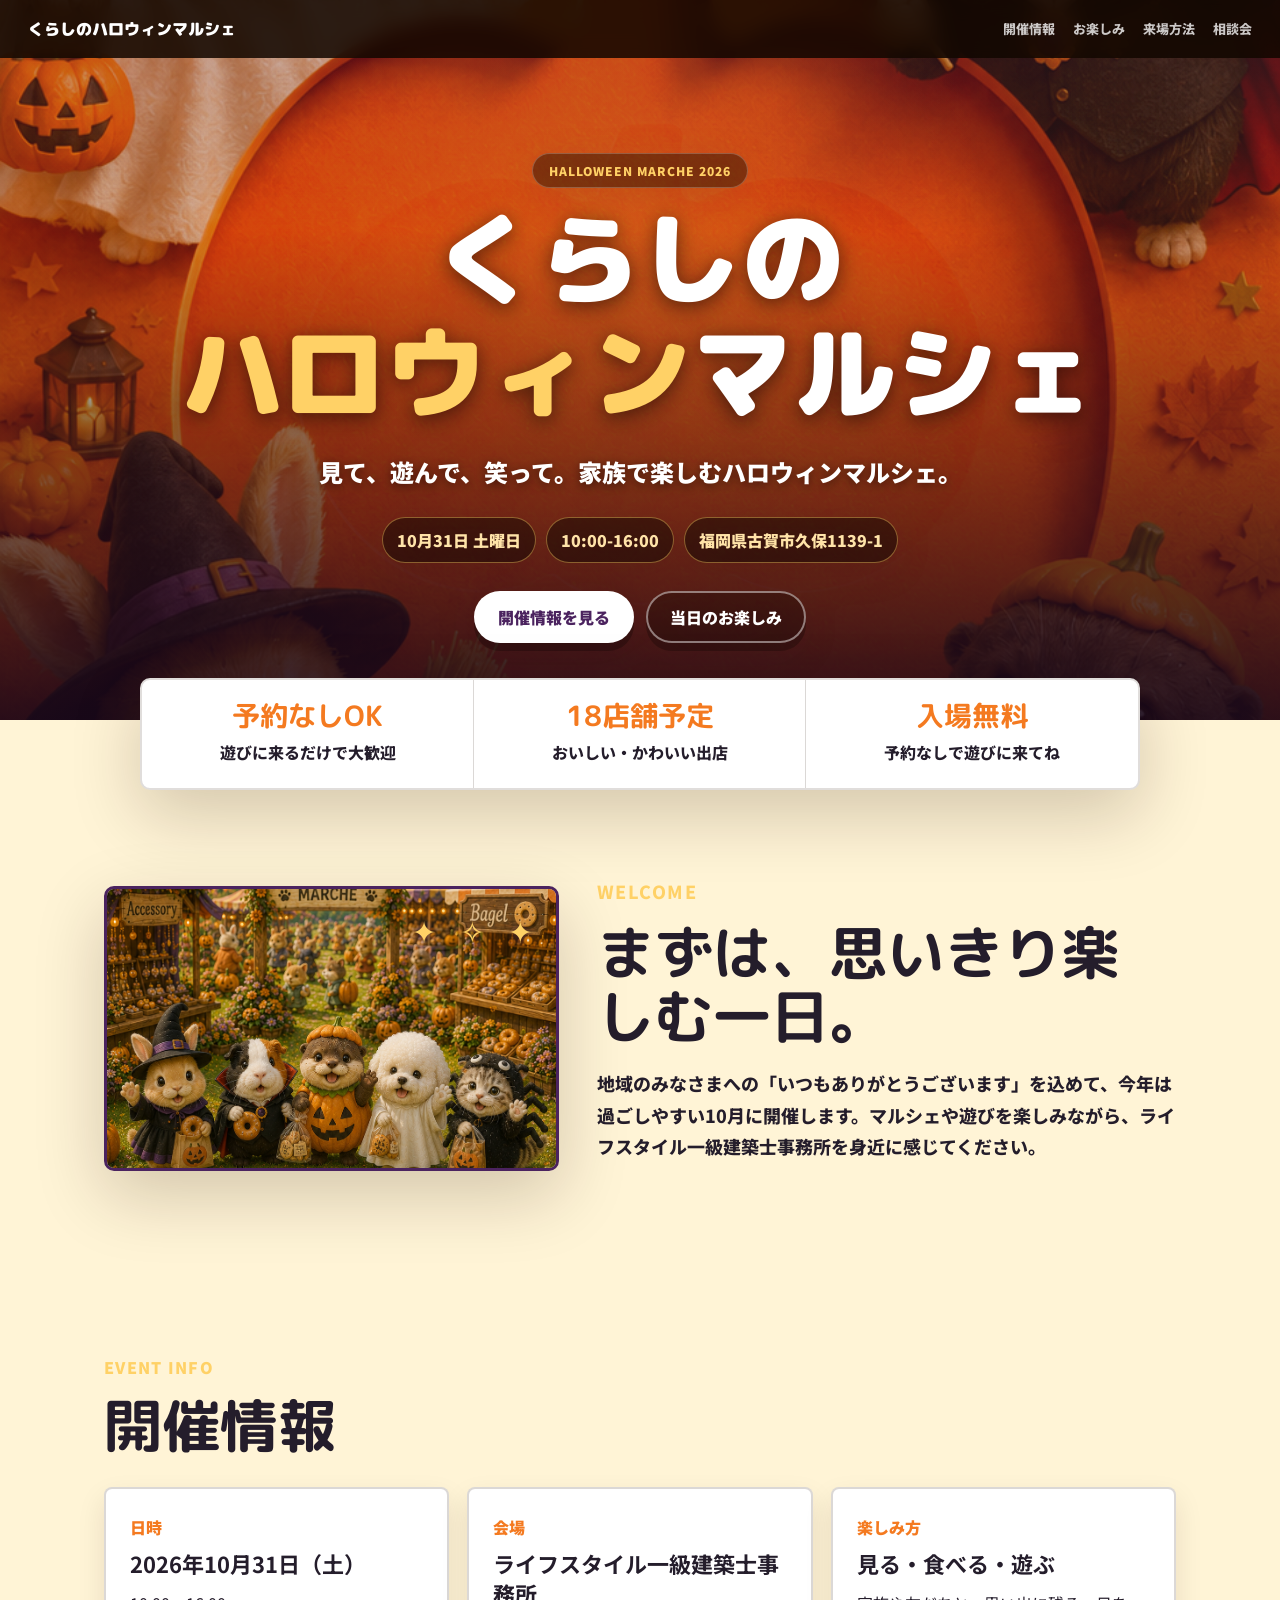
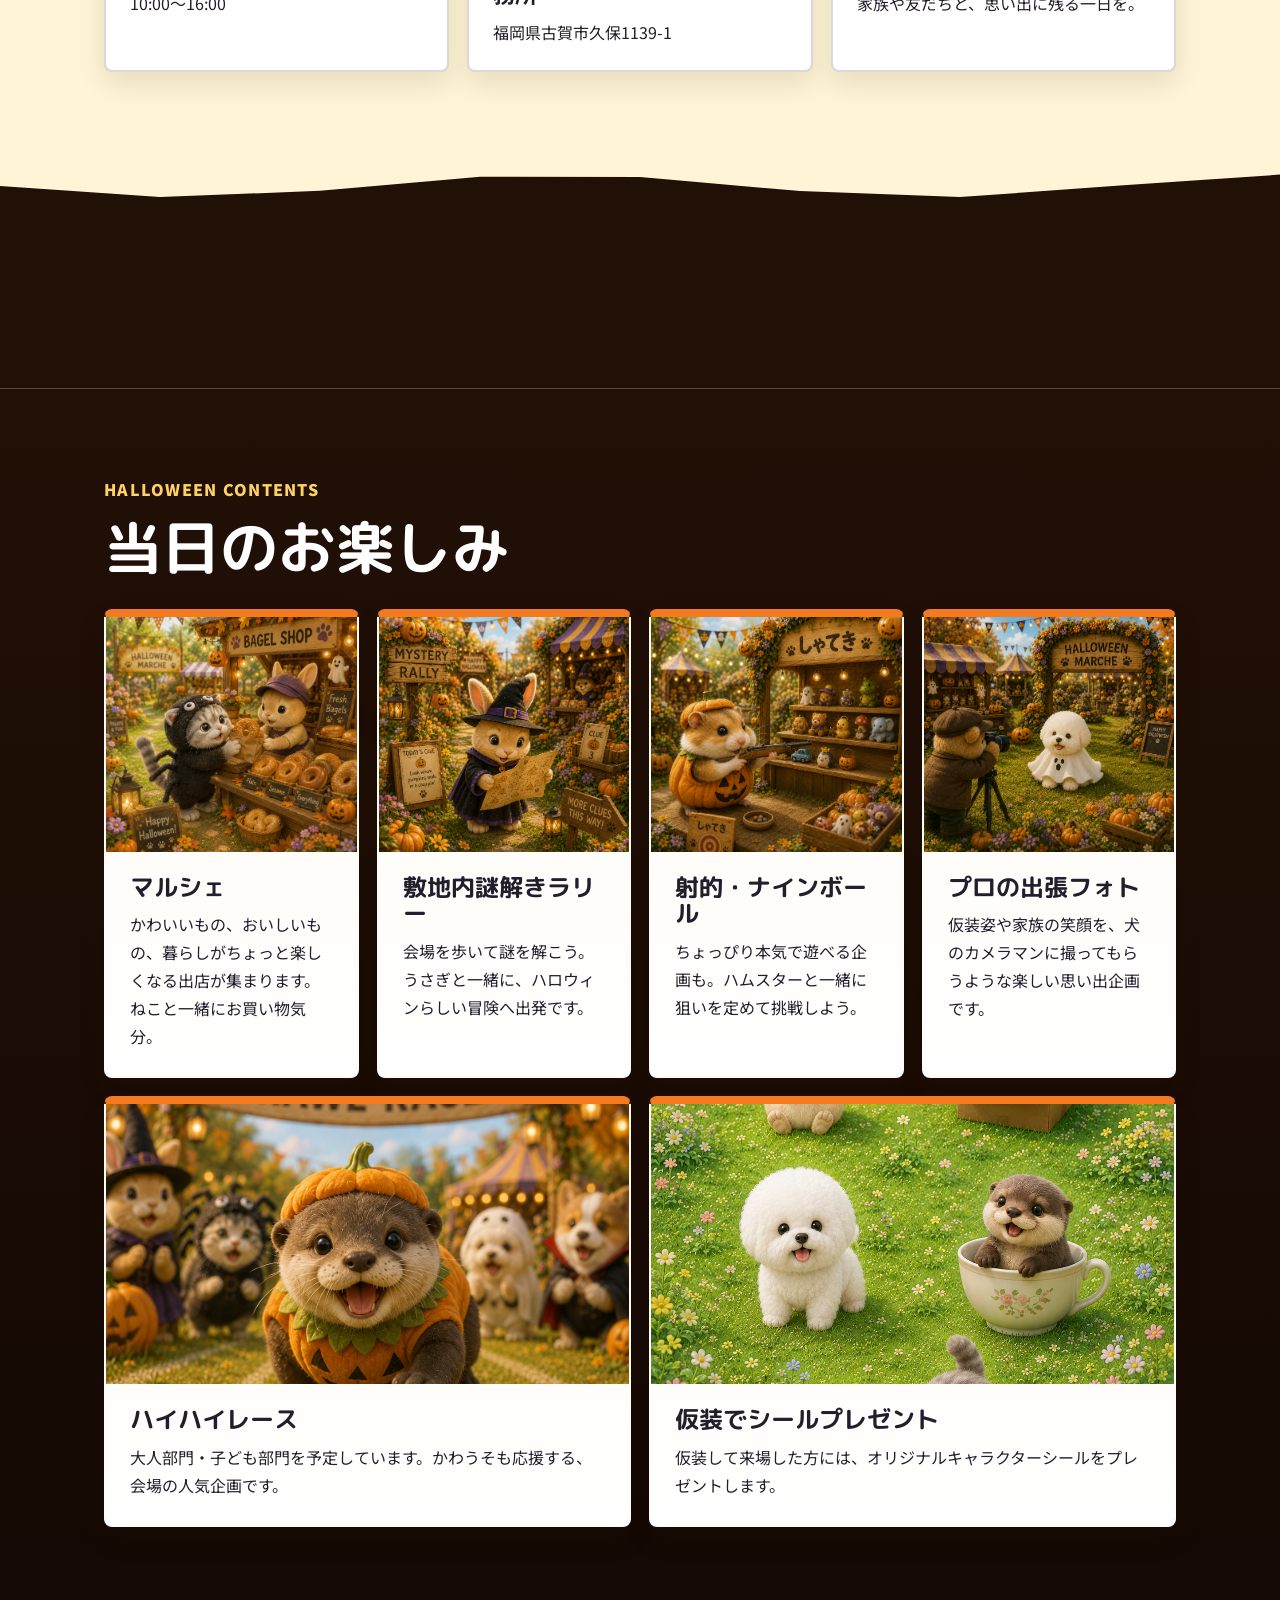
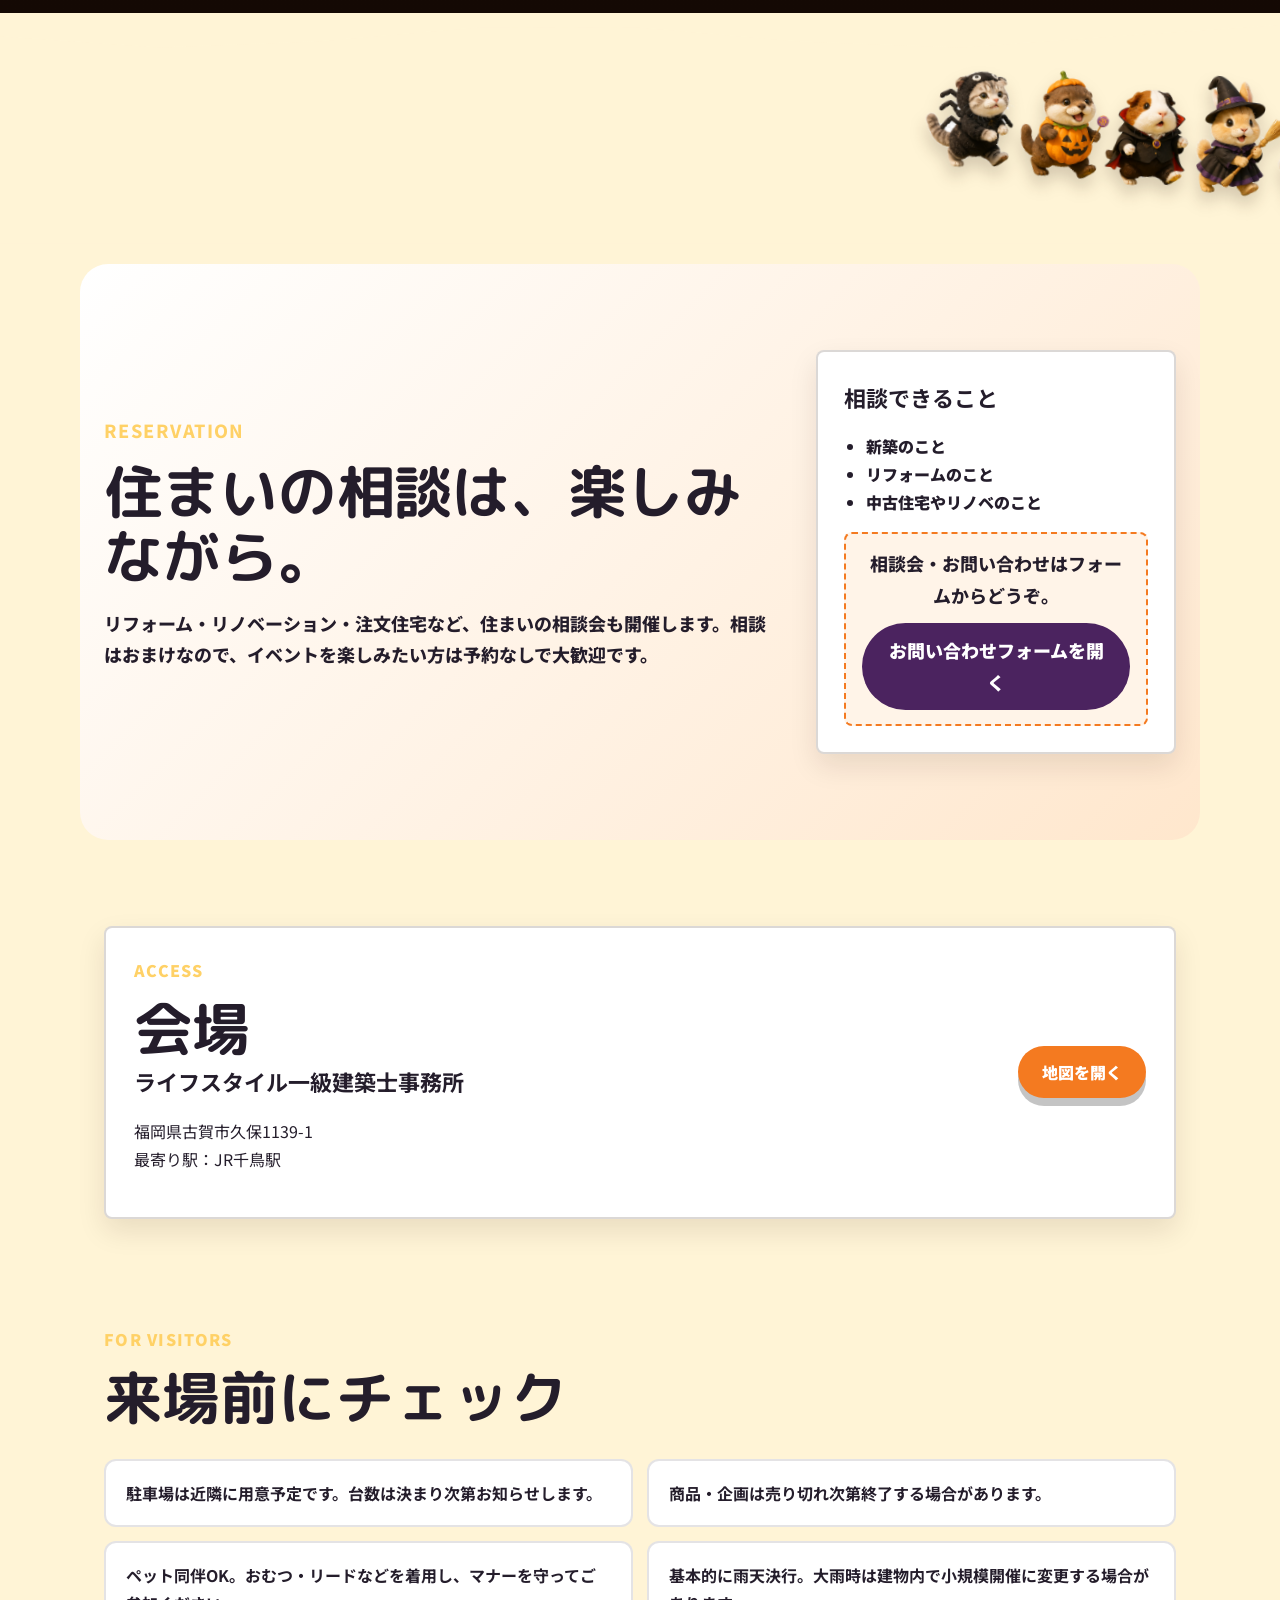
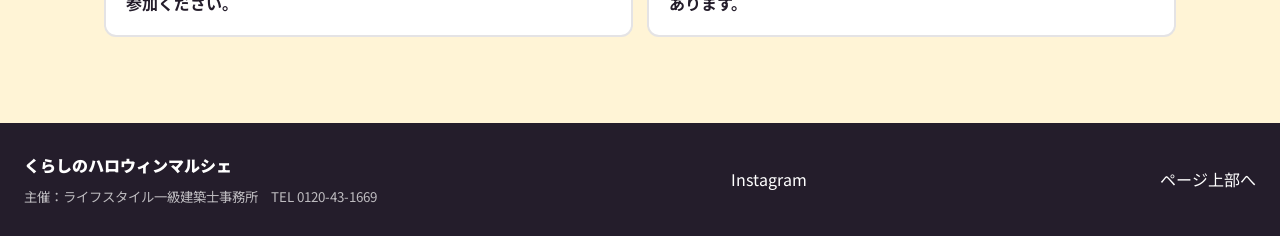
==== index.html @ 13f02d9d "Correct lower marching direction" ====
<!doctype html>
<html lang="ja">
<head>
  <meta charset="utf-8">
  <meta name="viewport" content="width=device-width, initial-scale=1">
  <title>くらしのハロウィンマルシェ</title>
  <meta name="description" content="2026年10月31日、福岡県古賀市で開催する入場無料のくらしのハロウィンマルシェ。マルシェ、謎解きラリー、出張フォト、仮装企画など家族で楽しめます。">
  <!-- TODO: 公開時に公式メインURLへ置換 -->
  <meta property="og:type" content="website">
  <meta property="og:locale" content="ja_JP">
  <meta property="og:title" content="くらしのハロウィンマルシェ｜2026年10月31日 古賀市">
  <meta property="og:description" content="マルシェ、謎解き、出張フォト。家族で楽しむ入場無料のハロウィンイベント。">
  <meta property="og:image" content="assets/hero.png">
  <meta property="og:url" content="https://example.com/">
  <link rel="preconnect" href="https://fonts.googleapis.com">
  <link rel="preconnect" href="https://fonts.gstatic.com" crossorigin>
  <link href="https://fonts.googleapis.com/css2?family=M+PLUS+Rounded+1c:wght@500;700;800;900&family=Noto+Sans+JP:wght@400;500;700;900&display=swap" rel="stylesheet">
  <link rel="stylesheet" href="style.css?v=20260720-scroll6">
  <style>
    :root{--theme:#F47A20;--theme-dark:#4B235F;--ink:#241D2B;--night:#241D2B;--cream:#FFF4D6;--gold:#FFD166;--green:#2F6B45}
    .site-hero{background:#24122f url('assets/pumpkin-bg.png') center/cover;isolation:isolate}.site-hero::after{content:"";position:absolute;inset:0;z-index:1;pointer-events:none;background:url('assets/pumpkin-bg.png') center/cover;opacity:.13;mix-blend-mode:screen}.hero-bg{z-index:0;object-position:center 42%;filter:saturate(1.15) contrast(1.04)}.hero-shade{z-index:2;background:linear-gradient(180deg,rgba(51,18,68,.28) 0%,rgba(43,15,53,.2) 32%,rgba(23,8,27,.9) 100%),radial-gradient(circle at 50% 34%,rgba(255,183,66,.2),transparent 45%)}.nav,.hero-content{z-index:3}.hero-content{filter:drop-shadow(0 8px 18px rgba(25,5,30,.18))}.intro-image{position:relative}.intro-image::after{content:"✦  ✧  ✦";position:absolute;right:18px;top:18px;color:#FFD166;font-size:30px;letter-spacing:8px;text-shadow:0 2px 10px rgba(75,35,95,.6);pointer-events:none}.intro-image img{aspect-ratio:16/10;object-fit:cover;object-position:center;border-color:#4B235F}.notes{padding-top:20px}.notes-grid{display:grid;grid-template-columns:repeat(2,1fr);gap:14px}.notes-grid p{margin:0;padding:18px 20px;background:#fff;border:2px solid rgba(36,29,43,.12);border-radius:12px;font-weight:700}.footer small{display:block;color:rgba(255,255,255,.7);margin-top:6px}@media(max-width:560px){.notes-grid{grid-template-columns:1fr}.hero-bg{object-position:center 35%}.intro-image img{aspect-ratio:4/3}}
  </style>
  <style>
    .hero-picture{position:absolute;inset:0;display:block;z-index:0}.content-grid article{overflow:hidden;padding:0}.content-grid article h3,.content-grid article p{margin-left:24px;margin-right:24px}.content-grid article h3{margin-top:22px}.content-grid article p{margin-bottom:26px}.content-photo{height:235px;margin:0;overflow:hidden;background:#f3dfbb}.content-photo img{display:block;width:100%;height:100%;object-fit:cover;object-position:center 52%;transition:transform .5s ease}.content-grid article:hover .content-photo img{transform:scale(1.05)}.photo-shooting img{object-position:center 48%}.photo-photo img{object-position:center 58%}.photo-race img{object-position:center 52%}.photo-costume img{object-position:center 61%}.content-grid article.wide .content-photo{height:280px}.form-link{background:#4B235F;color:#fff;box-shadow:none;margin-top:12px}@media(max-width:900px){.content-photo{height:220px}.content-grid article.wide .content-photo{height:240px}}@media(max-width:560px){.content-photo,.content-grid article.wide .content-photo{height:250px}}
  </style>
</head>
<body>
  <header class="site-hero" id="top">
    <nav class="nav" aria-label="メインメニュー">
      <a class="nlogo" href="#top">くらしのハロウィンマルシェ</a>
      <div class="nlinks">
        <a href="#event">開催情報</a>
        <a href="#contents">お楽しみ</a>
        <a href="#access">来場方法</a>
        <a href="#reserve">相談会</a>
      </div>
    </nav>

    <picture class="hero-picture">
      <source media="(max-width: 900px)" srcset="assets/hero-mobile.png">
      <img class="hero-bg" src="assets/hero.png" alt="かぼちゃを囲んでハロウィンを楽しむキャラクターたち">
    </picture>
    <div class="hero-shade"></div>

    <section class="hero-content" aria-labelledby="main-title">
      <p class="hero-eye">Halloween Marche 2026</p>
      <h1 id="main-title">くらしの<br><em>ハロウィン</em>マルシェ</h1>
      <p class="hero-tag">見て、遊んで、笑って。家族で楽しむハロウィンマルシェ。</p>
      <div class="hero-badges" aria-label="開催概要">
        <span>10月31日 土曜日</span>
        <span>10:00-16:00</span>
        <span>福岡県古賀市久保1139-1</span>
      </div>
      <div class="hero-actions">
        <a class="btn btn-white" href="#event">開催情報を見る</a>
        <a class="btn btn-ghost" href="#contents">当日のお楽しみ</a>
      </div>
    </section>
  </header>

  <main>
    <section class="count-strip" aria-label="イベントの特徴">
      <div><strong>予約なしOK</strong><span>遊びに来るだけで大歓迎</span></div>
      <div><strong>18店舗予定</strong><span>おいしい・かわいい出店</span></div>
      <div><strong>入場無料</strong><span>予約なしで遊びに来てね</span></div>
    </section>

    <section class="section intro">
      <div class="intro-image">
        <img src="assets/market-marche.png" alt="出店とキャラクターが集まるハロウィンマルシェの風景">
      </div>
      <div class="intro-copy">
        <p class="eyebrow">Welcome</p>
        <h2>まずは、思いきり楽しむ一日。</h2>
        <p>地域のみなさまへの「いつもありがとうございます」を込めて、今年は過ごしやすい10月に開催します。マルシェや遊びを楽しみながら、ライフスタイル一級建築士事務所を身近に感じてください。</p>
      </div>
    </section>

    <section class="section event" id="event">
      <div class="section-head">
        <p class="eyebrow">Event Info</p>
        <h2>開催情報</h2>
      </div>
      <div class="info-grid">
        <article><span>日時</span><strong>2026年10月31日（土）</strong><p>10:00〜16:00</p></article>
        <article><span>会場</span><strong>ライフスタイル一級建築士事務所</strong><p>福岡県古賀市久保1139-1</p></article>
        <article><span>楽しみ方</span><strong>見る・食べる・遊ぶ</strong><p>家族や友だちと、思い出に残る一日を。</p></article>
      </div>
    </section>

    <div class="marching-band marching-band-top" aria-hidden="true">
      <div class="marching-band-track"><img src="assets/march-right-alpha.png" alt=""></div>
    </div>
    <section class="section contents" id="contents">
      <div class="section-head light">
        <p class="eyebrow">Halloween Contents</p>
        <h2>当日のお楽しみ</h2>
      </div>
      <div class="content-grid">
        <article><figure class="content-photo"><img src="assets/market-cat.png" alt="ねこが楽しむハロウィンマルシェ"></figure><h3>マルシェ</h3><p>かわいいもの、おいしいもの、暮らしがちょっと楽しくなる出店が集まります。ねこと一緒にお買い物気分。</p></article>
        <article><figure class="content-photo"><img src="assets/mystery-rabbit.png" alt="うさぎが挑戦するハロウィン謎解きラリー"></figure><h3>敷地内謎解きラリー</h3><p>会場を歩いて謎を解こう。うさぎと一緒に、ハロウィンらしい冒険へ出発です。</p></article>
        <article><figure class="content-photo photo-shooting"><img src="assets/shooting-hamster.png" alt="ハムスターが射的に挑戦するハロウィンの遊び"></figure><h3>射的・ナインボール</h3><p>ちょっぴり本気で遊べる企画も。ハムスターと一緒に狙いを定めて挑戦しよう。</p></article>
        <article><figure class="content-photo photo-photo"><img src="assets/photo-dog.png" alt="犬がカメラマンと出張フォトを楽しむハロウィンの風景"></figure><h3>プロの出張フォト</h3><p>仮装姿や家族の笑顔を、犬のカメラマンに撮ってもらうような楽しい思い出企画です。</p></article>
        <article class="wide"><figure class="content-photo photo-race"><img src="assets/crawl-otter.png" alt="かわうそが挑戦するハイハイレース"></figure><h3>ハイハイレース</h3><p>大人部門・子ども部門を予定しています。かわうそも応援する、会場の人気企画です。</p></article>
        <article class="wide"><figure class="content-photo photo-costume"><img src="assets/sticker.png" alt="オリジナルキャラクターシールのプレゼントイメージ"></figure><h3>仮装でシールプレゼント</h3><p>仮装して来場した方には、オリジナルキャラクターシールをプレゼントします。</p></article>
      </div>
    </section>

    <div class="marching-band marching-band-bottom" aria-hidden="true">
      <div class="marching-band-track"><img src="assets/march-right-alpha.png" alt=""></div>
    </div>
    <section class="section reserve" id="reserve">
      <div>
        <p class="eyebrow">Reservation</p>
        <h2>住まいの相談は、楽しみながら。</h2>
        <p>リフォーム・リノベーション・注文住宅など、住まいの相談会も開催します。相談はおまけなので、イベントを楽しみたい方は予約なしで大歓迎です。</p>
      </div>
      <aside>
        <strong>相談できること</strong>
        <ul>
          <li>新築のこと</li>
          <li>リフォームのこと</li>
          <li>中古住宅やリノベのこと</li>
        </ul>
        <p class="reserve-note">相談会・お問い合わせはフォームからどうぞ。<br><a class="form-link btn" href="https://docs.google.com/forms/d/e/1FAIpQLSfXJX2_QZM__ovj98CNVRpOp_KHWAnsBGS0g7tBRuc2JekeVQ/viewform?usp=publish-editor" target="_blank" rel="noreferrer">お問い合わせフォームを開く</a></p>
      </aside>
    </section>

    <section class="section access">
      <div class="access-box">
        <div>
          <p class="eyebrow">Access</p>
          <h2>会場</h2>
          <strong>ライフスタイル一級建築士事務所</strong>
          <p>福岡県古賀市久保1139-1<br>最寄り駅：JR千鳥駅</p>
        </div>
        <a class="btn btn-map" href="https://www.google.com/maps/search/%E7%A6%8F%E5%B2%A1%E7%9C%8C%E5%8F%A4%E8%B3%80%E5%B8%82%E4%B9%85%E4%BF%9D1139-1" target="_blank" rel="noopener" aria-label="福岡県古賀市久保1139-1の地図を開く">地図を開く</a>
      </div>
    </section>

    <section class="section notes" id="notes">
      <div class="section-head"><p class="eyebrow">For Visitors</p><h2>来場前にチェック</h2></div>
      <div class="notes-grid">
        <p>駐車場は近隣に用意予定です。台数は決まり次第お知らせします。</p>
        <p>商品・企画は売り切れ次第終了する場合があります。</p>
        <p>ペット同伴OK。おむつ・リードなどを着用し、マナーを守ってご参加ください。</p>
        <p>基本的に雨天決行。大雨時は建物内で小規模開催に変更する場合があります。</p>
      </div>
    </section>
  </main>

  <footer class="footer">
    <div><p>くらしのハロウィンマルシェ</p><small>主催：ライフスタイル一級建築士事務所　TEL 0120-43-1669</small></div>
    <a href="https://www.instagram.com/fukuoka_event_lifestyle/" target="_blank" rel="noreferrer">Instagram</a>
    <a href="#top">ページ上部へ</a>
  </footer>
  <script type="application/ld+json">
  {"@context":"https://schema.org","@type":"Event","name":"くらしのハロウィンマルシェ","startDate":"2026-10-31T10:00:00+09:00","endDate":"2026-10-31T16:00:00+09:00","eventStatus":"https://schema.org/EventScheduled","eventAttendanceMode":"https://schema.org/OfflineEventAttendanceMode","location":{"@type":"Place","name":"ライフスタイル一級建築士事務所","address":{"@type":"PostalAddress","addressRegion":"福岡県","addressLocality":"古賀市","streetAddress":"久保1139-1","addressCountry":"JP"}},"isAccessibleForFree":true,"organizer":{"@type":"Organization","name":"ライフスタイル一級建築士事務所","telephone":"0120-43-1669","email":"info@your-lifestyle.jp"}}
  </script>
  <script src="script.js?v=20260720-scroll6"></script>
</body>
</html>
---- style.css ----
:root{--theme:#de6517;--theme-dark:#9f3c00;--ink:#231105;--night:#160b05;--cream:#fff5e8;--gold:#ffce62;--line:rgba(35,17,5,.16);--shadow:0 24px 70px rgba(35,17,5,.2)}*{box-sizing:border-box}html{scroll-behavior:smooth}body{margin:0;background:var(--cream);color:var(--ink);font-family:"Noto Sans JP",system-ui,sans-serif;line-height:1.75}a{color:inherit;text-decoration:none}h1,h2,h3{font-family:"M PLUS Rounded 1c",sans-serif;line-height:1.12;margin:0}.site-hero{min-height:720px;position:relative;overflow:hidden;background:#1a0d00;color:#fff;display:flex;flex-direction:column}.nav{height:58px;padding:0 28px;background:rgba(18,8,0,.86);backdrop-filter:blur(10px);display:flex;align-items:center;justify-content:space-between;gap:24px;position:relative;z-index:5}.nlogo{font-weight:900;font-family:"M PLUS Rounded 1c",sans-serif}.nlinks{display:flex;gap:18px;font-size:13px;font-weight:800;color:rgba(255,255,255,.78)}.hero-bg{position:absolute;inset:0;width:100%;height:100%;object-fit:cover;object-position:center 38%;filter:saturate(1.08)}.hero-shade{position:absolute;inset:0;background:linear-gradient(180deg,rgba(222,101,23,.18) 0%,rgba(45,17,0,.25) 35%,rgba(17,7,0,.86) 100%),radial-gradient(circle at 50% 38%,rgba(255,206,98,.08),transparent 42%)}.hero-content{position:relative;z-index:2;margin:auto;max-width:980px;padding:92px 24px 74px;text-align:center}.hero-eye,.eyebrow{margin:0 0 13px;color:var(--gold);font-weight:900;letter-spacing:.08em;text-transform:uppercase}.hero-eye{display:inline-flex;background:rgba(0,0,0,.38);border:1px solid rgba(255,255,255,.22);border-radius:999px;padding:6px 16px;font-size:12px;backdrop-filter:blur(6px)}h1{font-size:clamp(48px,8vw,104px);font-weight:900;text-shadow:0 4px 18px rgba(0,0,0,.46)}h1 em{color:var(--gold);font-style:normal}.hero-tag{max-width:760px;margin:20px auto 0;font-size:clamp(17px,2.4vw,24px);font-weight:900;text-shadow:0 2px 10px rgba(0,0,0,.48)}.hero-badges{display:flex;justify-content:center;gap:10px;flex-wrap:wrap;margin-top:24px}.hero-badges span{background:rgba(0,0,0,.42);border:1px solid rgba(255,206,98,.42);border-radius:999px;color:#ffe3a8;font-weight:900;padding:8px 14px}.hero-actions{display:flex;justify-content:center;gap:12px;flex-wrap:wrap;margin-top:28px}.btn{min-height:48px;border-radius:999px;padding:10px 22px;border:2px solid transparent;display:inline-flex;align-items:center;justify-content:center;font-weight:900;box-shadow:0 8px 0 rgba(0,0,0,.23)}.btn-white{background:#fff;color:var(--theme-dark)}.btn-ghost{border-color:rgba(255,255,255,.45);color:#fff;background:rgba(0,0,0,.24)}.btn-map{background:var(--theme);color:#fff}.count-strip{max-width:1000px;margin:-42px auto 0;position:relative;z-index:4;display:grid;grid-template-columns:repeat(3,1fr);gap:0;border:2px solid rgba(35,17,5,.14);border-radius:10px;overflow:hidden;background:#fff;box-shadow:var(--shadow)}.count-strip div{padding:22px;text-align:center;border-right:1px solid var(--line)}.count-strip div:last-child{border-right:0}.count-strip strong{display:block;color:var(--theme);font-family:"M PLUS Rounded 1c";font-size:28px;line-height:1}.count-strip span{display:block;margin-top:8px;font-weight:800}.section{max-width:1120px;margin:0 auto;padding:86px 24px}.section-head{margin-bottom:28px}.section-head.light h2{color:#fff}.section-head h2,.intro-copy h2,.character-panel h2,.reserve h2,.access h2{font-size:clamp(32px,5vw,58px)}.intro{display:grid;grid-template-columns:.88fr 1.12fr;gap:38px;align-items:center}.intro-image img{width:100%;display:block;border-radius:10px;border:3px solid var(--ink);box-shadow:var(--shadow)}.intro-copy p,.character-panel p,.reserve p{font-size:18px;font-weight:800}.info-grid{display:grid;grid-template-columns:repeat(3,1fr);gap:18px}.info-grid article,.content-grid article,.reserve aside,.access-box{background:#fff;border:2px solid var(--line);border-radius:8px;box-shadow:0 12px 28px rgba(35,17,5,.1)}.info-grid article{padding:24px}.info-grid span{color:var(--theme);display:block;font-weight:900;margin-bottom:8px}.info-grid strong{display:block;font-size:22px;line-height:1.35}.info-grid p{margin:10px 0 0}.contents{max-width:none;background:linear-gradient(180deg,#211006,#140904);padding-inline:0}.contents>.section-head,.content-grid{max-width:1120px;margin-inline:auto;padding-inline:24px}.content-grid{display:grid;grid-template-columns:repeat(4,1fr);gap:18px}.content-grid article{border-color:rgba(255,255,255,.12);background:linear-gradient(180deg,#fffaf2,#fff);padding:24px;border-top:8px solid var(--theme)}.content-grid article.wide{grid-column:span 2}.content-grid b{width:48px;height:48px;border-radius:50%;background:var(--theme);color:#fff;display:flex;align-items:center;justify-content:center;margin-bottom:16px}.content-grid h3{font-size:24px;margin-bottom:10px}.content-grid p{margin:0}.character-panel{max-width:1120px;margin:0 auto;padding:86px 24px;display:grid;grid-template-columns:1fr 1fr;gap:34px;align-items:center}.character-panel img{width:100%;display:block;border:3px solid var(--ink);border-radius:10px;box-shadow:var(--shadow)}.reserve{display:grid;grid-template-columns:1fr 360px;gap:34px;align-items:center;background:linear-gradient(135deg,#fff 0%,#ffe7cd 100%);border-radius:28px;margin-top:20px}.reserve aside{padding:26px}.reserve strong{font-size:22px}.reserve ul{padding-left:22px;font-weight:900}.reserve-note{background:#fff4e8;border:2px dashed var(--theme);border-radius:8px;font-weight:900;margin:0;padding:14px 16px;text-align:center}.access-box{display:flex;align-items:center;justify-content:space-between;gap:24px;padding:28px}.access strong{font-size:22px}.footer{display:flex;align-items:center;justify-content:space-between;gap:16px;background:var(--night);color:#fff;padding:28px 24px}.footer p{margin:0;font-weight:900}@media(max-width:900px){.site-hero{min-height:680px}.nav{height:auto;align-items:flex-start;flex-direction:column;padding:18px 22px}.nlinks{flex-wrap:wrap}.count-strip,.info-grid{grid-template-columns:1fr}.count-strip div{border-right:0;border-bottom:1px solid var(--line)}.count-strip div:last-child{border-bottom:0}.intro,.character-panel,.reserve{grid-template-columns:1fr}.content-grid{grid-template-columns:repeat(2,1fr)}.access-box{align-items:flex-start;flex-direction:column}}@media(max-width:560px){.hero-content{padding-top:64px}.hero-bg{object-position:center top}.hero-badges span,.hero-actions,.btn{width:100%}.content-grid{grid-template-columns:1fr}.content-grid article.wide{grid-column:auto}.section,.character-panel{padding-block:64px}}
/* Mobile scroll and responsive hero fixes */
html{overflow-x:hidden;touch-action:pan-y}
body{overflow-x:hidden;-webkit-overflow-scrolling:touch}
main{overflow:visible}
.hero-picture{width:100%;height:100%;overflow:hidden}
.hero-picture img{display:block;width:100%;height:100%;max-width:none;object-fit:cover}
@media (max-width:900px){.hero-picture img{object-position:center 35%}}
@media (max-width:560px){.hero-picture img{object-position:center top}}
.is-android .site-hero{height:100svh;min-height:560px;max-height:860px}
.is-android .hero-picture img{object-position:center top}
@media (max-width:900px){.site-hero{min-height:0;height:100svh;max-height:860px}.hero-content{padding:48px 18px 36px}.hero-content h1{font-size:clamp(38px,10vw,72px)}.hero-tag{font-size:clamp(15px,4vw,20px)}.hero-badges{margin-top:16px}.hero-actions{margin-top:18px}}
.marching-band{position:relative;height:clamp(150px,18vw,260px);overflow:hidden;isolation:isolate;background:transparent;z-index:2;opacity:0;transform:translateY(28px);transition:opacity .7s ease,transform .7s ease}
.marching-band::before{content:"";position:absolute;inset:8% -4%;background:linear-gradient(135deg,#f47a20 0 48%,#4b235f 48% 100%);clip-path:polygon(0 18%,100% 0,100% 82%,0 100%);z-index:-1}
.marching-band::after{content:"";position:absolute;inset:0;background:repeating-linear-gradient(135deg,rgba(255,209,102,.22) 0 22px,transparent 22px 54px);pointer-events:none}
.marching-band.is-visible{opacity:1;transform:translateY(0)}
.marching-band-track{position:absolute;left:0;top:50%;display:flex;width:max-content;transform:translate(-50%,-50%) rotate(-6deg);will-change:transform}
.marching-band-bottom .marching-band-track{transform:translate(-50%,-50%) rotate(6deg)}
.marching-band.is-visible .marching-band-track{animation:march-right 14s linear infinite}
.marching-band-bottom.is-visible .marching-band-track{animation-name:march-left}
.marching-band img{display:block;width:clamp(260px,36vw,560px);height:auto;filter:saturate(1.08) drop-shadow(0 10px 8px rgba(35,17,5,.18));animation:tiny-steps .6s ease-in-out infinite alternate}
@keyframes march-right{from{transform:translate(-50%,-50%) rotate(-6deg)}to{transform:translate(0,-50%) rotate(-6deg)}}
@keyframes march-left{from{transform:translate(-50%,-50%) rotate(6deg)}to{transform:translate(0,-50%) rotate(6deg)}}
@keyframes tiny-steps{from{margin-top:-3px}to{margin-top:3px}}
@media (prefers-reduced-motion:reduce){.marching-band-track{animation:none}}
@media (max-width:560px){.marching-band{height:116px}.marching-band img{width:clamp(230px,50vw,300px)}.marching-band.is-visible .marching-band-track{animation-duration:10s}}

/* Scroll-linked marching bands: the background is diagonal, the animals stay intact. */
.marching-band{opacity:1;transform:none;transition:none}
.marching-band::before{inset:0;background:#211006;clip-path:polygon(0 18%,100% 0,100% 82%,0 100%)}
.marching-band-bottom::before{background:linear-gradient(135deg,#fff4d6 0 48%,#ffe7cd 48% 100%)}
.marching-band::after{display:none}
.marching-band-track,.marching-band-bottom .marching-band-track{animation:none!important;transform:translate3d(var(--march-x,0px),calc(-50% + var(--march-y,0px)),0) rotate(var(--march-angle,-6deg));transition:none;will-change:transform}
.marching-band-bottom .marching-band-track{--march-angle:6deg}
.marching-band-top .marching-band-track img{transform:scaleX(-1)}
.marching-band img{animation:none}

/* Unified backgrounds and scroll-driven wavy edges. */
.marching-band{background:#211006;clip-path:polygon(0 14%,12.5% 8%,25% 16%,37.5% 6%,50% 14%,62.5% 5%,75% 13%,87.5% 7%,100% 12%,100% 100%,0 100%)}
.marching-band::before,.marching-band::after{display:none}
.marching-band-bottom{background:#fff4d6;clip-path:polygon(0 10%,12.5% 5%,25% 13%,37.5% 4%,50% 11%,62.5% 3%,75% 12%,87.5% 5%,100% 10%,100% 100%,0 100%)}
.marching-band-track{z-index:1}
.marching-band-bottom .marching-band-track img{transform:scaleX(-1)}
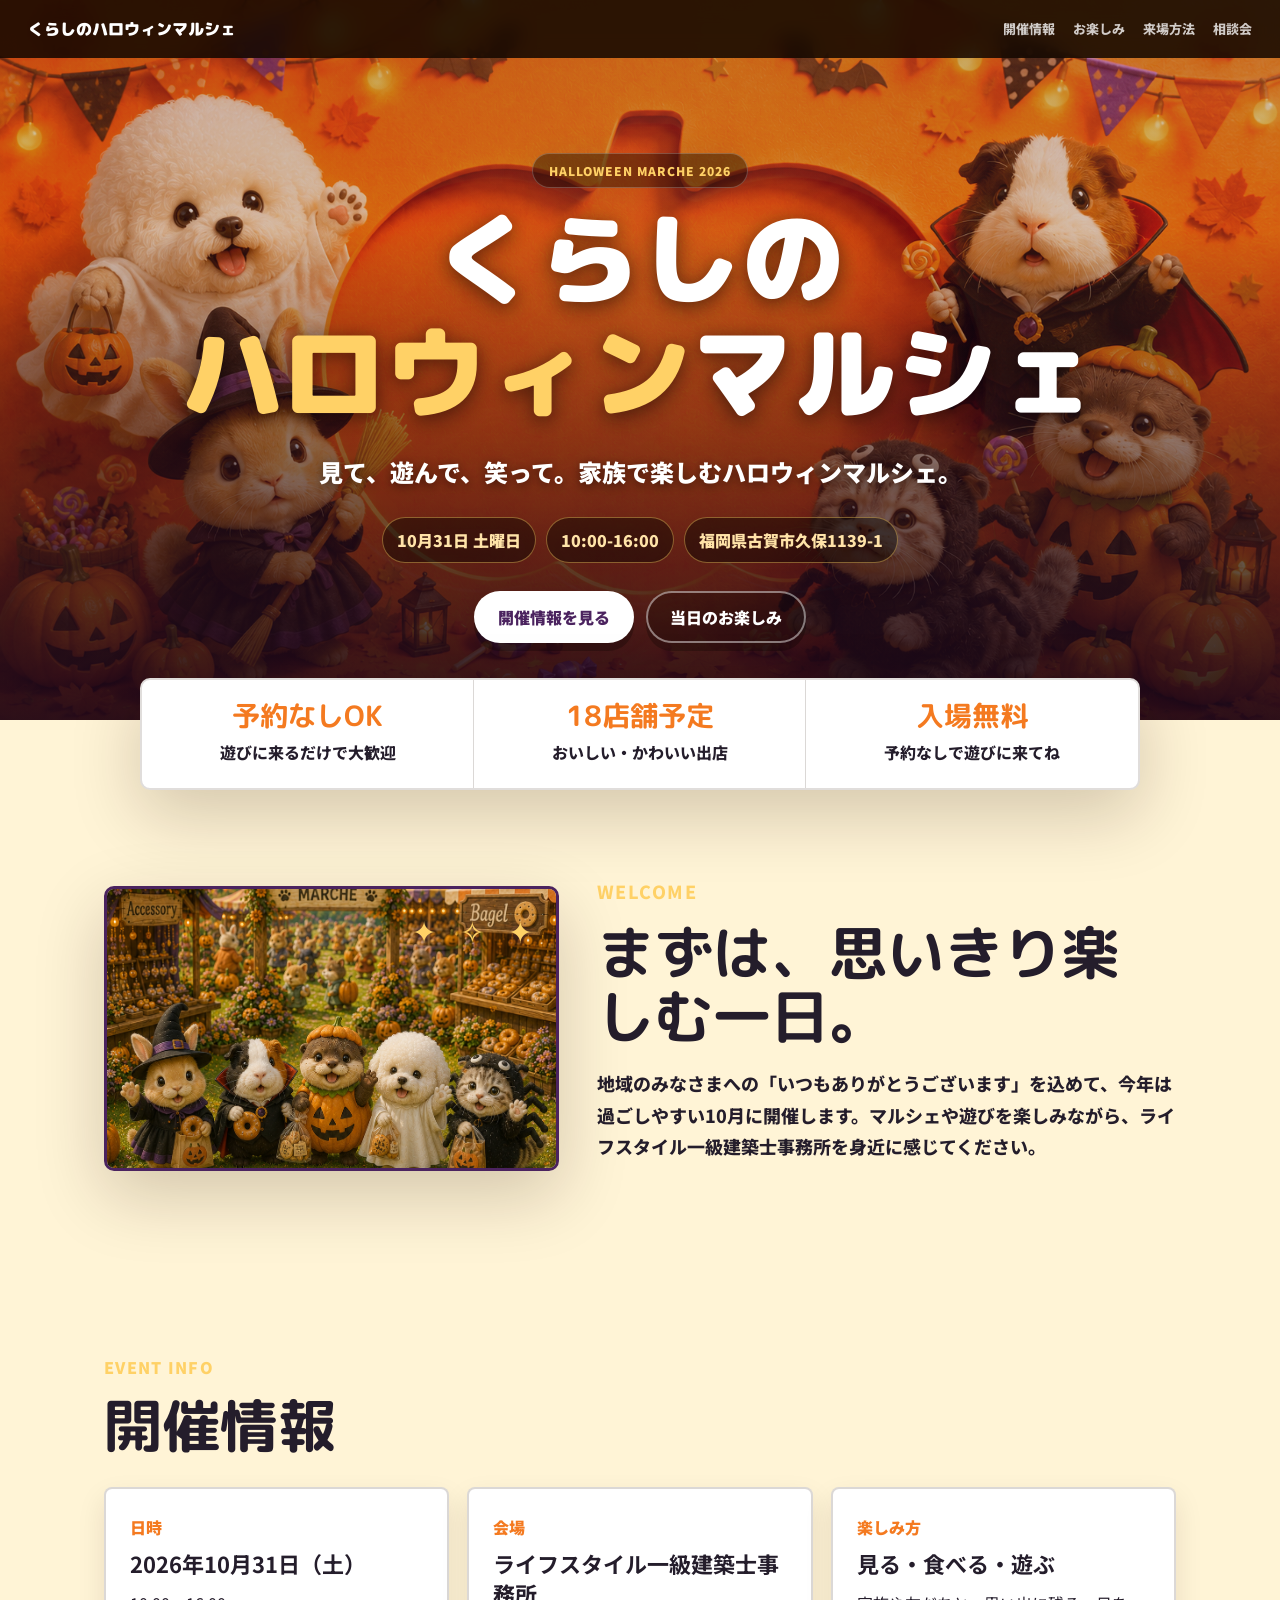
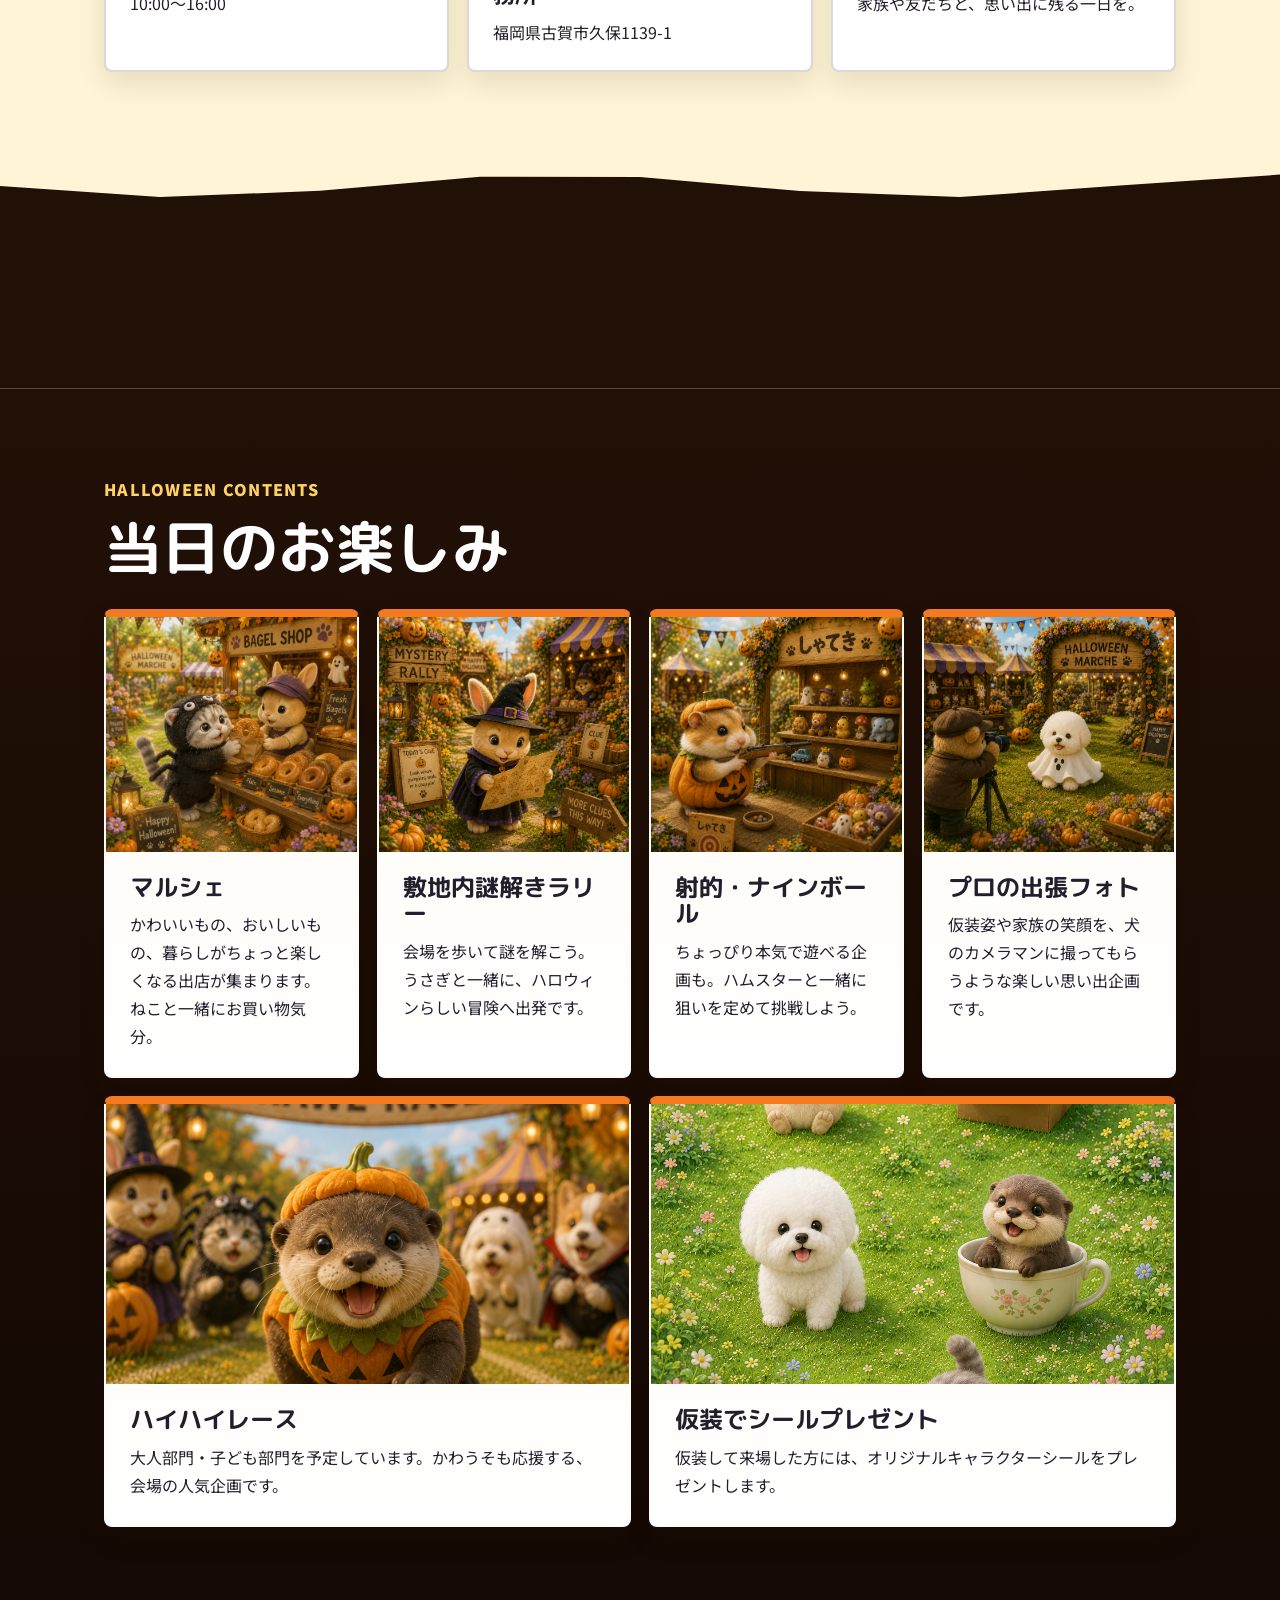
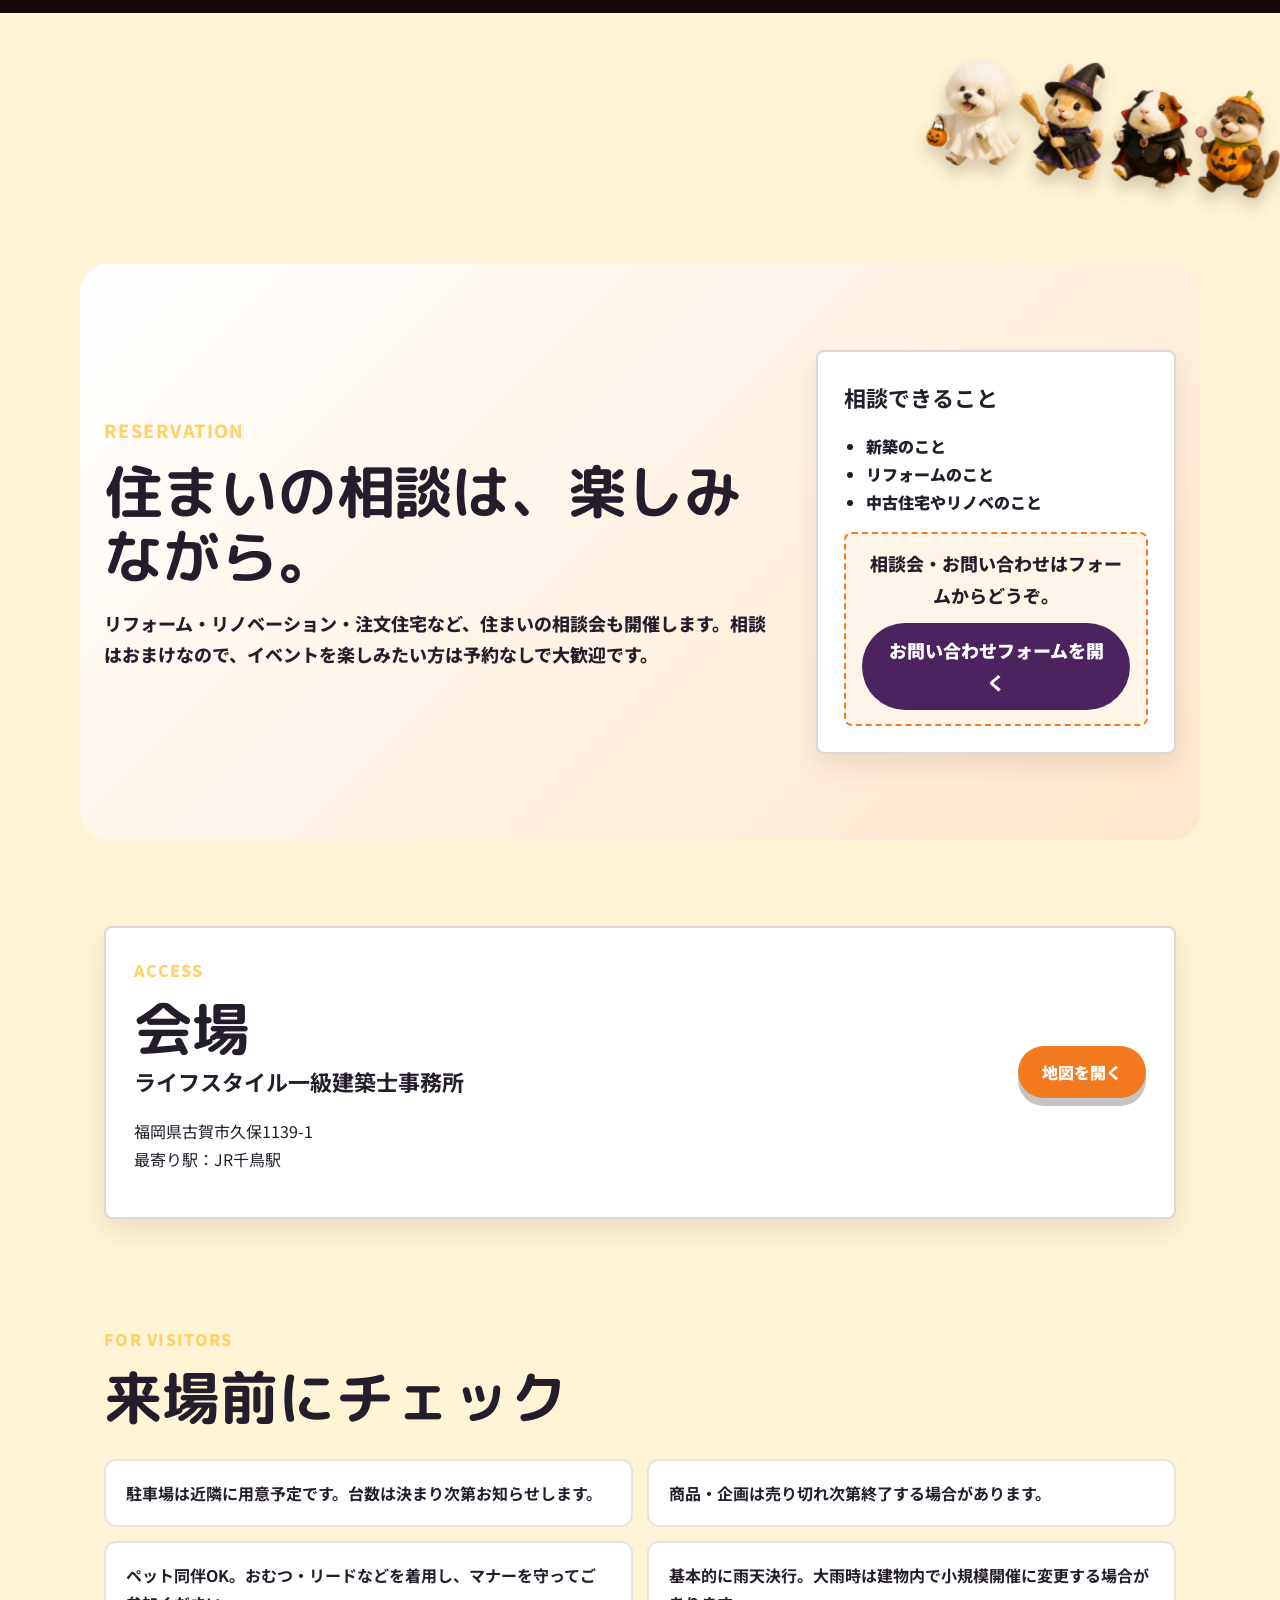
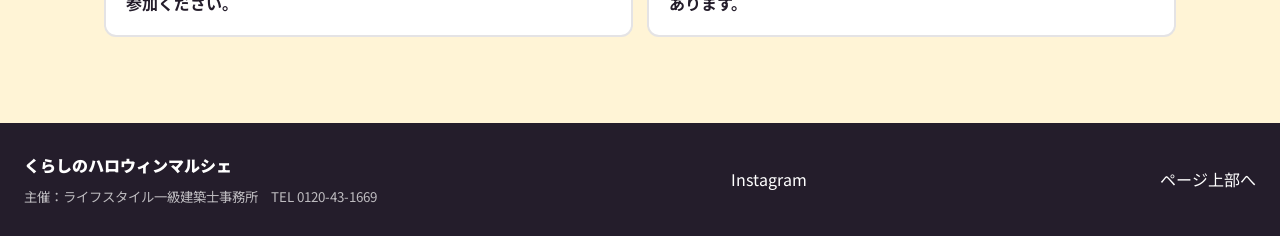
==== commit c6d76da9: "Use explicitly mirrored lower animal strip" ====
--- a/index.html
+++ b/index.html
@@ -15,7 +15,7 @@
   <link rel="preconnect" href="https://fonts.googleapis.com">
   <link rel="preconnect" href="https://fonts.gstatic.com" crossorigin>
   <link href="https://fonts.googleapis.com/css2?family=M+PLUS+Rounded+1c:wght@500;700;800;900&family=Noto+Sans+JP:wght@400;500;700;900&display=swap" rel="stylesheet">
-  <link rel="stylesheet" href="style.css?v=20260720-scroll6">
+  <link rel="stylesheet" href="style.css?v=20260720-scroll7">
   <style>
     :root{--theme:#F47A20;--theme-dark:#4B235F;--ink:#241D2B;--night:#241D2B;--cream:#FFF4D6;--gold:#FFD166;--green:#2F6B45}
     .site-hero{background:#24122f url('assets/pumpkin-bg.png') center/cover;isolation:isolate}.site-hero::after{content:"";position:absolute;inset:0;z-index:1;pointer-events:none;background:url('assets/pumpkin-bg.png') center/cover;opacity:.13;mix-blend-mode:screen}.hero-bg{z-index:0;object-position:center 42%;filter:saturate(1.15) contrast(1.04)}.hero-shade{z-index:2;background:linear-gradient(180deg,rgba(51,18,68,.28) 0%,rgba(43,15,53,.2) 32%,rgba(23,8,27,.9) 100%),radial-gradient(circle at 50% 34%,rgba(255,183,66,.2),transparent 45%)}.nav,.hero-content{z-index:3}.hero-content{filter:drop-shadow(0 8px 18px rgba(25,5,30,.18))}.intro-image{position:relative}.intro-image::after{content:"✦  ✧  ✦";position:absolute;right:18px;top:18px;color:#FFD166;font-size:30px;letter-spacing:8px;text-shadow:0 2px 10px rgba(75,35,95,.6);pointer-events:none}.intro-image img{aspect-ratio:16/10;object-fit:cover;object-position:center;border-color:#4B235F}.notes{padding-top:20px}.notes-grid{display:grid;grid-template-columns:repeat(2,1fr);gap:14px}.notes-grid p{margin:0;padding:18px 20px;background:#fff;border:2px solid rgba(36,29,43,.12);border-radius:12px;font-weight:700}.footer small{display:block;color:rgba(255,255,255,.7);margin-top:6px}@media(max-width:560px){.notes-grid{grid-template-columns:1fr}.hero-bg{object-position:center 35%}.intro-image img{aspect-ratio:4/3}}
@@ -107,7 +107,7 @@
     </section>
 
     <div class="marching-band marching-band-bottom" aria-hidden="true">
-      <div class="marching-band-track"><img src="assets/march-right-alpha.png" alt=""></div>
+      <div class="marching-band-track"><img src="assets/march-left-final.png" alt=""></div>
     </div>
     <section class="section reserve" id="reserve">
       <div>
@@ -157,6 +157,6 @@
   <script type="application/ld+json">
   {"@context":"https://schema.org","@type":"Event","name":"くらしのハロウィンマルシェ","startDate":"2026-10-31T10:00:00+09:00","endDate":"2026-10-31T16:00:00+09:00","eventStatus":"https://schema.org/EventScheduled","eventAttendanceMode":"https://schema.org/OfflineEventAttendanceMode","location":{"@type":"Place","name":"ライフスタイル一級建築士事務所","address":{"@type":"PostalAddress","addressRegion":"福岡県","addressLocality":"古賀市","streetAddress":"久保1139-1","addressCountry":"JP"}},"isAccessibleForFree":true,"organizer":{"@type":"Organization","name":"ライフスタイル一級建築士事務所","telephone":"0120-43-1669","email":"info@your-lifestyle.jp"}}
   </script>
-  <script src="script.js?v=20260720-scroll6"></script>
+  <script src="script.js?v=20260720-scroll7"></script>
 </body>
 </html>
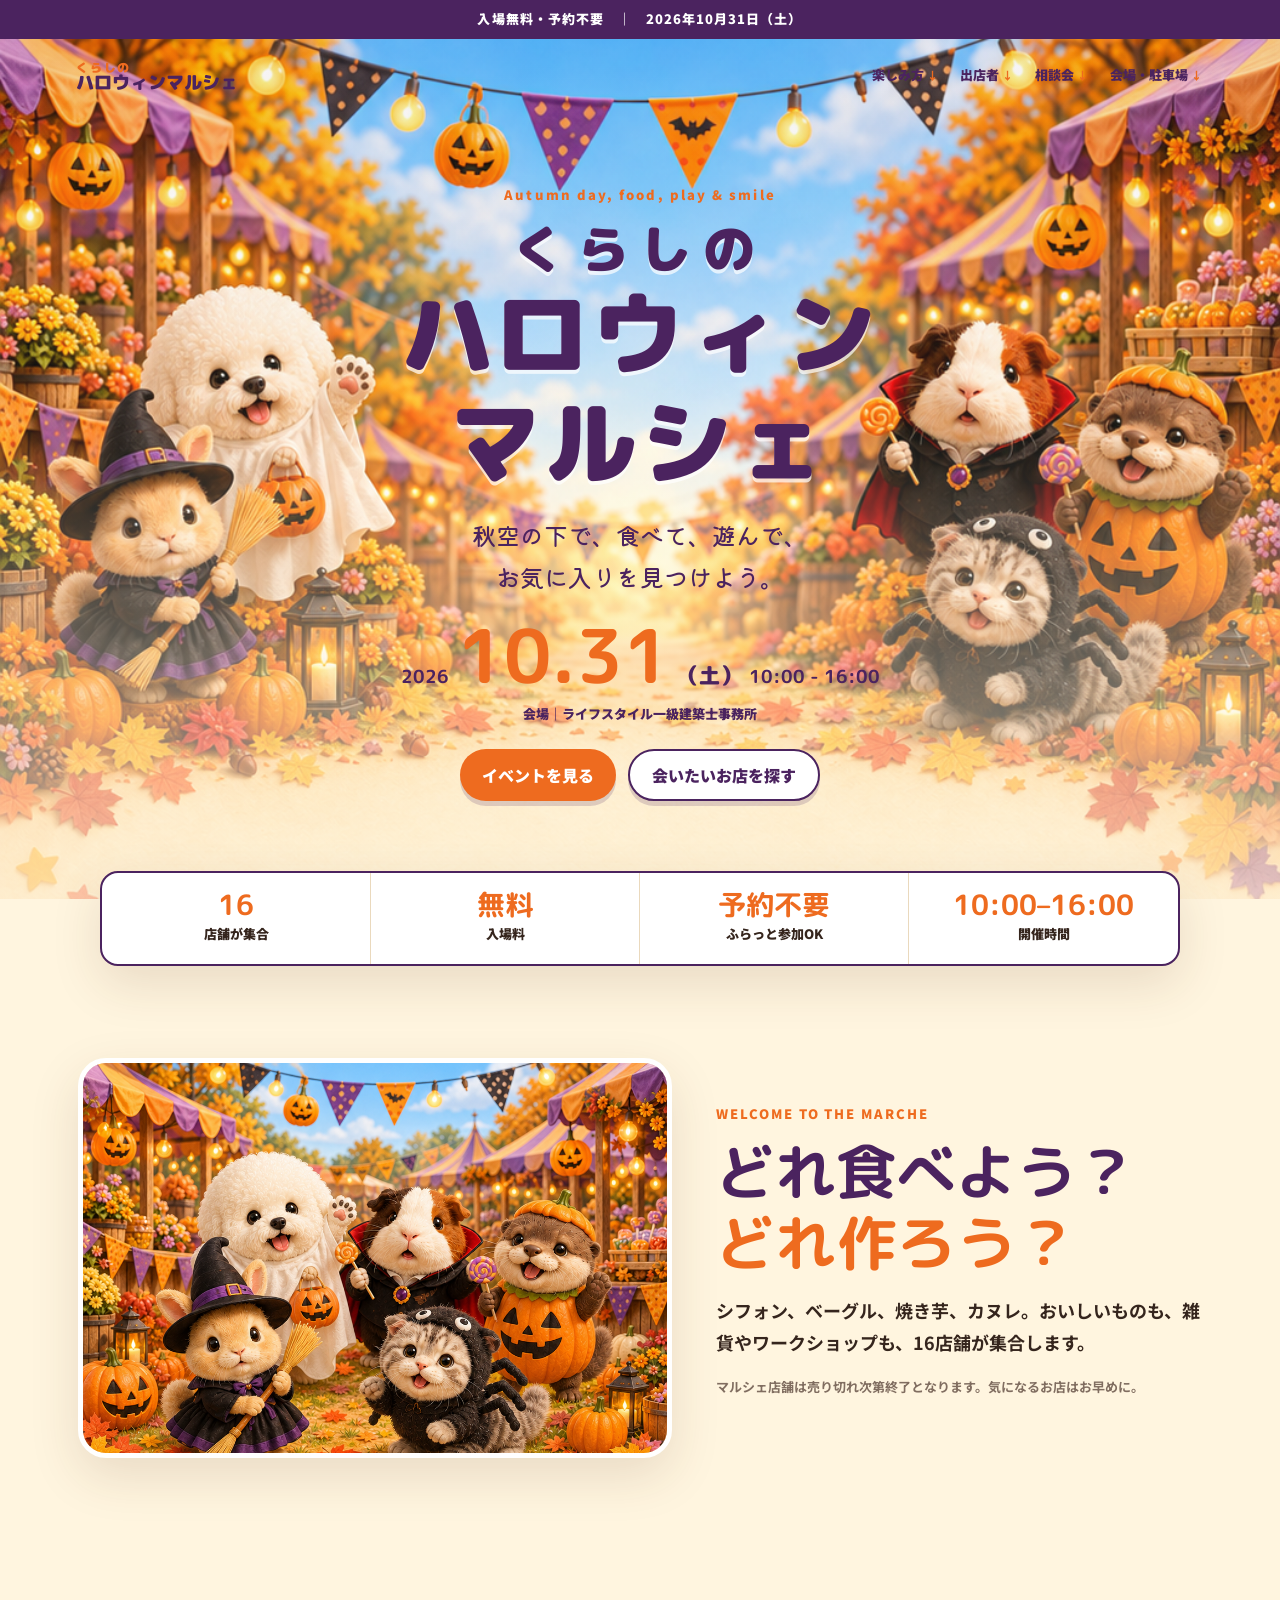
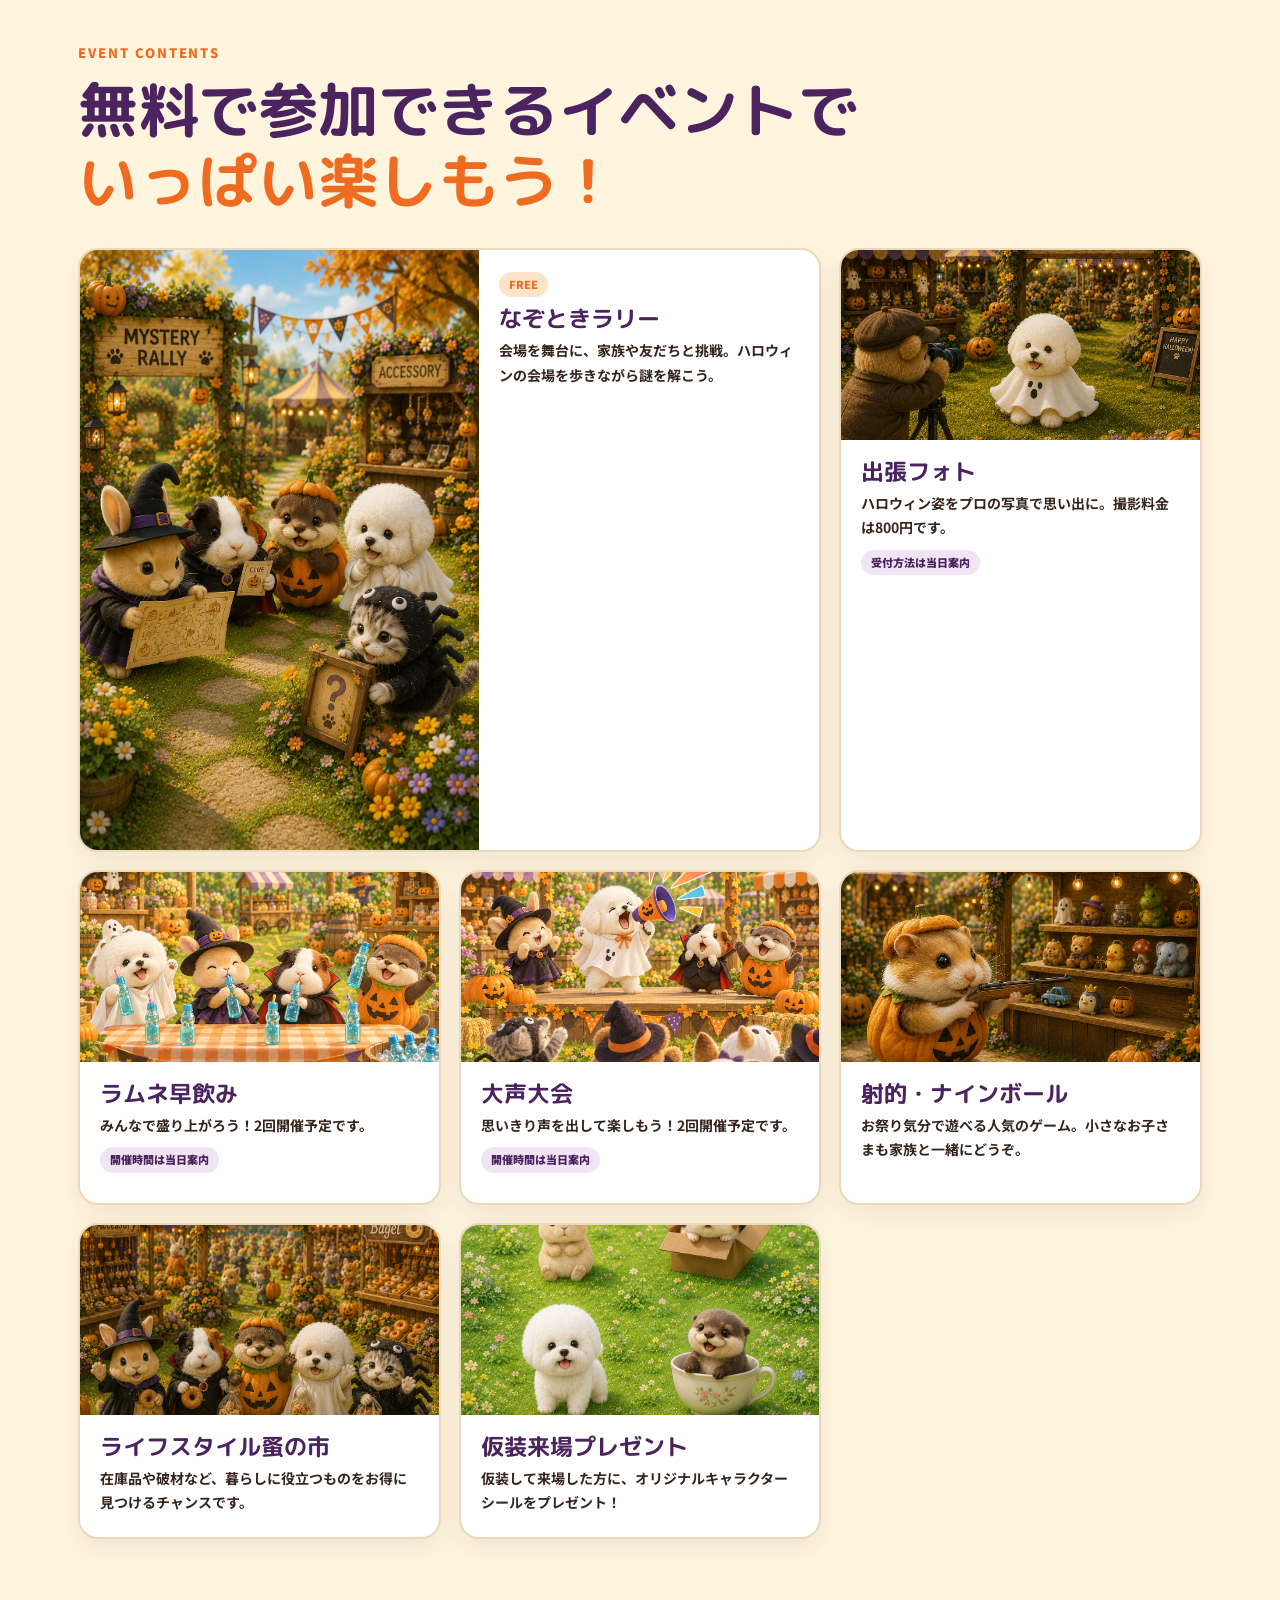
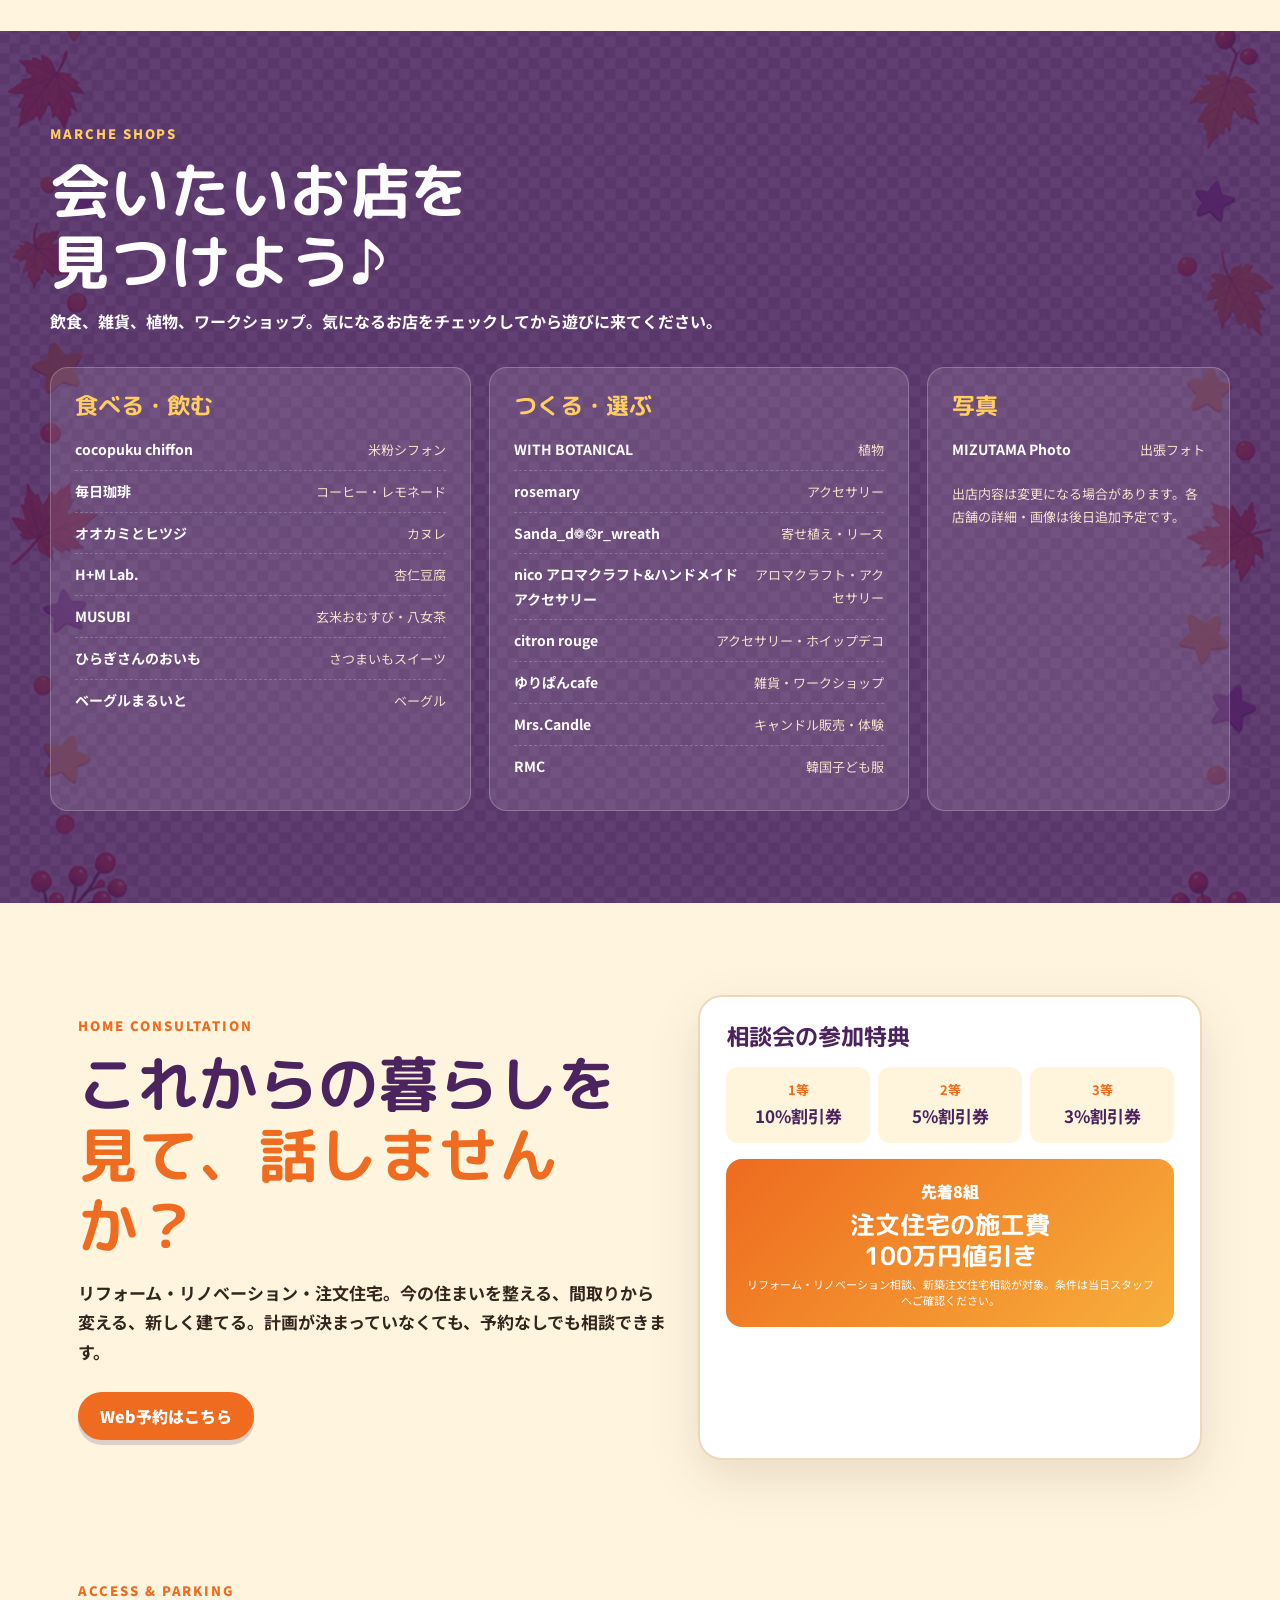
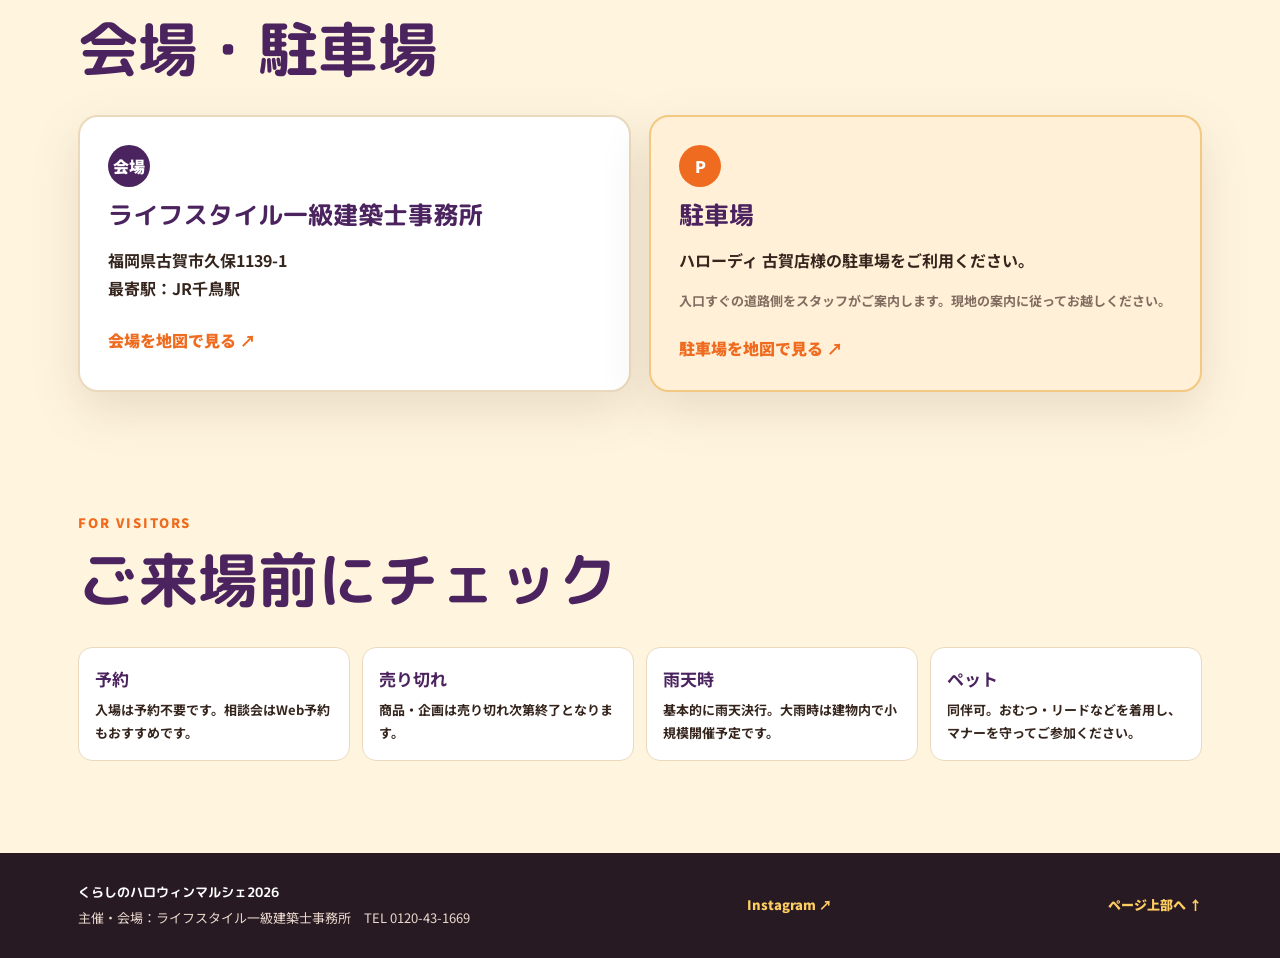
==== commit 3165a35f: "Fix responsive hero layout and mobile navigation" ====
--- a/index.html
+++ b/index.html
@@ -3,160 +3,67 @@
 <head>
   <meta charset="utf-8">
   <meta name="viewport" content="width=device-width, initial-scale=1">
-  <title>くらしのハロウィンマルシェ</title>
-  <meta name="description" content="2026年10月31日、福岡県古賀市で開催する入場無料のくらしのハロウィンマルシェ。マルシェ、謎解きラリー、出張フォト、仮装企画など家族で楽しめます。">
-  <!-- TODO: 公開時に公式メインURLへ置換 -->
+  <title>くらしのハロウィンマルシェ2026｜古賀市</title>
+  <meta name="description" content="2026年10月31日（土）に福岡県古賀市で開催する、入場無料・予約不要のくらしのハロウィンマルシェ。16店舗の出店、謎解き、出張フォト、ラムネ早飲み、大声大会など家族で楽しめます。">
   <meta property="og:type" content="website">
   <meta property="og:locale" content="ja_JP">
-  <meta property="og:title" content="くらしのハロウィンマルシェ｜2026年10月31日 古賀市">
-  <meta property="og:description" content="マルシェ、謎解き、出張フォト。家族で楽しむ入場無料のハロウィンイベント。">
-  <meta property="og:image" content="assets/hero.png">
+  <meta property="og:title" content="くらしのハロウィンマルシェ2026｜古賀市">
+  <meta property="og:description" content="10月31日（土）10:00〜16:00。16店舗のマルシェと、謎解き・出張フォト・ラムネ早飲み・大声大会。">
+  <meta property="og:image" content="assets/a4_halloween_marche_title_space_v3.png">
   <meta property="og:url" content="https://example.com/">
   <link rel="preconnect" href="https://fonts.googleapis.com">
   <link rel="preconnect" href="https://fonts.gstatic.com" crossorigin>
-  <link href="https://fonts.googleapis.com/css2?family=M+PLUS+Rounded+1c:wght@500;700;800;900&family=Noto+Sans+JP:wght@400;500;700;900&display=swap" rel="stylesheet">
-  <link rel="stylesheet" href="style.css?v=20260720-scroll7">
-  <style>
-    :root{--theme:#F47A20;--theme-dark:#4B235F;--ink:#241D2B;--night:#241D2B;--cream:#FFF4D6;--gold:#FFD166;--green:#2F6B45}
-    .site-hero{background:#24122f url('assets/pumpkin-bg.png') center/cover;isolation:isolate}.site-hero::after{content:"";position:absolute;inset:0;z-index:1;pointer-events:none;background:url('assets/pumpkin-bg.png') center/cover;opacity:.13;mix-blend-mode:screen}.hero-bg{z-index:0;object-position:center 42%;filter:saturate(1.15) contrast(1.04)}.hero-shade{z-index:2;background:linear-gradient(180deg,rgba(51,18,68,.28) 0%,rgba(43,15,53,.2) 32%,rgba(23,8,27,.9) 100%),radial-gradient(circle at 50% 34%,rgba(255,183,66,.2),transparent 45%)}.nav,.hero-content{z-index:3}.hero-content{filter:drop-shadow(0 8px 18px rgba(25,5,30,.18))}.intro-image{position:relative}.intro-image::after{content:"✦  ✧  ✦";position:absolute;right:18px;top:18px;color:#FFD166;font-size:30px;letter-spacing:8px;text-shadow:0 2px 10px rgba(75,35,95,.6);pointer-events:none}.intro-image img{aspect-ratio:16/10;object-fit:cover;object-position:center;border-color:#4B235F}.notes{padding-top:20px}.notes-grid{display:grid;grid-template-columns:repeat(2,1fr);gap:14px}.notes-grid p{margin:0;padding:18px 20px;background:#fff;border:2px solid rgba(36,29,43,.12);border-radius:12px;font-weight:700}.footer small{display:block;color:rgba(255,255,255,.7);margin-top:6px}@media(max-width:560px){.notes-grid{grid-template-columns:1fr}.hero-bg{object-position:center 35%}.intro-image img{aspect-ratio:4/3}}
-  </style>
-  <style>
-    .hero-picture{position:absolute;inset:0;display:block;z-index:0}.content-grid article{overflow:hidden;padding:0}.content-grid article h3,.content-grid article p{margin-left:24px;margin-right:24px}.content-grid article h3{margin-top:22px}.content-grid article p{margin-bottom:26px}.content-photo{height:235px;margin:0;overflow:hidden;background:#f3dfbb}.content-photo img{display:block;width:100%;height:100%;object-fit:cover;object-position:center 52%;transition:transform .5s ease}.content-grid article:hover .content-photo img{transform:scale(1.05)}.photo-shooting img{object-position:center 48%}.photo-photo img{object-position:center 58%}.photo-race img{object-position:center 52%}.photo-costume img{object-position:center 61%}.content-grid article.wide .content-photo{height:280px}.form-link{background:#4B235F;color:#fff;box-shadow:none;margin-top:12px}@media(max-width:900px){.content-photo{height:220px}.content-grid article.wide .content-photo{height:240px}}@media(max-width:560px){.content-photo,.content-grid article.wide .content-photo{height:250px}}
-  </style>
+  <link href="https://fonts.googleapis.com/css2?family=Kiwi+Maru:wght@400;500&family=M+PLUS+Rounded+1c:wght@500;700;800;900&family=Noto+Sans+JP:wght@400;500;700;900&display=swap" rel="stylesheet">
+  <link rel="stylesheet" href="style.css?v=20260920-flyer-fix1">
 </head>
 <body>
-  <header class="site-hero" id="top">
+  <div class="top-ribbon">入場無料・予約不要　｜　2026年10月31日（土）</div>
+  <header class="hero" id="top">
     <nav class="nav" aria-label="メインメニュー">
-      <a class="nlogo" href="#top">くらしのハロウィンマルシェ</a>
-      <div class="nlinks">
-        <a href="#event">開催情報</a>
-        <a href="#contents">お楽しみ</a>
-        <a href="#access">来場方法</a>
-        <a href="#reserve">相談会</a>
-      </div>
+      <a class="brand" href="#top"><span>くらしの</span>ハロウィンマルシェ</a>
+      <div class="nav-links"><a href="#contents">楽しみ方</a><a href="#shops">出店者</a><a href="#consultation">相談会</a><a href="#access">会場・駐車場</a></div>
     </nav>
-
-    <picture class="hero-picture">
-      <source media="(max-width: 900px)" srcset="assets/hero-mobile.png">
-      <img class="hero-bg" src="assets/hero.png" alt="かぼちゃを囲んでハロウィンを楽しむキャラクターたち">
-    </picture>
-    <div class="hero-shade"></div>
-
-    <section class="hero-content" aria-labelledby="main-title">
-      <p class="hero-eye">Halloween Marche 2026</p>
-      <h1 id="main-title">くらしの<br><em>ハロウィン</em>マルシェ</h1>
-      <p class="hero-tag">見て、遊んで、笑って。家族で楽しむハロウィンマルシェ。</p>
-      <div class="hero-badges" aria-label="開催概要">
-        <span>10月31日 土曜日</span>
-        <span>10:00-16:00</span>
-        <span>福岡県古賀市久保1139-1</span>
-      </div>
-      <div class="hero-actions">
-        <a class="btn btn-white" href="#event">開催情報を見る</a>
-        <a class="btn btn-ghost" href="#contents">当日のお楽しみ</a>
-      </div>
-    </section>
+    <div class="hero-art" aria-hidden="true"></div>
+    <div class="hero-copy">
+      <p class="hero-kicker">Autumn day, food, play &amp; smile</p>
+      <h1><span>くらしの</span>ハロウィン<br><em>マルシェ</em></h1>
+      <p class="hero-lead">秋空の下で、食べて、遊んで、<br>お気に入りを見つけよう。</p>
+      <div class="hero-date"><strong>2026</strong><b>10.31</b><span>（土）</span><strong>10:00 - 16:00</strong></div>
+      <p class="hero-place">会場｜ライフスタイル一級建築士事務所</p>
+      <div class="hero-actions"><a class="btn btn-primary" href="#contents">イベントを見る</a><a class="btn btn-light" href="#shops">会いたいお店を探す</a></div>
+    </div>
   </header>
 
   <main>
-    <section class="count-strip" aria-label="イベントの特徴">
-      <div><strong>予約なしOK</strong><span>遊びに来るだけで大歓迎</span></div>
-      <div><strong>18店舗予定</strong><span>おいしい・かわいい出店</span></div>
-      <div><strong>入場無料</strong><span>予約なしで遊びに来てね</span></div>
-    </section>
+    <section class="quick-facts" aria-label="イベント概要"><div><b>16</b><span>店舗が集合</span></div><div><b>無料</b><span>入場料</span></div><div><b>予約不要</b><span>ふらっと参加OK</span></div><div><b>10:00–16:00</b><span>開催時間</span></div></section>
 
-    <section class="section intro">
-      <div class="intro-image">
-        <img src="assets/market-marche.png" alt="出店とキャラクターが集まるハロウィンマルシェの風景">
-      </div>
-      <div class="intro-copy">
-        <p class="eyebrow">Welcome</p>
-        <h2>まずは、思いきり楽しむ一日。</h2>
-        <p>地域のみなさまへの「いつもありがとうございます」を込めて、今年は過ごしやすい10月に開催します。マルシェや遊びを楽しみながら、ライフスタイル一級建築士事務所を身近に感じてください。</p>
-      </div>
-    </section>
+    <section class="paper-section intro-section"><div class="intro-art"><img src="assets/a4_halloween_marche_background_characters_v2.png" alt="ハロウィンマルシェを楽しむ動物たち"></div><div class="intro-copy"><p class="eyebrow">Welcome to the marche</p><h2>どれ食べよう？<br><em>どれ作ろう？</em></h2><p>シフォン、ベーグル、焼き芋、カヌレ。おいしいものも、雑貨やワークショップも、16店舗が集合します。</p><p class="small-note">マルシェ店舗は売り切れ次第終了となります。気になるお店はお早めに。</p></div></section>
 
-    <section class="section event" id="event">
-      <div class="section-head">
-        <p class="eyebrow">Event Info</p>
-        <h2>開催情報</h2>
-      </div>
-      <div class="info-grid">
-        <article><span>日時</span><strong>2026年10月31日（土）</strong><p>10:00〜16:00</p></article>
-        <article><span>会場</span><strong>ライフスタイル一級建築士事務所</strong><p>福岡県古賀市久保1139-1</p></article>
-        <article><span>楽しみ方</span><strong>見る・食べる・遊ぶ</strong><p>家族や友だちと、思い出に残る一日を。</p></article>
-      </div>
-    </section>
+    <section class="paper-section" id="contents"><div class="section-heading"><p class="eyebrow">Event contents</p><h2>無料で参加できるイベントで<br><em>いっぱい楽しもう！</em></h2></div><div class="feature-grid">
+      <article class="feature-card feature-large"><img src="assets/mystery-rally.png" alt="会場を歩いて楽しむ謎解きラリー"><div><span class="feature-label">FREE</span><h3>なぞときラリー</h3><p>会場を舞台に、家族や友だちと挑戦。ハロウィンの会場を歩きながら謎を解こう。</p></div></article>
+      <article class="feature-card"><img src="assets/photo-dog.png" alt="プロカメラマンによる出張フォト"><div><h3>出張フォト</h3><p>ハロウィン姿をプロの写真で思い出に。撮影料金は800円です。</p><span class="detail-pill">受付方法は当日案内</span></div></article>
+      <article class="feature-card"><img src="assets/ramune-competition.png" alt="動物たちがラムネ早飲み大会を楽しむ様子"><div><h3>ラムネ早飲み</h3><p>みんなで盛り上がろう！2回開催予定です。</p><span class="detail-pill">開催時間は当日案内</span></div></article>
+      <article class="feature-card"><img src="assets/loud-voice-contest.png" alt="動物たちが大声大会を楽しむ様子"><div><h3>大声大会</h3><p>思いきり声を出して楽しもう！2回開催予定です。</p><span class="detail-pill">開催時間は当日案内</span></div></article>
+      <article class="feature-card"><img src="assets/shooting-hamster.png" alt="ハロウィンの射的遊び"><div><h3>射的・ナインボール</h3><p>お祭り気分で遊べる人気のゲーム。小さなお子さまも家族と一緒にどうぞ。</p></div></article>
+      <article class="feature-card"><img src="assets/market-marche.png" alt="ライフスタイル蚤の市のイメージ"><div><h3>ライフスタイル蚤の市</h3><p>在庫品や破材など、暮らしに役立つものをお得に見つけるチャンスです。</p></div></article>
+      <article class="feature-card"><img src="assets/sticker.png" alt="仮装来場でもらえるオリジナルシール"><div><h3>仮装来場プレゼント</h3><p>仮装して来場した方に、オリジナルキャラクターシールをプレゼント！</p></div></article>
+    </div></section>
 
-    <div class="marching-band marching-band-top" aria-hidden="true">
-      <div class="marching-band-track"><img src="assets/march-right-alpha.png" alt=""></div>
-    </div>
-    <section class="section contents" id="contents">
-      <div class="section-head light">
-        <p class="eyebrow">Halloween Contents</p>
-        <h2>当日のお楽しみ</h2>
-      </div>
-      <div class="content-grid">
-        <article><figure class="content-photo"><img src="assets/market-cat.png" alt="ねこが楽しむハロウィンマルシェ"></figure><h3>マルシェ</h3><p>かわいいもの、おいしいもの、暮らしがちょっと楽しくなる出店が集まります。ねこと一緒にお買い物気分。</p></article>
-        <article><figure class="content-photo"><img src="assets/mystery-rabbit.png" alt="うさぎが挑戦するハロウィン謎解きラリー"></figure><h3>敷地内謎解きラリー</h3><p>会場を歩いて謎を解こう。うさぎと一緒に、ハロウィンらしい冒険へ出発です。</p></article>
-        <article><figure class="content-photo photo-shooting"><img src="assets/shooting-hamster.png" alt="ハムスターが射的に挑戦するハロウィンの遊び"></figure><h3>射的・ナインボール</h3><p>ちょっぴり本気で遊べる企画も。ハムスターと一緒に狙いを定めて挑戦しよう。</p></article>
-        <article><figure class="content-photo photo-photo"><img src="assets/photo-dog.png" alt="犬がカメラマンと出張フォトを楽しむハロウィンの風景"></figure><h3>プロの出張フォト</h3><p>仮装姿や家族の笑顔を、犬のカメラマンに撮ってもらうような楽しい思い出企画です。</p></article>
-        <article class="wide"><figure class="content-photo photo-race"><img src="assets/crawl-otter.png" alt="かわうそが挑戦するハイハイレース"></figure><h3>ハイハイレース</h3><p>大人部門・子ども部門を予定しています。かわうそも応援する、会場の人気企画です。</p></article>
-        <article class="wide"><figure class="content-photo photo-costume"><img src="assets/sticker.png" alt="オリジナルキャラクターシールのプレゼントイメージ"></figure><h3>仮装でシールプレゼント</h3><p>仮装して来場した方には、オリジナルキャラクターシールをプレゼントします。</p></article>
-      </div>
-    </section>
+    <section class="accent-section" id="shops"><div class="section-heading light"><p class="eyebrow">Marche shops</p><h2>会いたいお店を<br><em>見つけよう♪</em></h2><p>飲食、雑貨、植物、ワークショップ。気になるお店をチェックしてから遊びに来てください。</p></div><div class="shop-groups">
+      <div class="shop-group"><h3>食べる・飲む</h3><ul><li><b>cocopuku chiffon</b><span>米粉シフォン</span></li><li><b>毎日珈琲</b><span>コーヒー・レモネード</span></li><li><b>オオカミとヒツジ</b><span>カヌレ</span></li><li><b>H+M Lab.</b><span>杏仁豆腐</span></li><li><b>MUSUBI</b><span>玄米おむすび・八女茶</span></li><li><b>ひらぎさんのおいも</b><span>さつまいもスイーツ</span></li><li><b>ベーグルまるいと</b><span>ベーグル</span></li></ul></div>
+      <div class="shop-group"><h3>つくる・選ぶ</h3><ul><li><b>WITH BOTANICAL</b><span>植物</span></li><li><b>rosemary</b><span>アクセサリー</span></li><li><b>Sanda_d❁❂r_wreath</b><span>寄せ植え・リース</span></li><li><b>nico アロマクラフト&amp;ハンドメイドアクセサリー</b><span>アロマクラフト・アクセサリー</span></li><li><b>citron rouge</b><span>アクセサリー・ホイップデコ</span></li><li><b>ゆりぱんcafe</b><span>雑貨・ワークショップ</span></li><li><b>Mrs.Candle</b><span>キャンドル販売・体験</span></li><li><b>RMC</b><span>韓国子ども服</span></li></ul></div>
+      <div class="shop-group shop-photo"><h3>写真</h3><ul><li><b>MIZUTAMA Photo</b><span>出張フォト</span></li></ul><p>出店内容は変更になる場合があります。各店舗の詳細・画像は後日追加予定です。</p></div>
+    </div></section>
 
-    <div class="marching-band marching-band-bottom" aria-hidden="true">
-      <div class="marching-band-track"><img src="assets/march-left-final.png" alt=""></div>
-    </div>
-    <section class="section reserve" id="reserve">
-      <div>
-        <p class="eyebrow">Reservation</p>
-        <h2>住まいの相談は、楽しみながら。</h2>
-        <p>リフォーム・リノベーション・注文住宅など、住まいの相談会も開催します。相談はおまけなので、イベントを楽しみたい方は予約なしで大歓迎です。</p>
-      </div>
-      <aside>
-        <strong>相談できること</strong>
-        <ul>
-          <li>新築のこと</li>
-          <li>リフォームのこと</li>
-          <li>中古住宅やリノベのこと</li>
-        </ul>
-        <p class="reserve-note">相談会・お問い合わせはフォームからどうぞ。<br><a class="form-link btn" href="https://docs.google.com/forms/d/e/1FAIpQLSfXJX2_QZM__ovj98CNVRpOp_KHWAnsBGS0g7tBRuc2JekeVQ/viewform?usp=publish-editor" target="_blank" rel="noreferrer">お問い合わせフォームを開く</a></p>
-      </aside>
-    </section>
+    <section class="paper-section consultation" id="consultation"><div class="consultation-copy"><p class="eyebrow">Home consultation</p><h2>これからの暮らしを<br><em>見て、話しませんか？</em></h2><p>リフォーム・リノベーション・注文住宅。今の住まいを整える、間取りから変える、新しく建てる。計画が決まっていなくても、予約なしでも相談できます。</p><a class="btn btn-primary" href="https://docs.google.com/forms/d/e/1FAIpQLSfXJX2_QZM__ovj98CNVRpOp_KHWAnsBGS0g7tBRuc2JekeVQ/viewform?usp=publish-editor" target="_blank" rel="noreferrer">Web予約はこちら</a></div><div class="benefits"><h3>相談会の参加特典</h3><div class="benefit-list"><div><b>1等</b><strong>10%割引券</strong></div><div><b>2等</b><strong>5%割引券</strong></div><div><b>3等</b><strong>3%割引券</strong></div></div><div class="campaign"><span>先着8組</span><b>注文住宅の施工費<br>100万円値引き</b><small>リフォーム・リノベーション相談、新築注文住宅相談が対象。条件は当日スタッフへご確認ください。</small></div></div></section>
 
-    <section class="section access">
-      <div class="access-box">
-        <div>
-          <p class="eyebrow">Access</p>
-          <h2>会場</h2>
-          <strong>ライフスタイル一級建築士事務所</strong>
-          <p>福岡県古賀市久保1139-1<br>最寄り駅：JR千鳥駅</p>
-        </div>
-        <a class="btn btn-map" href="https://www.google.com/maps/search/%E7%A6%8F%E5%B2%A1%E7%9C%8C%E5%8F%A4%E8%B3%80%E5%B8%82%E4%B9%85%E4%BF%9D1139-1" target="_blank" rel="noopener" aria-label="福岡県古賀市久保1139-1の地図を開く">地図を開く</a>
-      </div>
-    </section>
+    <section class="paper-section access-section" id="access"><div class="section-heading"><p class="eyebrow">Access &amp; parking</p><h2>会場・駐車場</h2></div><div class="access-grid"><div class="access-card"><span class="access-icon">会場</span><h3>ライフスタイル一級建築士事務所</h3><p>福岡県古賀市久保1139-1<br>最寄駅：JR千鳥駅</p><a class="text-link" href="https://www.google.com/maps/search/%E7%A6%8F%E5%B2%A1%E7%9C%8C%E5%8F%A4%E8%B3%80%E5%B8%82%E4%B9%85%E4%BF%9D1139-1" target="_blank" rel="noopener">会場を地図で見る ↗</a></div><div class="access-card parking-card"><span class="access-icon">P</span><h3>駐車場</h3><p><b>ハローディ 古賀店様</b>の駐車場をご利用ください。</p><p class="small-note">入口すぐの道路側をスタッフがご案内します。現地の案内に従ってお越しください。</p><a class="text-link" href="https://www.google.com/maps/search/%E3%83%8F%E3%83%AD%E3%83%BC%E3%83%87%E3%82%A3%E5%8F%A4%E8%B3%80%E5%BA%97" target="_blank" rel="noopener">駐車場を地図で見る ↗</a></div></div></section>
 
-    <section class="section notes" id="notes">
-      <div class="section-head"><p class="eyebrow">For Visitors</p><h2>来場前にチェック</h2></div>
-      <div class="notes-grid">
-        <p>駐車場は近隣に用意予定です。台数は決まり次第お知らせします。</p>
-        <p>商品・企画は売り切れ次第終了する場合があります。</p>
-        <p>ペット同伴OK。おむつ・リードなどを着用し、マナーを守ってご参加ください。</p>
-        <p>基本的に雨天決行。大雨時は建物内で小規模開催に変更する場合があります。</p>
-      </div>
-    </section>
+    <section class="paper-section visitor-section"><div class="section-heading"><p class="eyebrow">For visitors</p><h2>ご来場前にチェック</h2></div><div class="visitor-grid"><p><b>予約</b>入場は予約不要です。相談会はWeb予約もおすすめです。</p><p><b>売り切れ</b>商品・企画は売り切れ次第終了となります。</p><p><b>雨天時</b>基本的に雨天決行。大雨時は建物内で小規模開催予定です。</p><p><b>ペット</b>同伴可。おむつ・リードなどを着用し、マナーを守ってご参加ください。</p></div></section>
   </main>
 
-  <footer class="footer">
-    <div><p>くらしのハロウィンマルシェ</p><small>主催：ライフスタイル一級建築士事務所　TEL 0120-43-1669</small></div>
-    <a href="https://www.instagram.com/fukuoka_event_lifestyle/" target="_blank" rel="noreferrer">Instagram</a>
-    <a href="#top">ページ上部へ</a>
-  </footer>
-  <script type="application/ld+json">
-  {"@context":"https://schema.org","@type":"Event","name":"くらしのハロウィンマルシェ","startDate":"2026-10-31T10:00:00+09:00","endDate":"2026-10-31T16:00:00+09:00","eventStatus":"https://schema.org/EventScheduled","eventAttendanceMode":"https://schema.org/OfflineEventAttendanceMode","location":{"@type":"Place","name":"ライフスタイル一級建築士事務所","address":{"@type":"PostalAddress","addressRegion":"福岡県","addressLocality":"古賀市","streetAddress":"久保1139-1","addressCountry":"JP"}},"isAccessibleForFree":true,"organizer":{"@type":"Organization","name":"ライフスタイル一級建築士事務所","telephone":"0120-43-1669","email":"info@your-lifestyle.jp"}}
-  </script>
-  <script src="script.js?v=20260720-scroll7"></script>
+  <footer class="footer"><div><b>くらしのハロウィンマルシェ2026</b><span>主催・会場：ライフスタイル一級建築士事務所　TEL 0120-43-1669</span></div><a href="https://www.instagram.com/fukuoka_event_lifestyle/" target="_blank" rel="noreferrer">Instagram ↗</a><a href="#top">ページ上部へ ↑</a></footer>
+  <script type="application/ld+json">{"@context":"https://schema.org","@type":"Event","name":"くらしのハロウィンマルシェ","startDate":"2026-10-31T10:00:00+09:00","endDate":"2026-10-31T16:00:00+09:00","eventStatus":"https://schema.org/EventScheduled","eventAttendanceMode":"https://schema.org/OfflineEventAttendanceMode","location":{"@type":"Place","name":"ライフスタイル一級建築士事務所","address":{"@type":"PostalAddress","addressRegion":"福岡県","addressLocality":"古賀市","streetAddress":"久保1139-1","addressCountry":"JP"}},"isAccessibleForFree":true,"organizer":{"@type":"Organization","name":"ライフスタイル一級建築士事務所","telephone":"0120-43-1669","email":"info@your-lifestyle.jp"}}</script>
+  <script src="script.js?v=20260920-flyer"></script>
 </body>
 </html>
--- a/style.css
+++ b/style.css
@@ -1,43 +1,25 @@
-:root{--theme:#de6517;--theme-dark:#9f3c00;--ink:#231105;--night:#160b05;--cream:#fff5e8;--gold:#ffce62;--line:rgba(35,17,5,.16);--shadow:0 24px 70px rgba(35,17,5,.2)}*{box-sizing:border-box}html{scroll-behavior:smooth}body{margin:0;background:var(--cream);color:var(--ink);font-family:"Noto Sans JP",system-ui,sans-serif;line-height:1.75}a{color:inherit;text-decoration:none}h1,h2,h3{font-family:"M PLUS Rounded 1c",sans-serif;line-height:1.12;margin:0}.site-hero{min-height:720px;position:relative;overflow:hidden;background:#1a0d00;color:#fff;display:flex;flex-direction:column}.nav{height:58px;padding:0 28px;background:rgba(18,8,0,.86);backdrop-filter:blur(10px);display:flex;align-items:center;justify-content:space-between;gap:24px;position:relative;z-index:5}.nlogo{font-weight:900;font-family:"M PLUS Rounded 1c",sans-serif}.nlinks{display:flex;gap:18px;font-size:13px;font-weight:800;color:rgba(255,255,255,.78)}.hero-bg{position:absolute;inset:0;width:100%;height:100%;object-fit:cover;object-position:center 38%;filter:saturate(1.08)}.hero-shade{position:absolute;inset:0;background:linear-gradient(180deg,rgba(222,101,23,.18) 0%,rgba(45,17,0,.25) 35%,rgba(17,7,0,.86) 100%),radial-gradient(circle at 50% 38%,rgba(255,206,98,.08),transparent 42%)}.hero-content{position:relative;z-index:2;margin:auto;max-width:980px;padding:92px 24px 74px;text-align:center}.hero-eye,.eyebrow{margin:0 0 13px;color:var(--gold);font-weight:900;letter-spacing:.08em;text-transform:uppercase}.hero-eye{display:inline-flex;background:rgba(0,0,0,.38);border:1px solid rgba(255,255,255,.22);border-radius:999px;padding:6px 16px;font-size:12px;backdrop-filter:blur(6px)}h1{font-size:clamp(48px,8vw,104px);font-weight:900;text-shadow:0 4px 18px rgba(0,0,0,.46)}h1 em{color:var(--gold);font-style:normal}.hero-tag{max-width:760px;margin:20px auto 0;font-size:clamp(17px,2.4vw,24px);font-weight:900;text-shadow:0 2px 10px rgba(0,0,0,.48)}.hero-badges{display:flex;justify-content:center;gap:10px;flex-wrap:wrap;margin-top:24px}.hero-badges span{background:rgba(0,0,0,.42);border:1px solid rgba(255,206,98,.42);border-radius:999px;color:#ffe3a8;font-weight:900;padding:8px 14px}.hero-actions{display:flex;justify-content:center;gap:12px;flex-wrap:wrap;margin-top:28px}.btn{min-height:48px;border-radius:999px;padding:10px 22px;border:2px solid transparent;display:inline-flex;align-items:center;justify-content:center;font-weight:900;box-shadow:0 8px 0 rgba(0,0,0,.23)}.btn-white{background:#fff;color:var(--theme-dark)}.btn-ghost{border-color:rgba(255,255,255,.45);color:#fff;background:rgba(0,0,0,.24)}.btn-map{background:var(--theme);color:#fff}.count-strip{max-width:1000px;margin:-42px auto 0;position:relative;z-index:4;display:grid;grid-template-columns:repeat(3,1fr);gap:0;border:2px solid rgba(35,17,5,.14);border-radius:10px;overflow:hidden;background:#fff;box-shadow:var(--shadow)}.count-strip div{padding:22px;text-align:center;border-right:1px solid var(--line)}.count-strip div:last-child{border-right:0}.count-strip strong{display:block;color:var(--theme);font-family:"M PLUS Rounded 1c";font-size:28px;line-height:1}.count-strip span{display:block;margin-top:8px;font-weight:800}.section{max-width:1120px;margin:0 auto;padding:86px 24px}.section-head{margin-bottom:28px}.section-head.light h2{color:#fff}.section-head h2,.intro-copy h2,.character-panel h2,.reserve h2,.access h2{font-size:clamp(32px,5vw,58px)}.intro{display:grid;grid-template-columns:.88fr 1.12fr;gap:38px;align-items:center}.intro-image img{width:100%;display:block;border-radius:10px;border:3px solid var(--ink);box-shadow:var(--shadow)}.intro-copy p,.character-panel p,.reserve p{font-size:18px;font-weight:800}.info-grid{display:grid;grid-template-columns:repeat(3,1fr);gap:18px}.info-grid article,.content-grid article,.reserve aside,.access-box{background:#fff;border:2px solid var(--line);border-radius:8px;box-shadow:0 12px 28px rgba(35,17,5,.1)}.info-grid article{padding:24px}.info-grid span{color:var(--theme);display:block;font-weight:900;margin-bottom:8px}.info-grid strong{display:block;font-size:22px;line-height:1.35}.info-grid p{margin:10px 0 0}.contents{max-width:none;background:linear-gradient(180deg,#211006,#140904);padding-inline:0}.contents>.section-head,.content-grid{max-width:1120px;margin-inline:auto;padding-inline:24px}.content-grid{display:grid;grid-template-columns:repeat(4,1fr);gap:18px}.content-grid article{border-color:rgba(255,255,255,.12);background:linear-gradient(180deg,#fffaf2,#fff);padding:24px;border-top:8px solid var(--theme)}.content-grid article.wide{grid-column:span 2}.content-grid b{width:48px;height:48px;border-radius:50%;background:var(--theme);color:#fff;display:flex;align-items:center;justify-content:center;margin-bottom:16px}.content-grid h3{font-size:24px;margin-bottom:10px}.content-grid p{margin:0}.character-panel{max-width:1120px;margin:0 auto;padding:86px 24px;display:grid;grid-template-columns:1fr 1fr;gap:34px;align-items:center}.character-panel img{width:100%;display:block;border:3px solid var(--ink);border-radius:10px;box-shadow:var(--shadow)}.reserve{display:grid;grid-template-columns:1fr 360px;gap:34px;align-items:center;background:linear-gradient(135deg,#fff 0%,#ffe7cd 100%);border-radius:28px;margin-top:20px}.reserve aside{padding:26px}.reserve strong{font-size:22px}.reserve ul{padding-left:22px;font-weight:900}.reserve-note{background:#fff4e8;border:2px dashed var(--theme);border-radius:8px;font-weight:900;margin:0;padding:14px 16px;text-align:center}.access-box{display:flex;align-items:center;justify-content:space-between;gap:24px;padding:28px}.access strong{font-size:22px}.footer{display:flex;align-items:center;justify-content:space-between;gap:16px;background:var(--night);color:#fff;padding:28px 24px}.footer p{margin:0;font-weight:900}@media(max-width:900px){.site-hero{min-height:680px}.nav{height:auto;align-items:flex-start;flex-direction:column;padding:18px 22px}.nlinks{flex-wrap:wrap}.count-strip,.info-grid{grid-template-columns:1fr}.count-strip div{border-right:0;border-bottom:1px solid var(--line)}.count-strip div:last-child{border-bottom:0}.intro,.character-panel,.reserve{grid-template-columns:1fr}.content-grid{grid-template-columns:repeat(2,1fr)}.access-box{align-items:flex-start;flex-direction:column}}@media(max-width:560px){.hero-content{padding-top:64px}.hero-bg{object-position:center top}.hero-badges span,.hero-actions,.btn{width:100%}.content-grid{grid-template-columns:1fr}.content-grid article.wide{grid-column:auto}.section,.character-panel{padding-block:64px}}
-/* Mobile scroll and responsive hero fixes */
-html{overflow-x:hidden;touch-action:pan-y}
-body{overflow-x:hidden;-webkit-overflow-scrolling:touch}
-main{overflow:visible}
-.hero-picture{width:100%;height:100%;overflow:hidden}
-.hero-picture img{display:block;width:100%;height:100%;max-width:none;object-fit:cover}
-@media (max-width:900px){.hero-picture img{object-position:center 35%}}
-@media (max-width:560px){.hero-picture img{object-position:center top}}
-.is-android .site-hero{height:100svh;min-height:560px;max-height:860px}
-.is-android .hero-picture img{object-position:center top}
-@media (max-width:900px){.site-hero{min-height:0;height:100svh;max-height:860px}.hero-content{padding:48px 18px 36px}.hero-content h1{font-size:clamp(38px,10vw,72px)}.hero-tag{font-size:clamp(15px,4vw,20px)}.hero-badges{margin-top:16px}.hero-actions{margin-top:18px}}
-.marching-band{position:relative;height:clamp(150px,18vw,260px);overflow:hidden;isolation:isolate;background:transparent;z-index:2;opacity:0;transform:translateY(28px);transition:opacity .7s ease,transform .7s ease}
-.marching-band::before{content:"";position:absolute;inset:8% -4%;background:linear-gradient(135deg,#f47a20 0 48%,#4b235f 48% 100%);clip-path:polygon(0 18%,100% 0,100% 82%,0 100%);z-index:-1}
-.marching-band::after{content:"";position:absolute;inset:0;background:repeating-linear-gradient(135deg,rgba(255,209,102,.22) 0 22px,transparent 22px 54px);pointer-events:none}
-.marching-band.is-visible{opacity:1;transform:translateY(0)}
-.marching-band-track{position:absolute;left:0;top:50%;display:flex;width:max-content;transform:translate(-50%,-50%) rotate(-6deg);will-change:transform}
-.marching-band-bottom .marching-band-track{transform:translate(-50%,-50%) rotate(6deg)}
-.marching-band.is-visible .marching-band-track{animation:march-right 14s linear infinite}
-.marching-band-bottom.is-visible .marching-band-track{animation-name:march-left}
-.marching-band img{display:block;width:clamp(260px,36vw,560px);height:auto;filter:saturate(1.08) drop-shadow(0 10px 8px rgba(35,17,5,.18));animation:tiny-steps .6s ease-in-out infinite alternate}
-@keyframes march-right{from{transform:translate(-50%,-50%) rotate(-6deg)}to{transform:translate(0,-50%) rotate(-6deg)}}
-@keyframes march-left{from{transform:translate(-50%,-50%) rotate(6deg)}to{transform:translate(0,-50%) rotate(6deg)}}
-@keyframes tiny-steps{from{margin-top:-3px}to{margin-top:3px}}
-@media (prefers-reduced-motion:reduce){.marching-band-track{animation:none}}
-@media (max-width:560px){.marching-band{height:116px}.marching-band img{width:clamp(230px,50vw,300px)}.marching-band.is-visible .marching-band-track{animation-duration:10s}}
+:root{--orange:#ee6b1f;--purple:#4b235f;--ink:#35251d;--cream:#fff5df;--paper:#fffaf0;--gold:#f5b534;--line:#ead9bd;--shadow:0 18px 50px rgba(84,43,22,.13)}*{box-sizing:border-box}html{scroll-behavior:smooth;overflow-x:hidden}body{margin:0;background:var(--cream);color:var(--ink);font-family:"Noto Sans JP",system-ui,sans-serif;line-height:1.75}a{color:inherit;text-decoration:none}img{max-width:100%}h1,h2,h3{font-family:"M PLUS Rounded 1c",sans-serif;line-height:1.18;margin:0}em{font-style:normal;color:var(--orange)}.top-ribbon{background:var(--purple);color:#fff;letter-spacing:.08em;text-align:center;font-size:13px;font-weight:900;padding:8px 16px}.hero{min-height:760px;position:relative;isolation:isolate;overflow:hidden;background:var(--cream)}.hero-art{position:absolute;inset:0;background:url('assets/a4_halloween_marche_title_space_v3.png') center top/cover no-repeat;z-index:-2}.hero::after{content:"";position:absolute;inset:0;background:linear-gradient(180deg,rgba(75,35,95,.05) 0%,rgba(255,245,223,.08) 45%,rgba(255,245,223,.7) 100%);z-index:-1}.nav{max-width:1180px;height:76px;margin:0 auto;padding:0 26px;display:flex;align-items:center;justify-content:space-between;gap:28px;position:relative;z-index:2}.brand{display:flex;flex-direction:column;color:var(--purple);font-family:"M PLUS Rounded 1c";font-size:18px;font-weight:900;line-height:1}.brand span{font-size:12px;color:var(--orange);letter-spacing:.15em}.nav-links{display:flex;gap:18px;color:var(--purple);font-size:13px;font-weight:900}.nav-links a{padding:8px 2px;border-bottom:2px solid transparent}.nav-links a:hover{border-color:var(--orange)}.hero-copy{max-width:710px;margin:64px auto 0;text-align:center;padding:0 24px;color:var(--purple)}.hero-kicker{display:inline-block;margin:0 0 12px;color:var(--orange);font-size:13px;font-weight:900;letter-spacing:.16em}.hero-copy h1{font-size:clamp(48px,8vw,92px);font-weight:900;letter-spacing:.04em;text-shadow:0 4px 0 rgba(255,255,255,.7)}.hero-copy h1 span{display:block;font-size:.56em;letter-spacing:.22em}.hero-copy h1 em{color:var(--purple)}.hero-lead{font-family:"Kiwi Maru","Noto Sans JP",sans-serif;font-size:clamp(17px,2.3vw,24px);font-weight:500;margin:18px 0 20px}.hero-date{display:flex;align-items:baseline;justify-content:center;gap:8px;color:var(--purple);font-family:"M PLUS Rounded 1c"}.hero-date b{font-size:clamp(42px,7vw,74px);line-height:1;color:var(--orange)}.hero-date strong{font-size:18px}.hero-date span{font-size:21px;font-weight:900}.hero-place{margin:9px 0 0;font-size:13px;font-weight:900}.hero-actions{display:flex;justify-content:center;gap:12px;flex-wrap:wrap;margin-top:23px}.btn{display:inline-flex;align-items:center;justify-content:center;min-height:48px;padding:10px 22px;border-radius:999px;font-weight:900;box-shadow:0 5px 0 rgba(75,35,95,.18);transition:transform .2s ease,box-shadow .2s ease}.btn:hover{transform:translateY(-2px);box-shadow:0 7px 0 rgba(75,35,95,.18)}.btn-primary{background:var(--orange);color:#fff}.btn-light{background:#fff;color:var(--purple);border:2px solid var(--purple)}.quick-facts{max-width:1080px;margin:-28px auto 0;position:relative;z-index:3;display:grid;grid-template-columns:repeat(4,1fr);background:#fff;border:2px solid var(--purple);border-radius:18px;overflow:hidden;box-shadow:var(--shadow)}.quick-facts div{padding:18px 12px;text-align:center;border-right:1px solid var(--line)}.quick-facts div:last-child{border:0}.quick-facts b{display:block;color:var(--orange);font-family:"M PLUS Rounded 1c";font-size:28px;line-height:1}.quick-facts span{display:block;font-size:13px;font-weight:900;margin-top:4px}.paper-section{max-width:1180px;margin:0 auto;padding:92px 28px}.intro-section{display:grid;grid-template-columns:1.1fr .9fr;gap:44px;align-items:center}.intro-art{border-radius:28px;overflow:hidden;border:5px solid #fff;box-shadow:var(--shadow);background:#f4ddbf}.intro-art img{display:block;width:100%;height:390px;object-fit:cover;object-position:center top}.intro-copy{padding:10px 0}.eyebrow{margin:0 0 10px;color:var(--orange);font-size:13px;font-weight:900;letter-spacing:.15em;text-transform:uppercase}.intro-copy h2,.section-heading h2,.consultation-copy h2{font-size:clamp(34px,5vw,60px);color:var(--purple)}.intro-copy p:not(.eyebrow){font-size:18px;font-weight:700}.small-note{font-size:13px!important;color:#806d60;font-weight:700!important}.section-heading{margin-bottom:32px}.section-heading h2{margin-bottom:10px}.section-heading>p:last-child{margin:0;max-width:700px;font-weight:700}.feature-grid{display:grid;grid-template-columns:repeat(3,1fr);gap:18px}.feature-card{background:#fff;border:2px solid var(--line);border-radius:20px;overflow:hidden;box-shadow:0 10px 30px rgba(84,43,22,.08)}.feature-card img{display:block;width:100%;height:190px;object-fit:cover}.feature-card div{padding:18px 20px 22px}.feature-card h3{font-size:23px;color:var(--purple);margin-bottom:6px}.feature-card p{margin:0;font-size:14px;font-weight:700}.feature-large{grid-column:span 2;display:grid;grid-template-columns:1.08fr .92fr}.feature-large img{height:100%;min-height:245px}.feature-label,.detail-pill{display:inline-block;border-radius:999px;background:#fce4c9;color:var(--orange);font-size:11px;font-weight:900;padding:3px 10px;margin-bottom:8px}.detail-pill{margin-top:10px;background:#f1e5f5;color:var(--purple)}.accent-section{background:var(--purple);color:#fff;padding:92px 28px;position:relative;overflow:hidden}.accent-section::before{content:"";position:absolute;inset:0;background:url('assets/a4_halloween_marche_decorations_transparent_v2.png') center/cover;opacity:.13;pointer-events:none}.accent-section>*{position:relative;max-width:1180px;margin-left:auto;margin-right:auto}.section-heading.light h2,.section-heading.light em{color:#fff}.section-heading.light .eyebrow{color:#ffce62}.shop-groups{display:grid;grid-template-columns:1fr 1fr .72fr;gap:18px}.shop-group{background:rgba(255,250,240,.1);border:1px solid rgba(255,255,255,.23);border-radius:18px;padding:24px}.shop-group h3{color:#ffce62;font-size:23px;margin-bottom:10px}.shop-group ul{padding:0;margin:0;list-style:none}.shop-group li{display:flex;gap:10px;justify-content:space-between;align-items:baseline;padding:8px 0;border-bottom:1px dashed rgba(255,255,255,.2);font-size:13px}.shop-group li:last-child{border:0}.shop-group li b{font-size:14px}.shop-group li span{color:#f7dfcc;text-align:right}.shop-photo p{color:#f7dfcc;font-size:13px}.consultation{display:grid;grid-template-columns:1fr .85fr;gap:28px;align-items:stretch}.consultation-copy{padding:20px 0}.consultation-copy>p:not(.eyebrow){font-size:17px;font-weight:700}.consultation-copy .btn{margin-top:8px}.benefits{background:#fff;border:2px solid var(--line);border-radius:24px;padding:26px;box-shadow:var(--shadow)}.benefits h3{font-size:23px;color:var(--purple);margin-bottom:16px}.benefit-list{display:grid;grid-template-columns:repeat(3,1fr);gap:8px}.benefit-list div{background:#fff5dc;border-radius:12px;padding:12px 8px;text-align:center}.benefit-list b{display:block;color:var(--orange);font-size:13px}.benefit-list strong{font-size:17px;color:var(--purple)}.campaign{margin-top:16px;padding:18px;border-radius:16px;background:linear-gradient(135deg,var(--orange),#f7af3b);color:#fff;text-align:center}.campaign span{display:block;font-weight:900}.campaign b{display:block;font-family:"M PLUS Rounded 1c";font-size:25px;line-height:1.25;margin:4px 0}.campaign small{display:block;font-size:11px;line-height:1.5}.access-section{padding-top:28px}.access-grid{display:grid;grid-template-columns:1fr 1fr;gap:18px}.access-card{position:relative;background:#fff;border:2px solid var(--line);border-radius:20px;padding:28px;box-shadow:var(--shadow)}.parking-card{background:#fff0d7;border-color:#f3c881}.access-icon{display:inline-grid;place-items:center;width:42px;height:42px;border-radius:50%;background:var(--purple);color:#fff;font-weight:900;margin-bottom:13px}.parking-card .access-icon{background:var(--orange)}.access-card h3{color:var(--purple);font-size:25px;margin-bottom:8px}.access-card p{font-weight:700}.text-link{display:inline-block;color:var(--orange);font-weight:900;margin-top:8px}.visitor-section{padding-top:28px}.visitor-grid{display:grid;grid-template-columns:repeat(4,1fr);gap:12px}.visitor-grid p{margin:0;background:#fff;border:1px solid var(--line);border-radius:14px;padding:16px;font-size:13px;font-weight:700}.visitor-grid b{display:block;color:var(--purple);font-size:17px;margin-bottom:5px}.footer{display:flex;align-items:center;justify-content:space-between;gap:18px;background:#281a22;color:#fff;padding:28px max(28px,calc((100vw - 1124px)/2));font-size:13px}.footer div{display:flex;flex-direction:column;gap:3px}.footer b{font-family:"M PLUS Rounded 1c"}.footer span{color:#e9d8ce}.footer a{color:#ffce62;font-weight:900}@media(max-width:900px){.hero{min-height:700px}.nav{height:auto;align-items:flex-start;flex-direction:column;padding:16px 22px}.nav-links{flex-wrap:wrap;gap:10px 16px}.hero-copy{margin-top:34px}.quick-facts{margin:0 18px;grid-template-columns:repeat(2,1fr)}.quick-facts div:nth-child(2){border-right:0}.quick-facts div:nth-child(-n+2){border-bottom:1px solid var(--line)}.intro-section,.consultation{grid-template-columns:1fr}.shop-groups{grid-template-columns:1fr 1fr}.shop-photo{grid-column:span 2}.feature-grid{grid-template-columns:repeat(2,1fr)}.feature-large{grid-column:span 2}.visitor-grid{grid-template-columns:repeat(2,1fr)}}@media(max-width:560px){.top-ribbon{font-size:11px}.hero{min-height:690px}.hero-art{background-position:center top;background-size:auto 690px}.hero-copy{margin-top:22px;padding:0 18px}.hero-copy h1{font-size:clamp(42px,13vw,68px)}.hero-date{gap:4px}.hero-date b{font-size:54px}.hero-date strong{font-size:14px}.hero-actions .btn{width:100%}.paper-section,.accent-section{padding:64px 18px}.intro-art img{height:260px}.feature-grid{grid-template-columns:1fr}.feature-large,.shop-photo{grid-column:auto}.feature-large{display:block}.feature-large img{height:220px;min-height:0}.shop-groups{grid-template-columns:1fr}.visitor-grid,.access-grid{grid-template-columns:1fr}.footer{flex-direction:column;align-items:flex-start}.footer a{margin-top:4px}}@media(prefers-reduced-motion:reduce){html{scroll-behavior:auto}.btn{transition:none}}
 
-/* Scroll-linked marching bands: the background is diagonal, the animals stay intact. */
-.marching-band{opacity:1;transform:none;transition:none}
-.marching-band::before{inset:0;background:#211006;clip-path:polygon(0 18%,100% 0,100% 82%,0 100%)}
-.marching-band-bottom::before{background:linear-gradient(135deg,#fff4d6 0 48%,#ffe7cd 48% 100%)}
-.marching-band::after{display:none}
-.marching-band-track,.marching-band-bottom .marching-band-track{animation:none!important;transform:translate3d(var(--march-x,0px),calc(-50% + var(--march-y,0px)),0) rotate(var(--march-angle,-6deg));transition:none;will-change:transform}
-.marching-band-bottom .marching-band-track{--march-angle:6deg}
-.marching-band-top .marching-band-track img{transform:scaleX(-1)}
-.marching-band img{animation:none}
-
-/* Unified backgrounds and scroll-driven wavy edges. */
-.marching-band{background:#211006;clip-path:polygon(0 14%,12.5% 8%,25% 16%,37.5% 6%,50% 14%,62.5% 5%,75% 13%,87.5% 7%,100% 12%,100% 100%,0 100%)}
-.marching-band::before,.marching-band::after{display:none}
-.marching-band-bottom{background:#fff4d6;clip-path:polygon(0 10%,12.5% 5%,25% 13%,37.5% 4%,50% 11%,62.5% 3%,75% 12%,87.5% 5%,100% 10%,100% 100%,0 100%)}
-.marching-band-track{z-index:1}
-.marching-band-bottom .marching-band-track img{transform:scaleX(-1)}
+/* ファーストビューの表示安定化 */
+.hero{min-height:860px}
+.hero-copy{position:relative;z-index:1}
+.nav-links a::after{content:" ↓";font-size:11px;color:var(--orange)}
+@media(max-width:900px){
+  .hero{min-height:820px}
+  .nav-links{padding:9px 12px;background:rgba(255,255,255,.88);border:1px solid rgba(75,35,95,.18);border-radius:14px;box-shadow:0 5px 18px rgba(75,35,95,.12);gap:5px 10px;width:100%}
+  .nav-links a{padding:5px 7px;border:1px solid rgba(75,35,95,.18);border-radius:999px;background:#fff;white-space:nowrap}
+  .hero-copy{margin-top:28px}
+}
+@media(max-width:560px){
+  .hero{min-height:880px}
+  .hero-art{background-position:center top;background-size:cover}
+  .nav{padding:13px 16px}
+  .brand{font-size:16px}
+  .nav-links{font-size:12px;gap:5px 6px}
+  .nav-links a{padding:5px 6px}
+  .hero-copy{margin-top:22px;padding:0 16px}
+  .hero-date{flex-wrap:wrap;row-gap:3px}
+  .hero-date strong:last-child{flex-basis:100%;font-size:16px;line-height:1.35}
+  .hero-place{font-size:12px;line-height:1.5}
+  .hero-actions{margin-top:18px}
+}
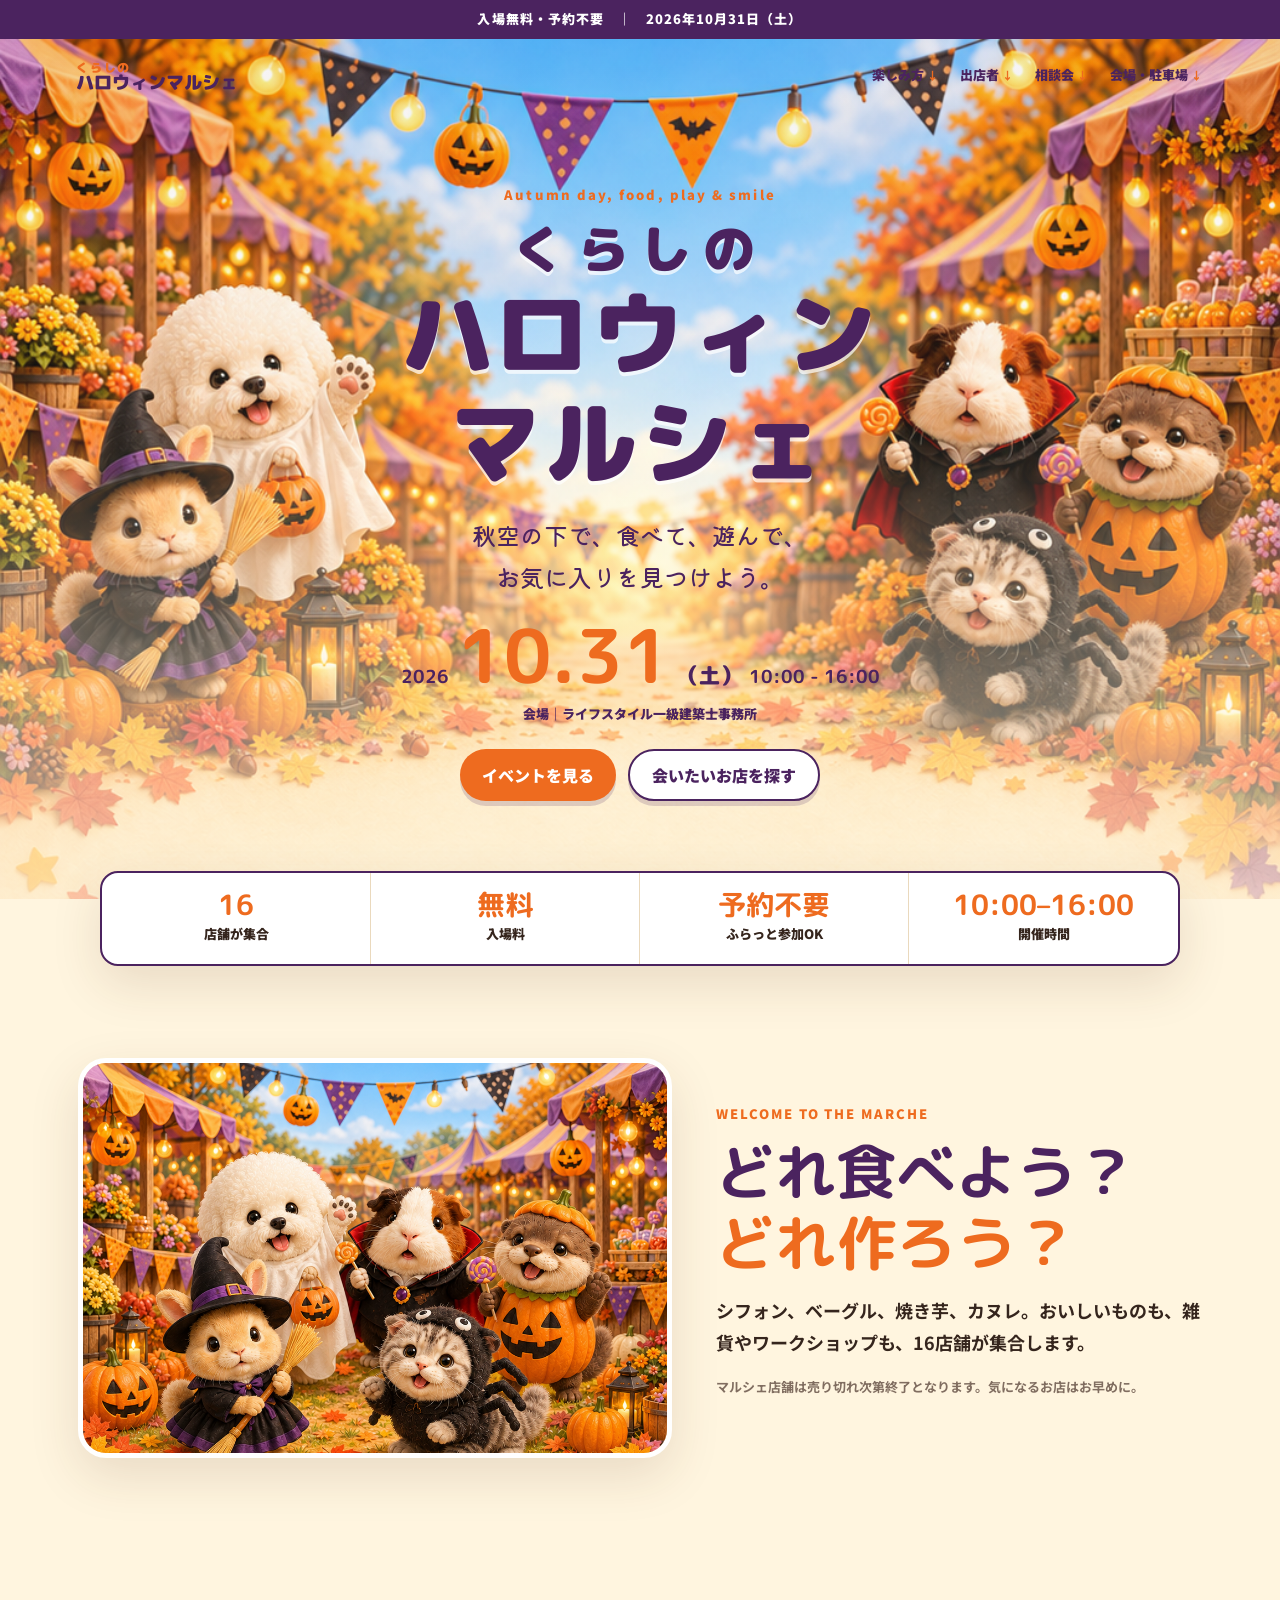
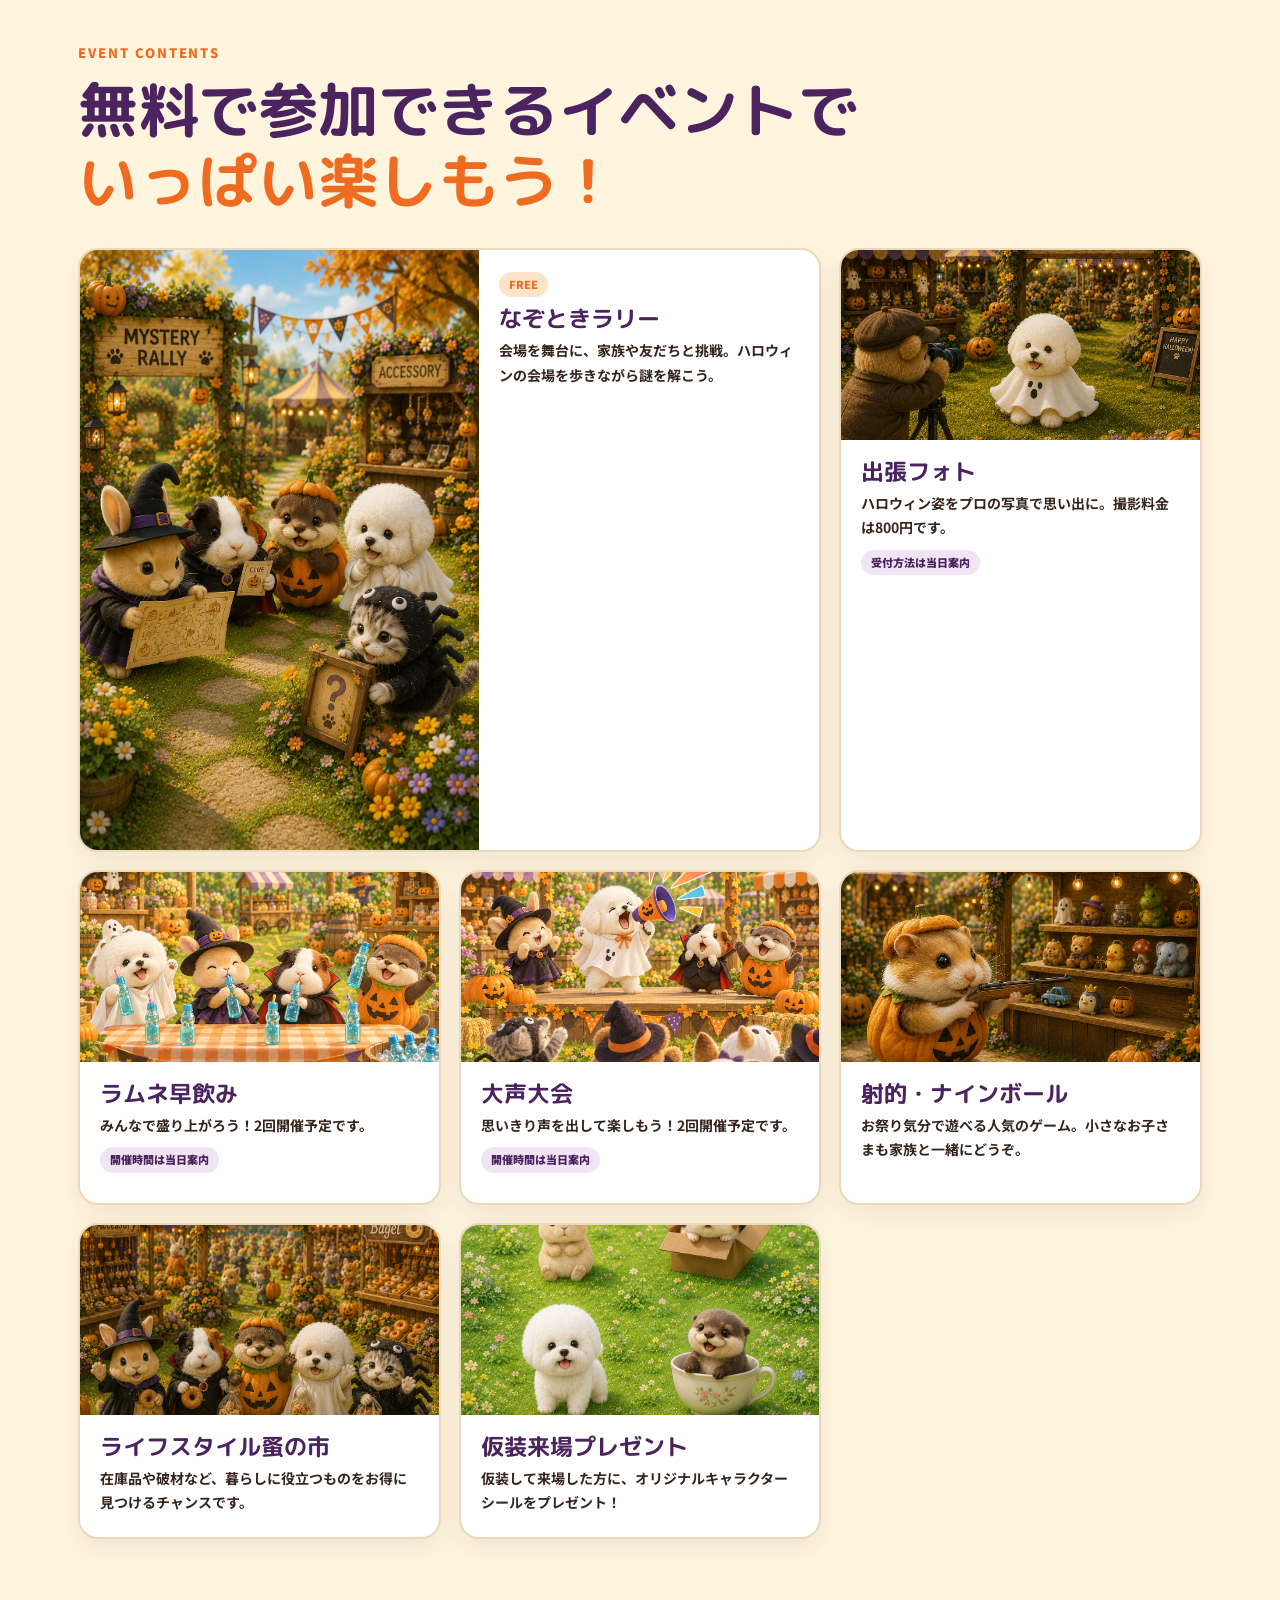
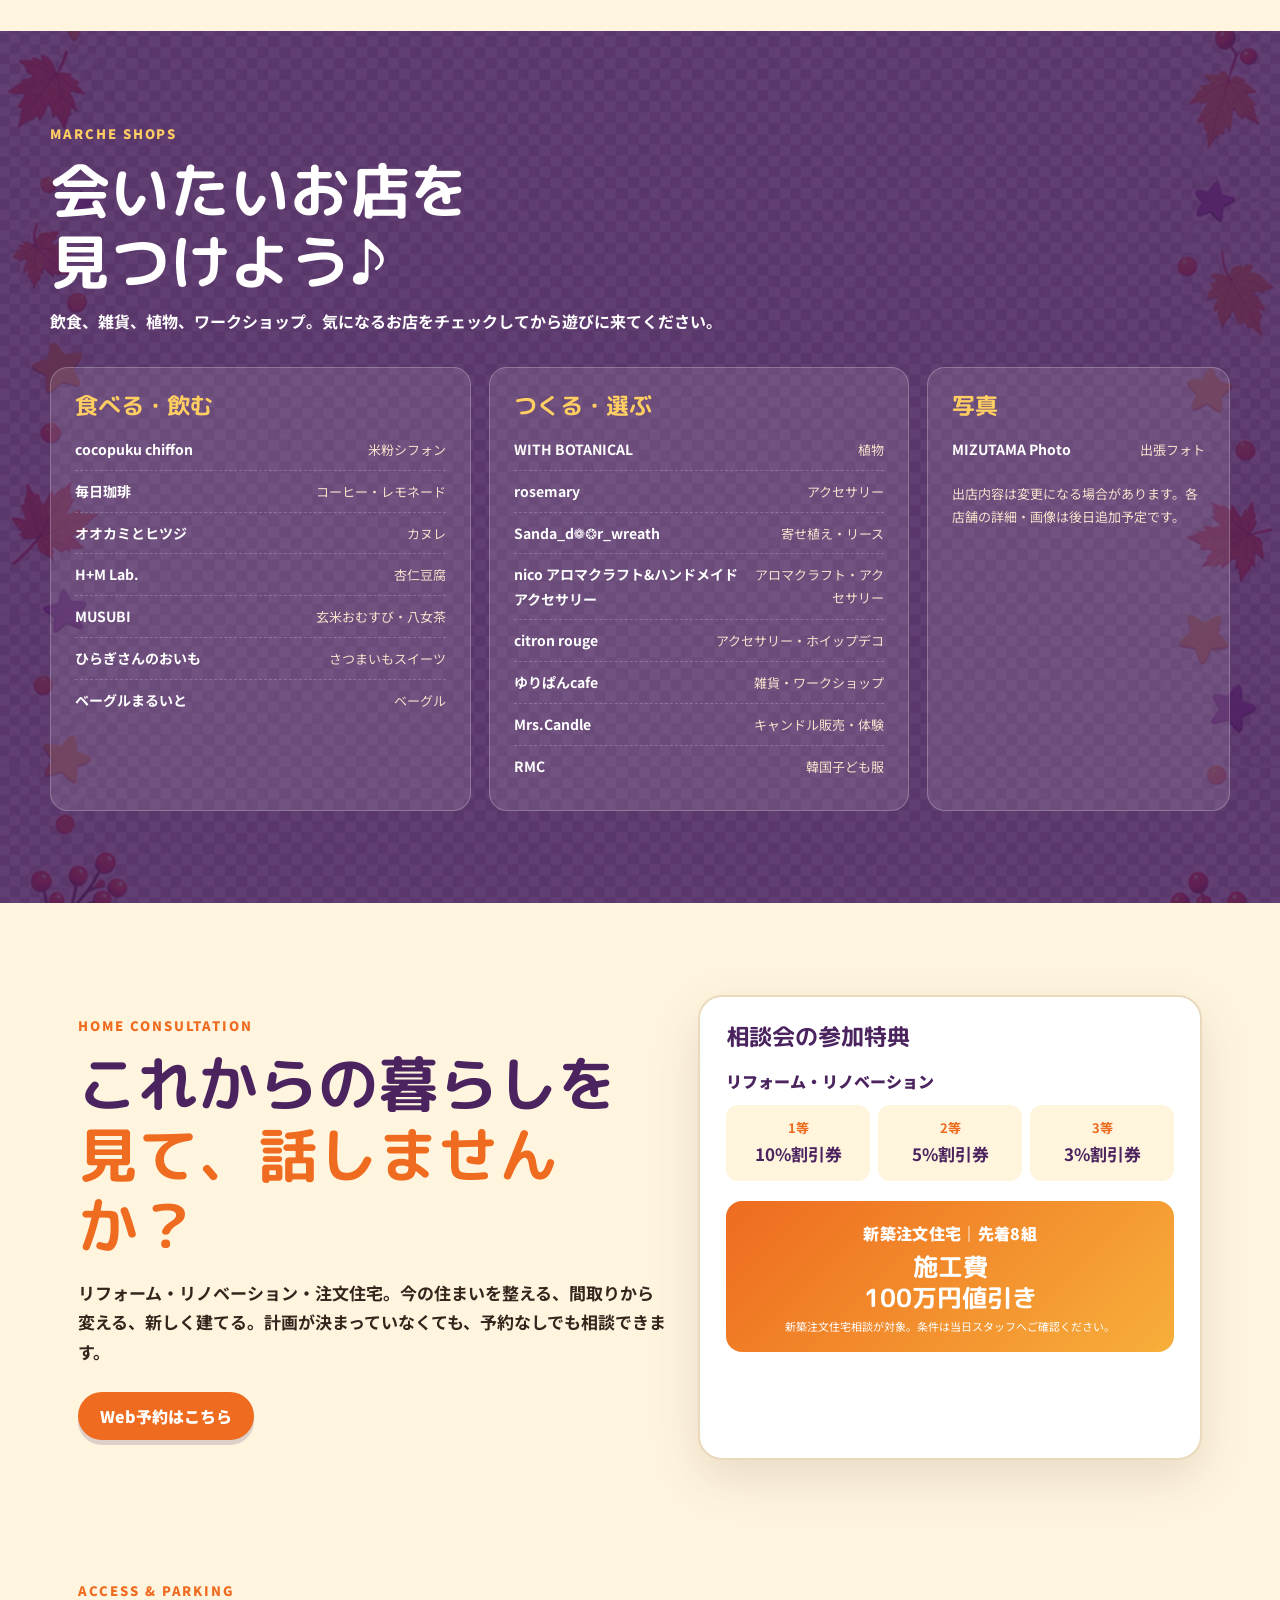
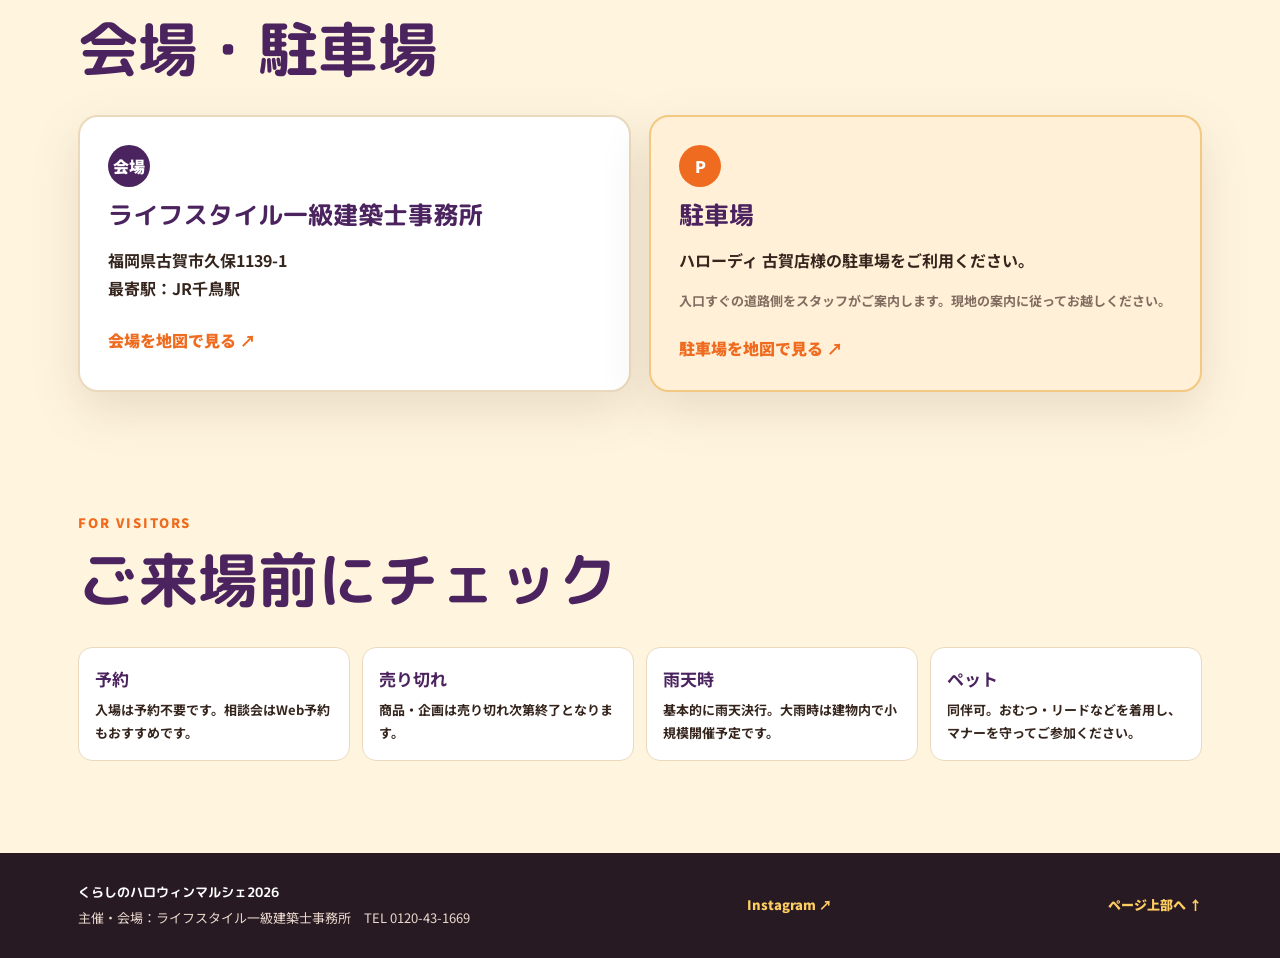
==== commit 45ef1607: "Separate consultation benefits by project type" ====
--- a/index.html
+++ b/index.html
@@ -55,7 +55,7 @@
       <div class="shop-group shop-photo"><h3>写真</h3><ul><li><b>MIZUTAMA Photo</b><span>出張フォト</span></li></ul><p>出店内容は変更になる場合があります。各店舗の詳細・画像は後日追加予定です。</p></div>
     </div></section>
 
-    <section class="paper-section consultation" id="consultation"><div class="consultation-copy"><p class="eyebrow">Home consultation</p><h2>これからの暮らしを<br><em>見て、話しませんか？</em></h2><p>リフォーム・リノベーション・注文住宅。今の住まいを整える、間取りから変える、新しく建てる。計画が決まっていなくても、予約なしでも相談できます。</p><a class="btn btn-primary" href="https://docs.google.com/forms/d/e/1FAIpQLSfXJX2_QZM__ovj98CNVRpOp_KHWAnsBGS0g7tBRuc2JekeVQ/viewform?usp=publish-editor" target="_blank" rel="noreferrer">Web予約はこちら</a></div><div class="benefits"><h3>相談会の参加特典</h3><div class="benefit-list"><div><b>1等</b><strong>10%割引券</strong></div><div><b>2等</b><strong>5%割引券</strong></div><div><b>3等</b><strong>3%割引券</strong></div></div><div class="campaign"><span>先着8組</span><b>注文住宅の施工費<br>100万円値引き</b><small>リフォーム・リノベーション相談、新築注文住宅相談が対象。条件は当日スタッフへご確認ください。</small></div></div></section>
+    <section class="paper-section consultation" id="consultation"><div class="consultation-copy"><p class="eyebrow">Home consultation</p><h2>これからの暮らしを<br><em>見て、話しませんか？</em></h2><p>リフォーム・リノベーション・注文住宅。今の住まいを整える、間取りから変える、新しく建てる。計画が決まっていなくても、予約なしでも相談できます。</p><a class="btn btn-primary" href="https://docs.google.com/forms/d/e/1FAIpQLSfXJX2_QZM__ovj98CNVRpOp_KHWAnsBGS0g7tBRuc2JekeVQ/viewform?usp=publish-editor" target="_blank" rel="noreferrer">Web予約はこちら</a></div><div class="benefits"><h3>相談会の参加特典</h3><div class="benefit-block"><h4>リフォーム・リノベーション</h4><div class="benefit-list"><div><b>1等</b><strong>10%割引券</strong></div><div><b>2等</b><strong>5%割引券</strong></div><div><b>3等</b><strong>3%割引券</strong></div></div></div><div class="campaign"><span>新築注文住宅｜先着8組</span><b>施工費<br>100万円値引き</b><small>新築注文住宅相談が対象。条件は当日スタッフへご確認ください。</small></div></div></section>
 
     <section class="paper-section access-section" id="access"><div class="section-heading"><p class="eyebrow">Access &amp; parking</p><h2>会場・駐車場</h2></div><div class="access-grid"><div class="access-card"><span class="access-icon">会場</span><h3>ライフスタイル一級建築士事務所</h3><p>福岡県古賀市久保1139-1<br>最寄駅：JR千鳥駅</p><a class="text-link" href="https://www.google.com/maps/search/%E7%A6%8F%E5%B2%A1%E7%9C%8C%E5%8F%A4%E8%B3%80%E5%B8%82%E4%B9%85%E4%BF%9D1139-1" target="_blank" rel="noopener">会場を地図で見る ↗</a></div><div class="access-card parking-card"><span class="access-icon">P</span><h3>駐車場</h3><p><b>ハローディ 古賀店様</b>の駐車場をご利用ください。</p><p class="small-note">入口すぐの道路側をスタッフがご案内します。現地の案内に従ってお越しください。</p><a class="text-link" href="https://www.google.com/maps/search/%E3%83%8F%E3%83%AD%E3%83%BC%E3%83%87%E3%82%A3%E5%8F%A4%E8%B3%80%E5%BA%97" target="_blank" rel="noopener">駐車場を地図で見る ↗</a></div></div></section>
 
--- a/style.css
+++ b/style.css
@@ -23,3 +23,7 @@
   .hero-place{font-size:12px;line-height:1.5}
   .hero-actions{margin-top:18px}
 }
+
+.benefit-block{padding-bottom:4px}
+.benefit-block h4{margin:0 0 10px;color:var(--purple);font-size:16px;font-weight:900}
+.campaign span{letter-spacing:.02em}
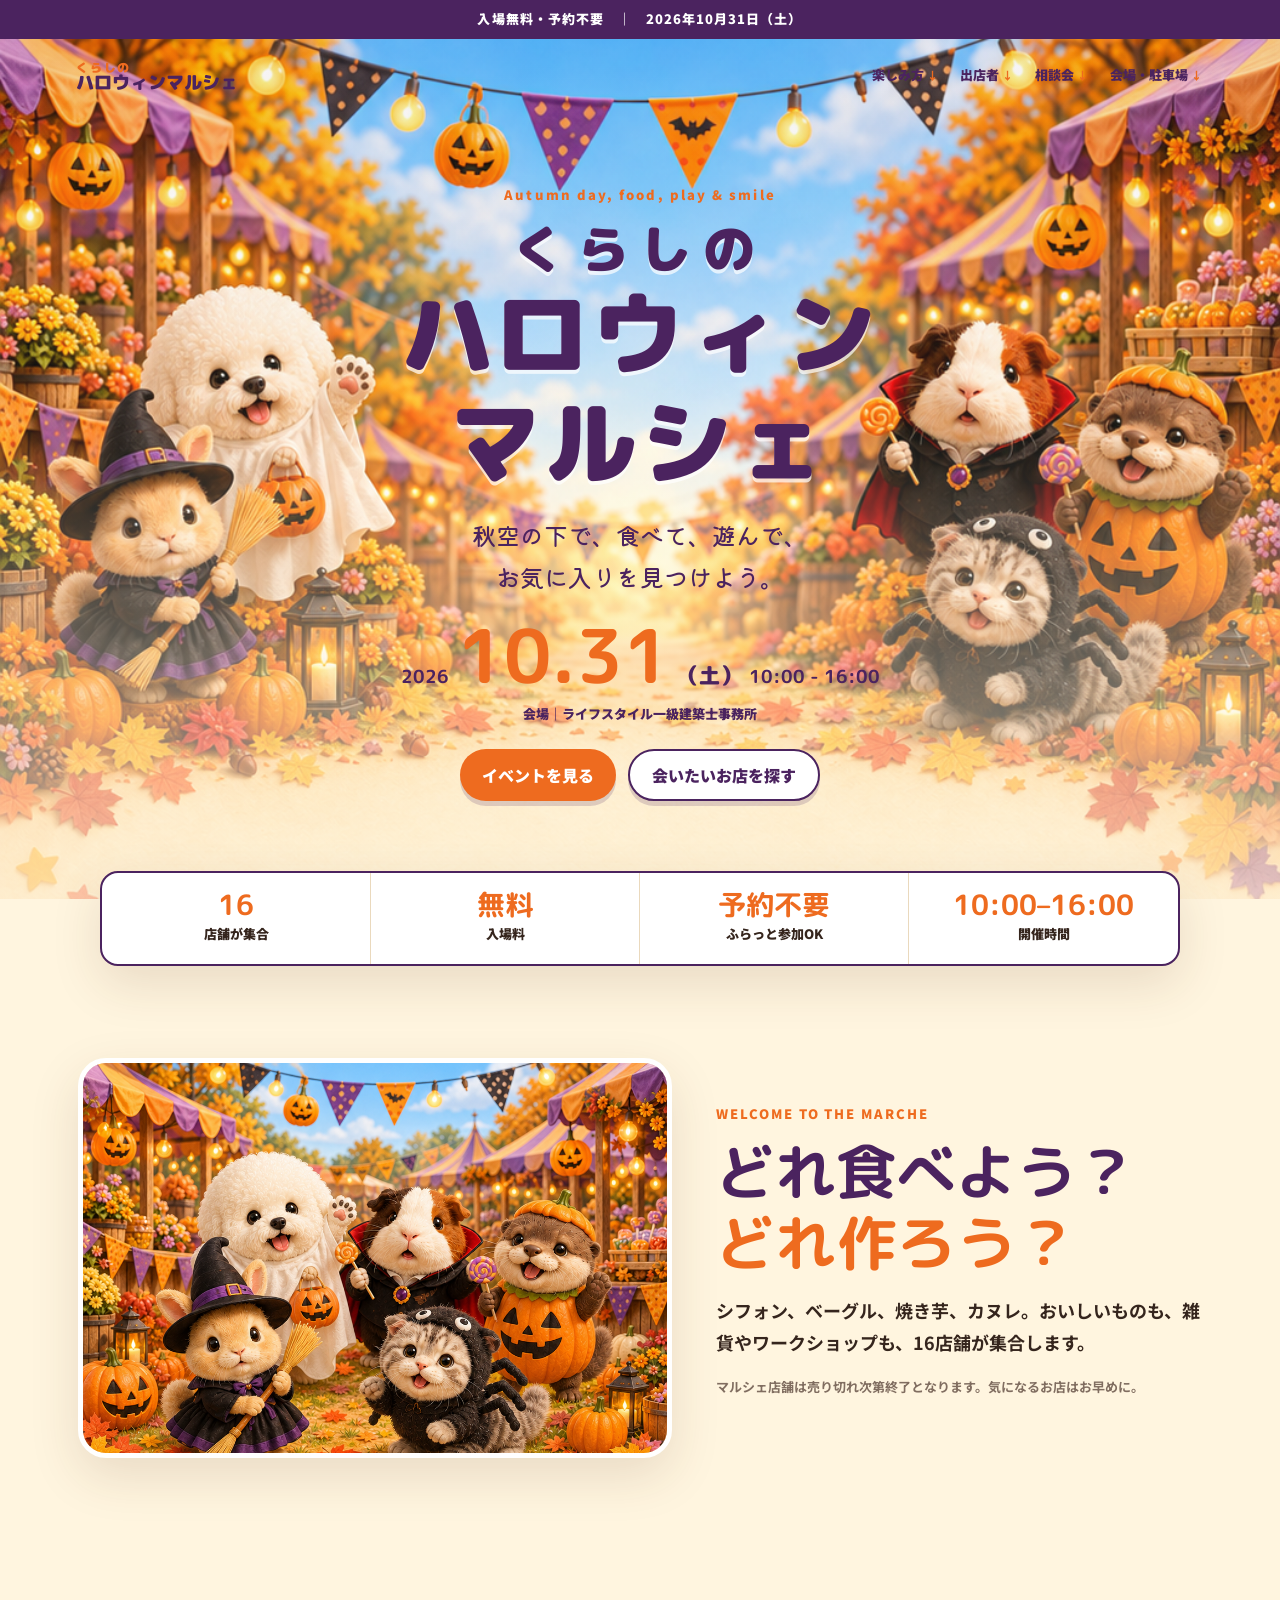
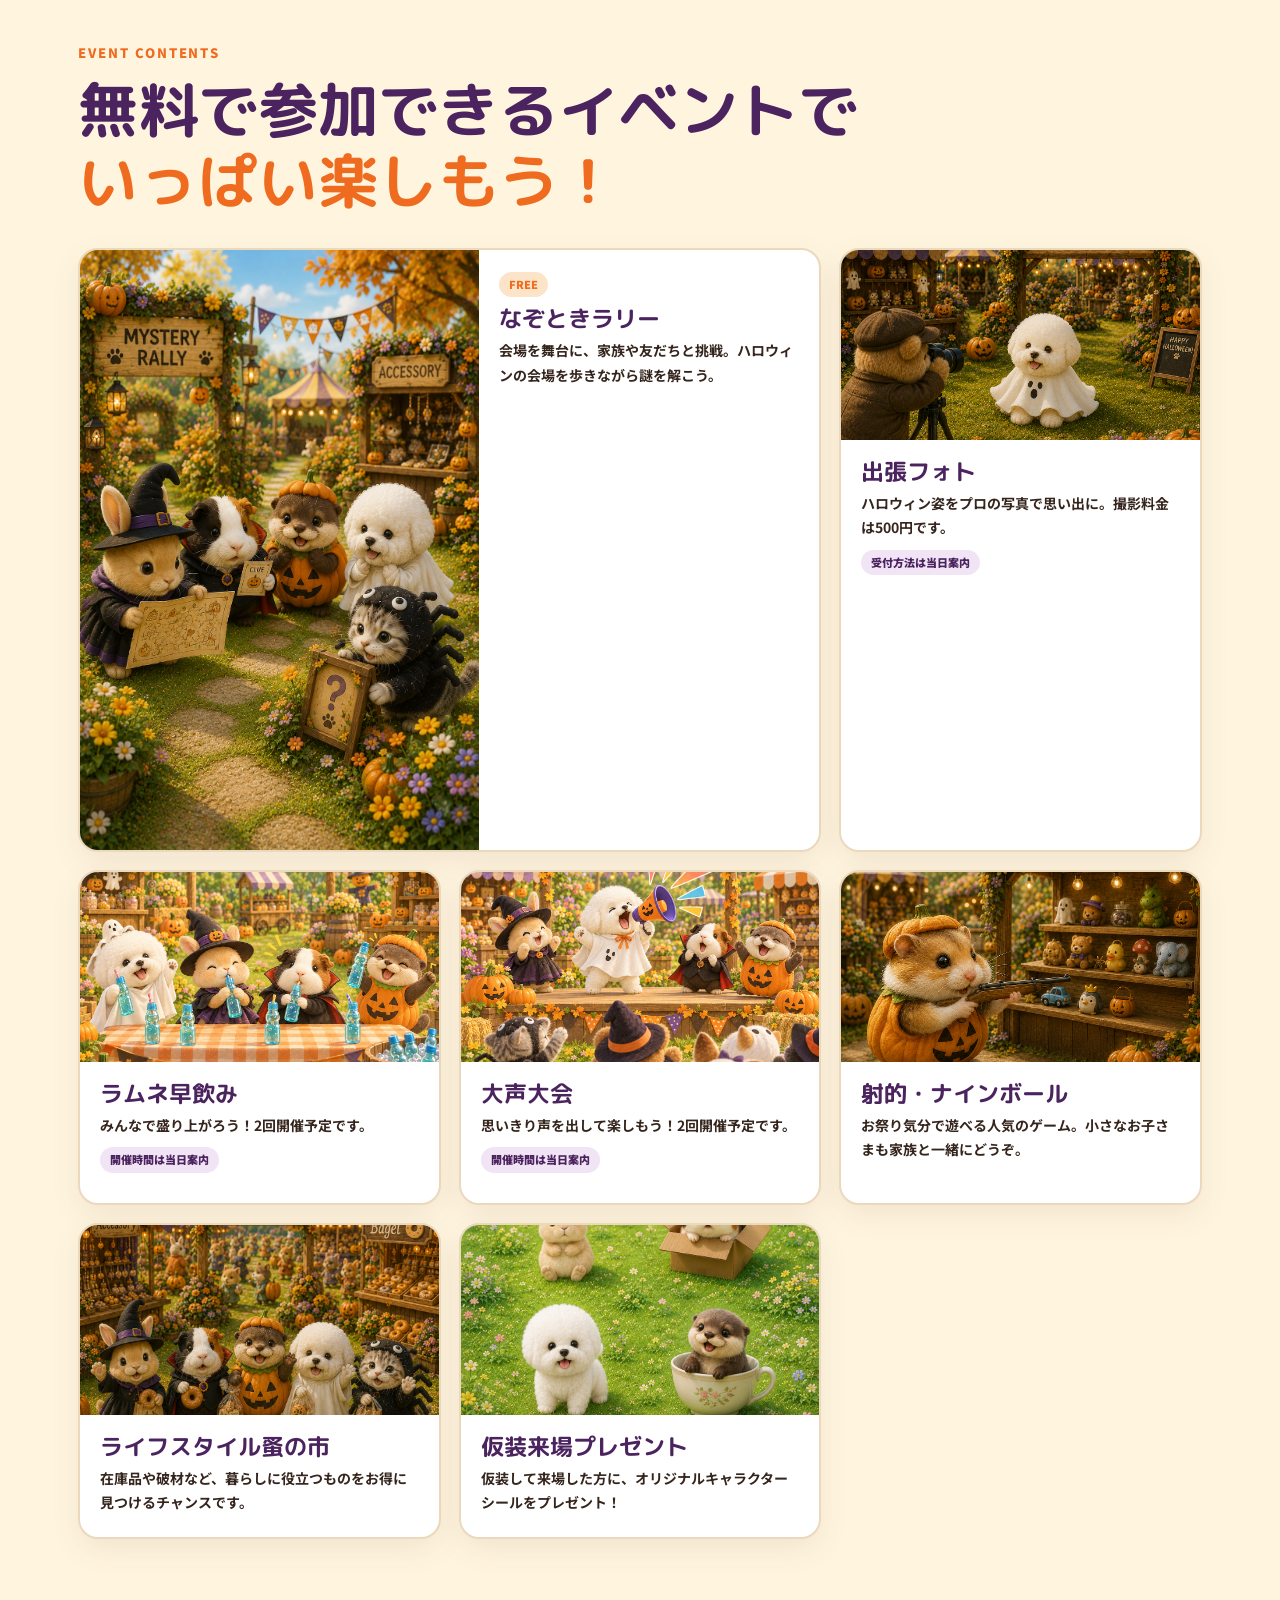
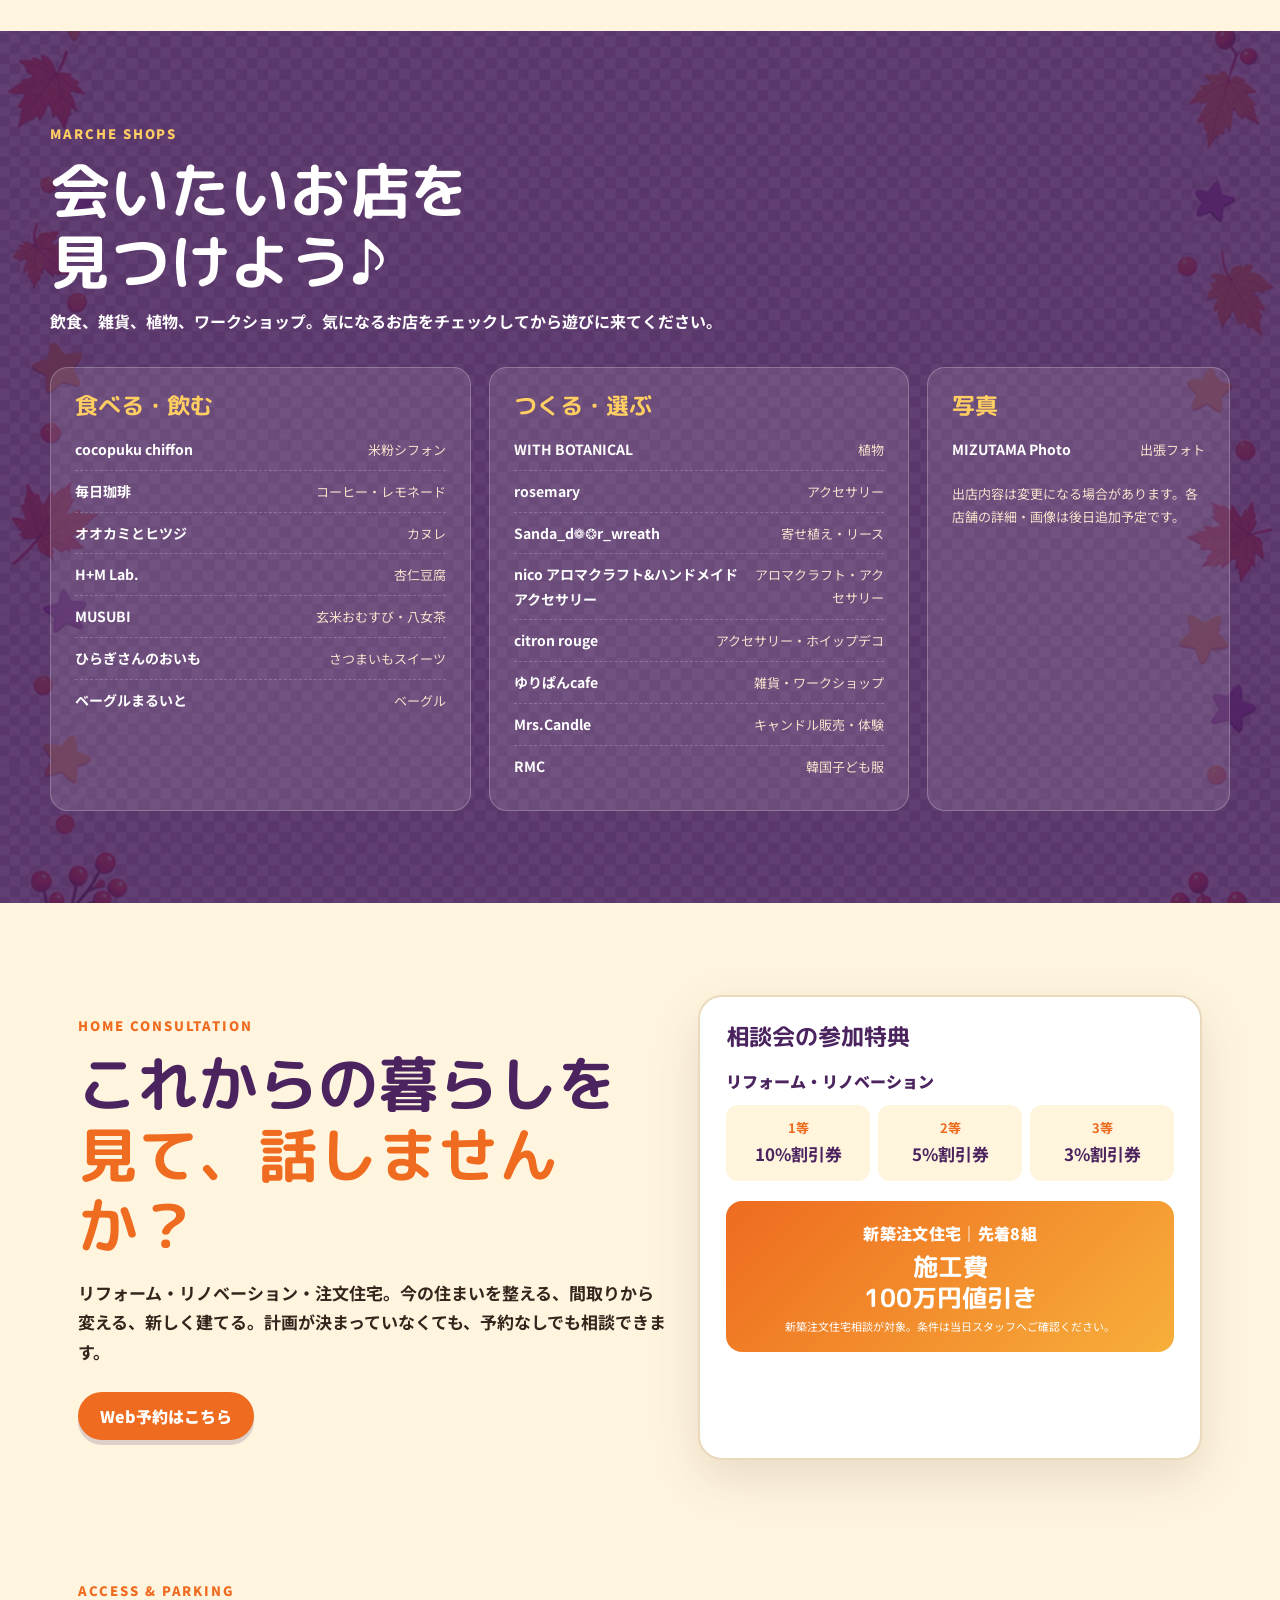
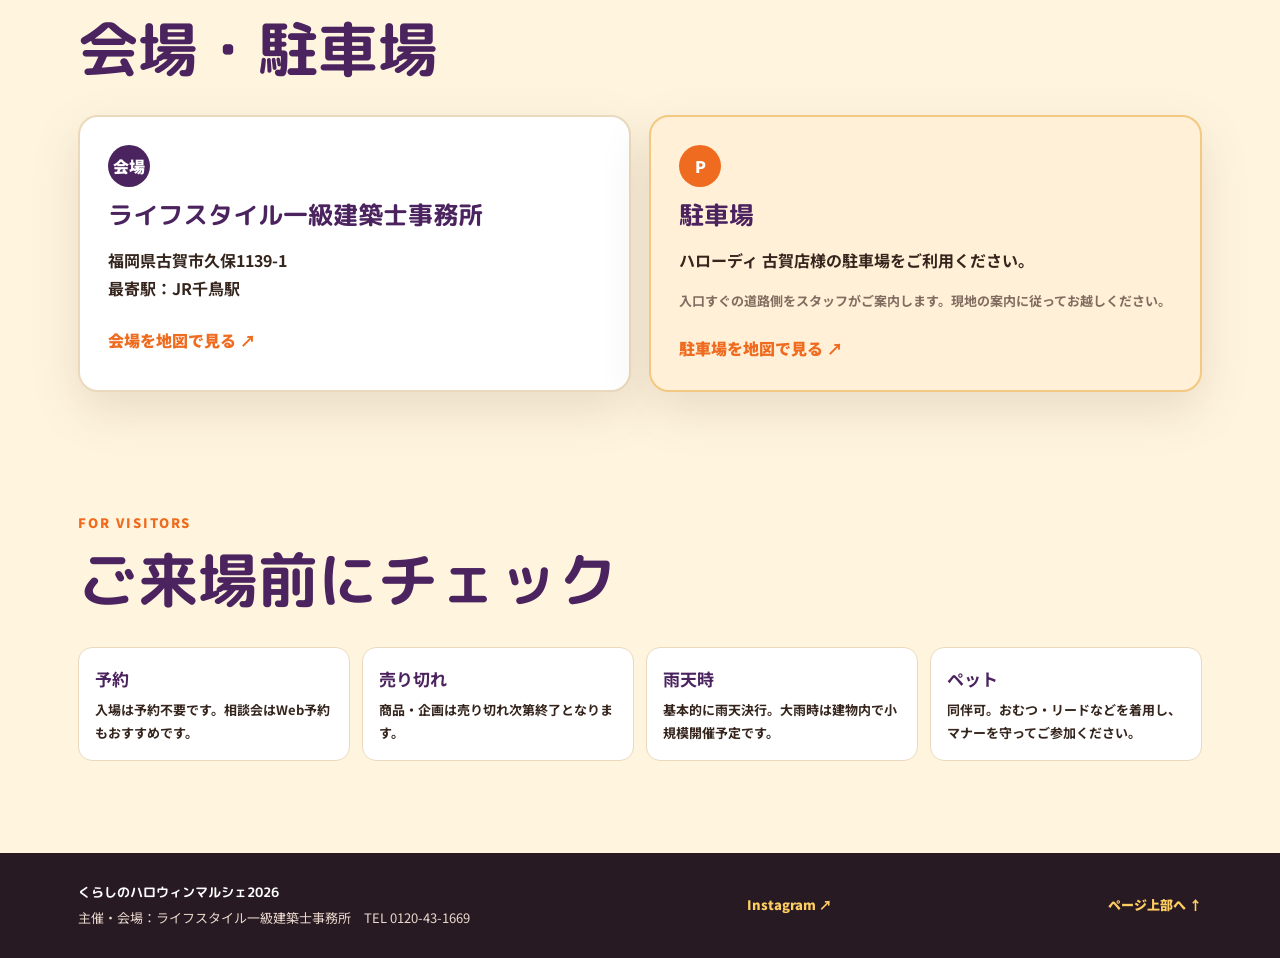
==== commit a9d98517: "Update photo booth price to 500 yen" ====
--- a/index.html
+++ b/index.html
@@ -41,7 +41,7 @@
 
     <section class="paper-section" id="contents"><div class="section-heading"><p class="eyebrow">Event contents</p><h2>無料で参加できるイベントで<br><em>いっぱい楽しもう！</em></h2></div><div class="feature-grid">
       <article class="feature-card feature-large"><img src="assets/mystery-rally.png" alt="会場を歩いて楽しむ謎解きラリー"><div><span class="feature-label">FREE</span><h3>なぞときラリー</h3><p>会場を舞台に、家族や友だちと挑戦。ハロウィンの会場を歩きながら謎を解こう。</p></div></article>
-      <article class="feature-card"><img src="assets/photo-dog.png" alt="プロカメラマンによる出張フォト"><div><h3>出張フォト</h3><p>ハロウィン姿をプロの写真で思い出に。撮影料金は800円です。</p><span class="detail-pill">受付方法は当日案内</span></div></article>
+      <article class="feature-card"><img src="assets/photo-dog.png" alt="プロカメラマンによる出張フォト"><div><h3>出張フォト</h3><p>ハロウィン姿をプロの写真で思い出に。撮影料金は500円です。</p><span class="detail-pill">受付方法は当日案内</span></div></article>
       <article class="feature-card"><img src="assets/ramune-competition.png" alt="動物たちがラムネ早飲み大会を楽しむ様子"><div><h3>ラムネ早飲み</h3><p>みんなで盛り上がろう！2回開催予定です。</p><span class="detail-pill">開催時間は当日案内</span></div></article>
       <article class="feature-card"><img src="assets/loud-voice-contest.png" alt="動物たちが大声大会を楽しむ様子"><div><h3>大声大会</h3><p>思いきり声を出して楽しもう！2回開催予定です。</p><span class="detail-pill">開催時間は当日案内</span></div></article>
       <article class="feature-card"><img src="assets/shooting-hamster.png" alt="ハロウィンの射的遊び"><div><h3>射的・ナインボール</h3><p>お祭り気分で遊べる人気のゲーム。小さなお子さまも家族と一緒にどうぞ。</p></div></article>
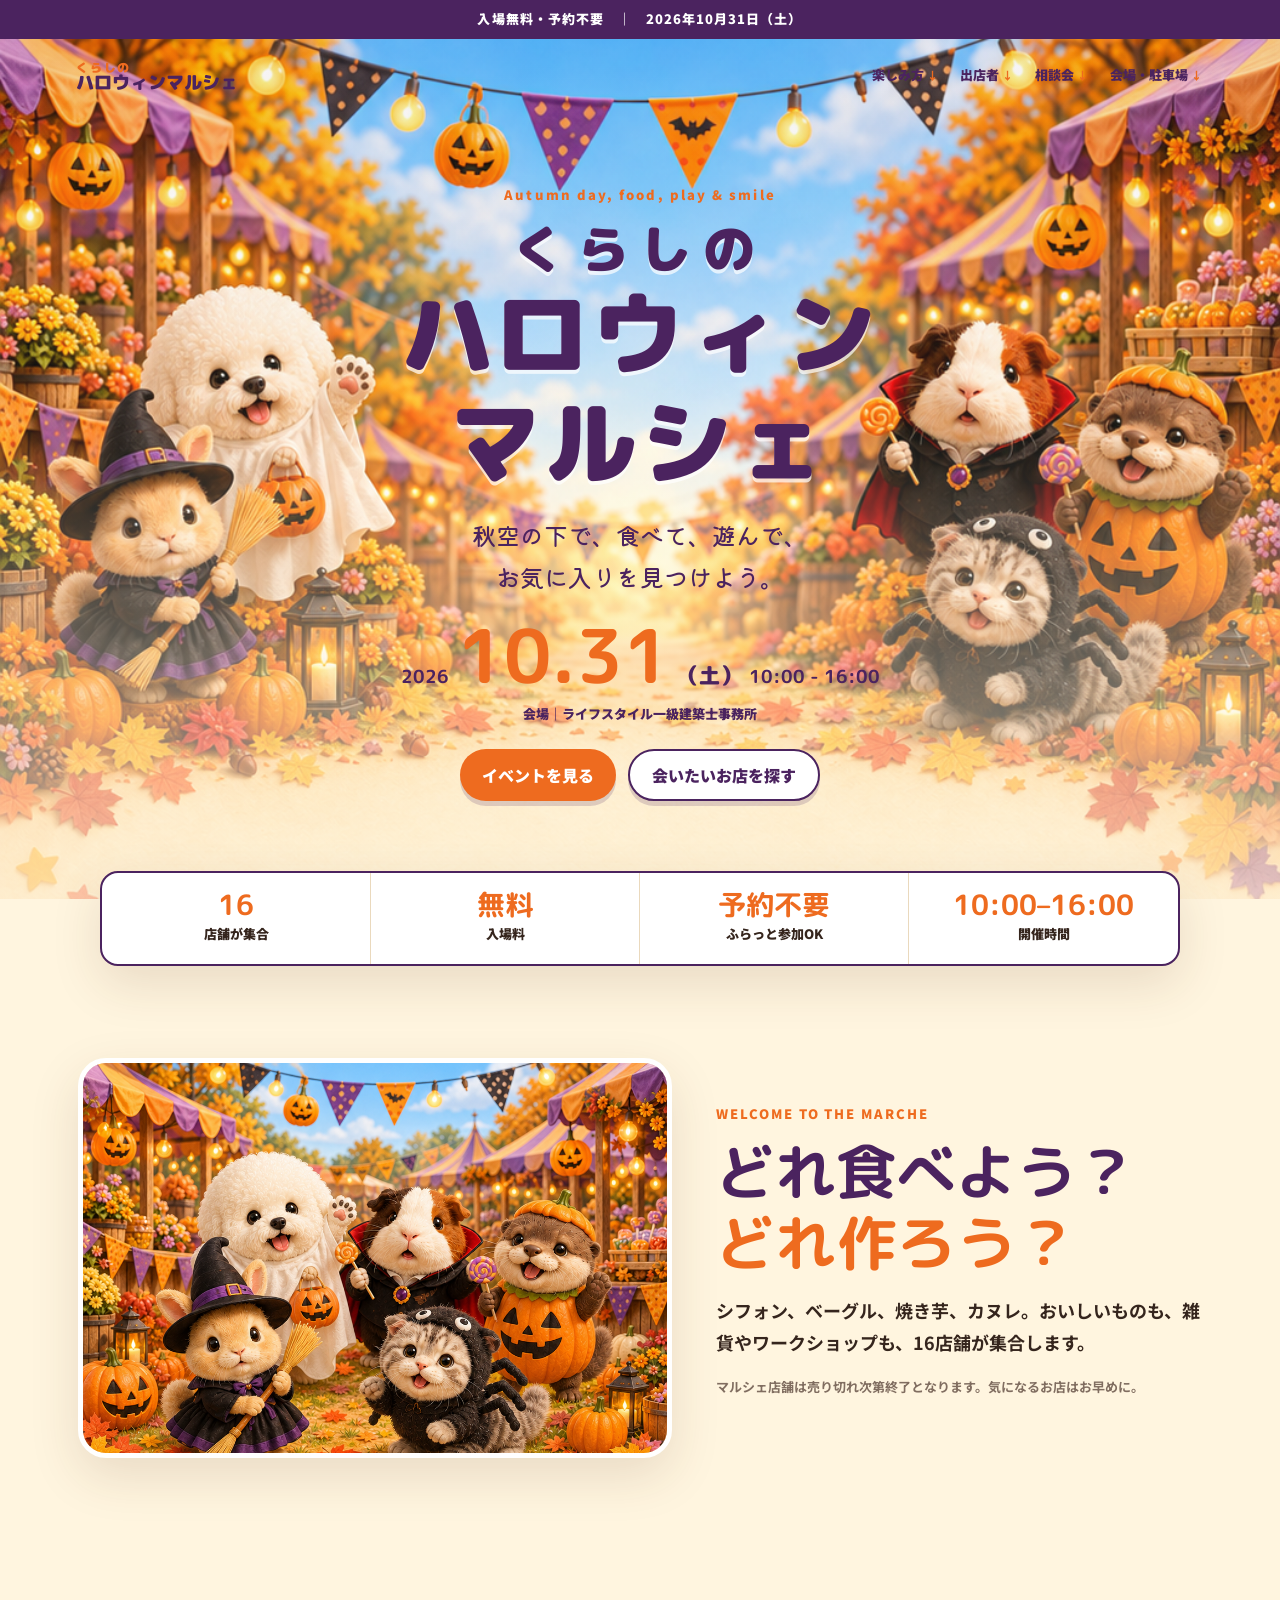
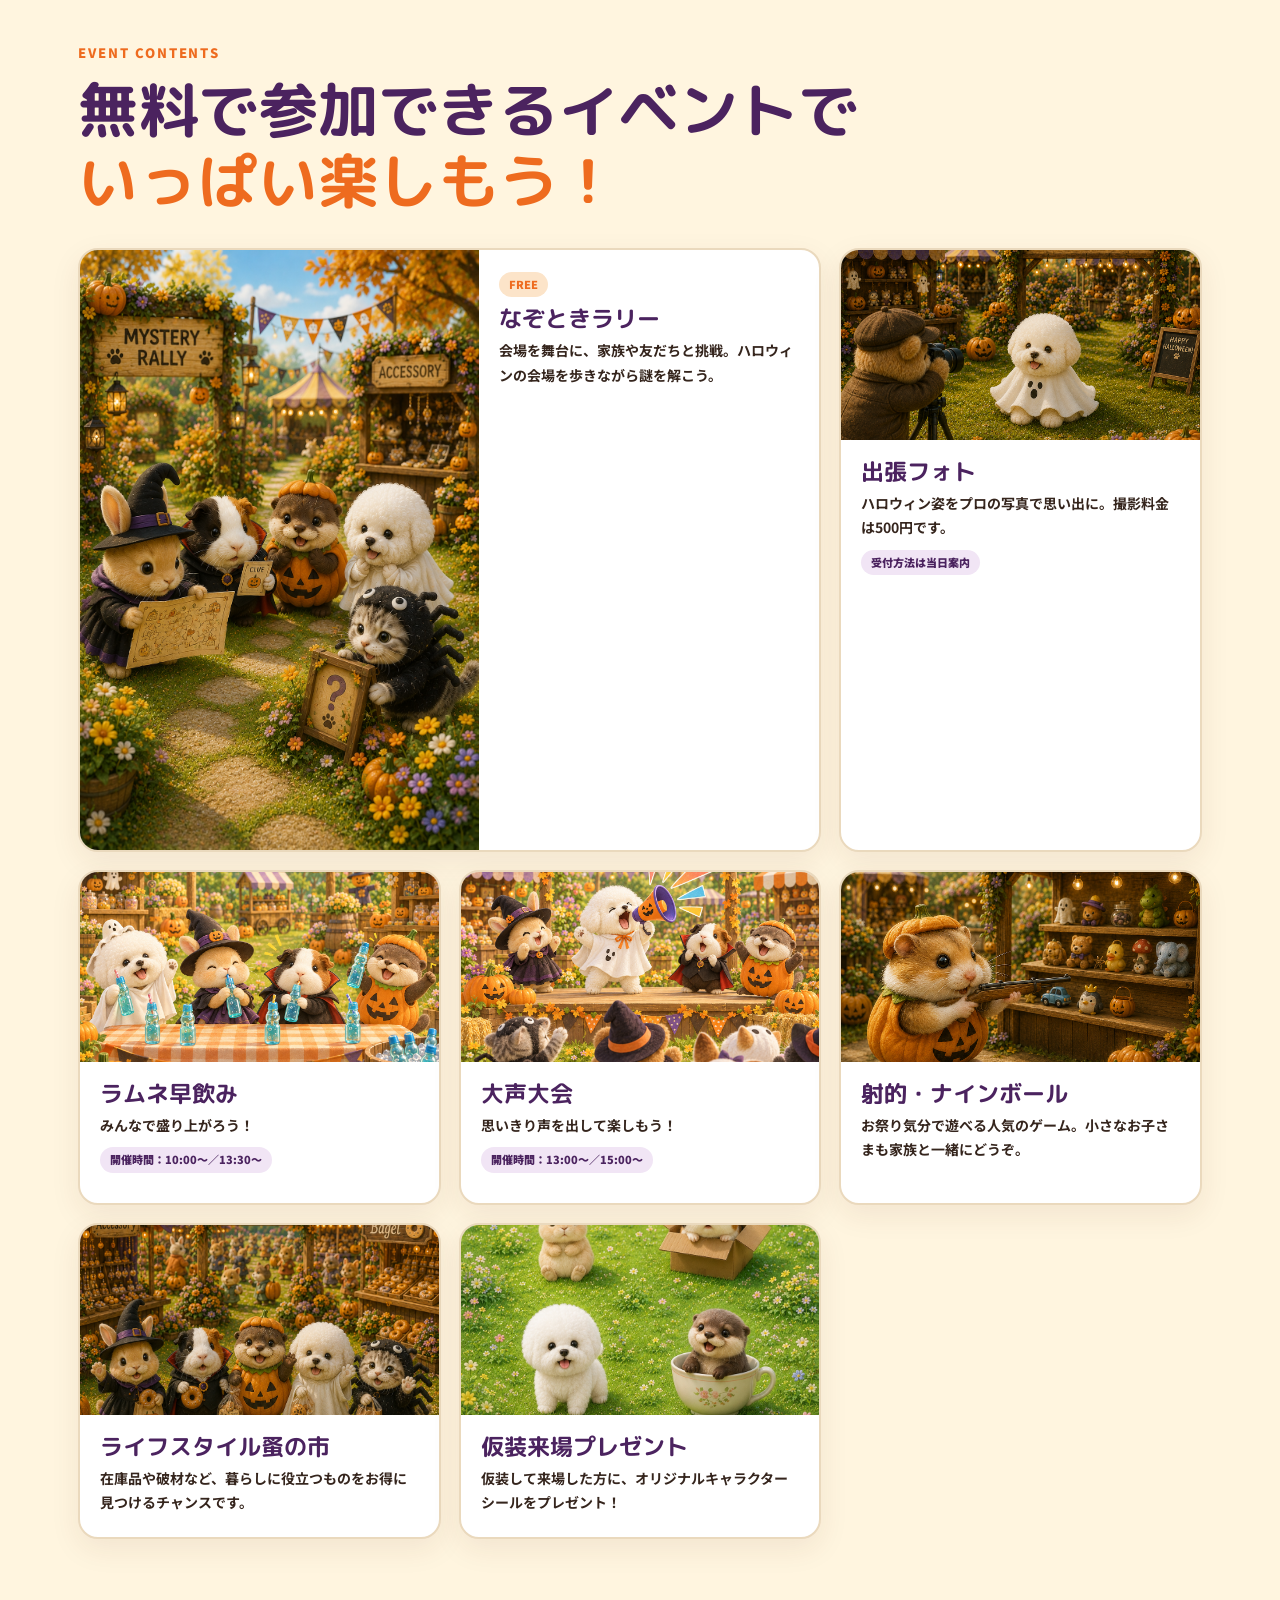
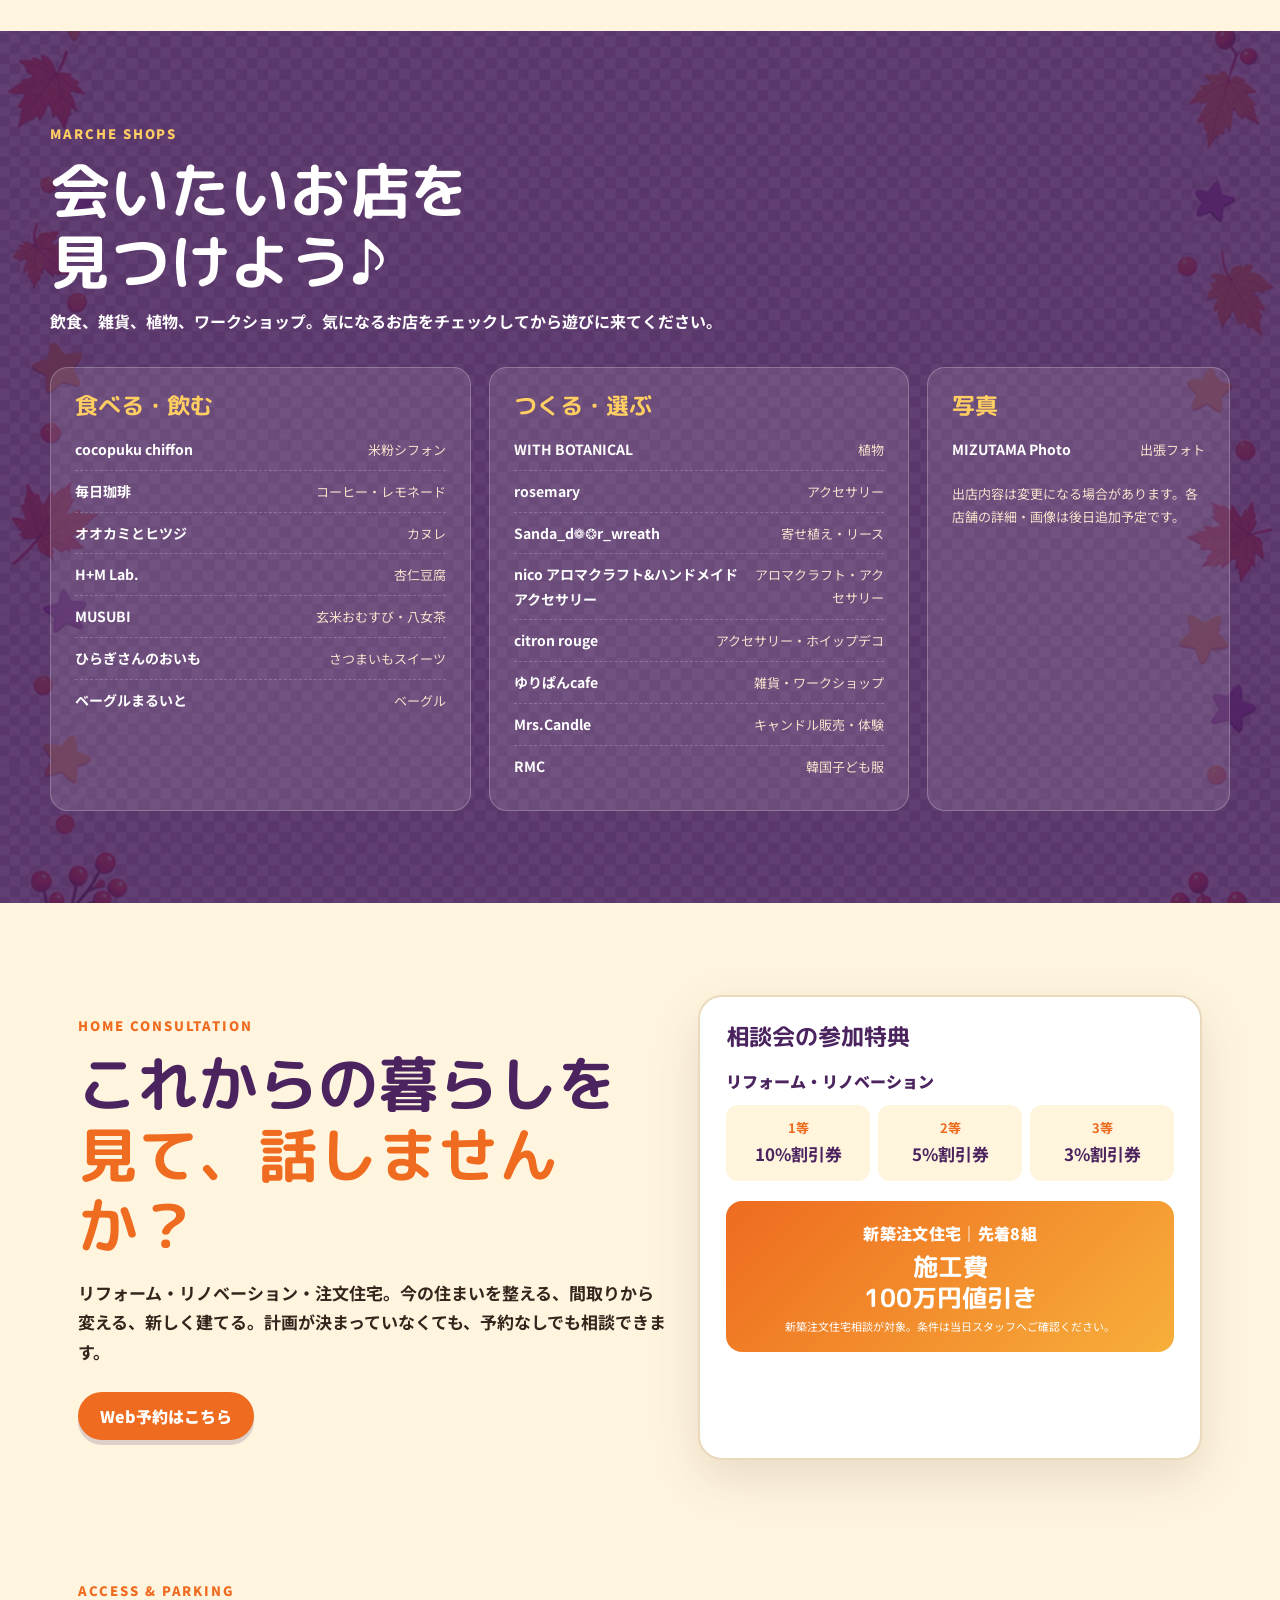
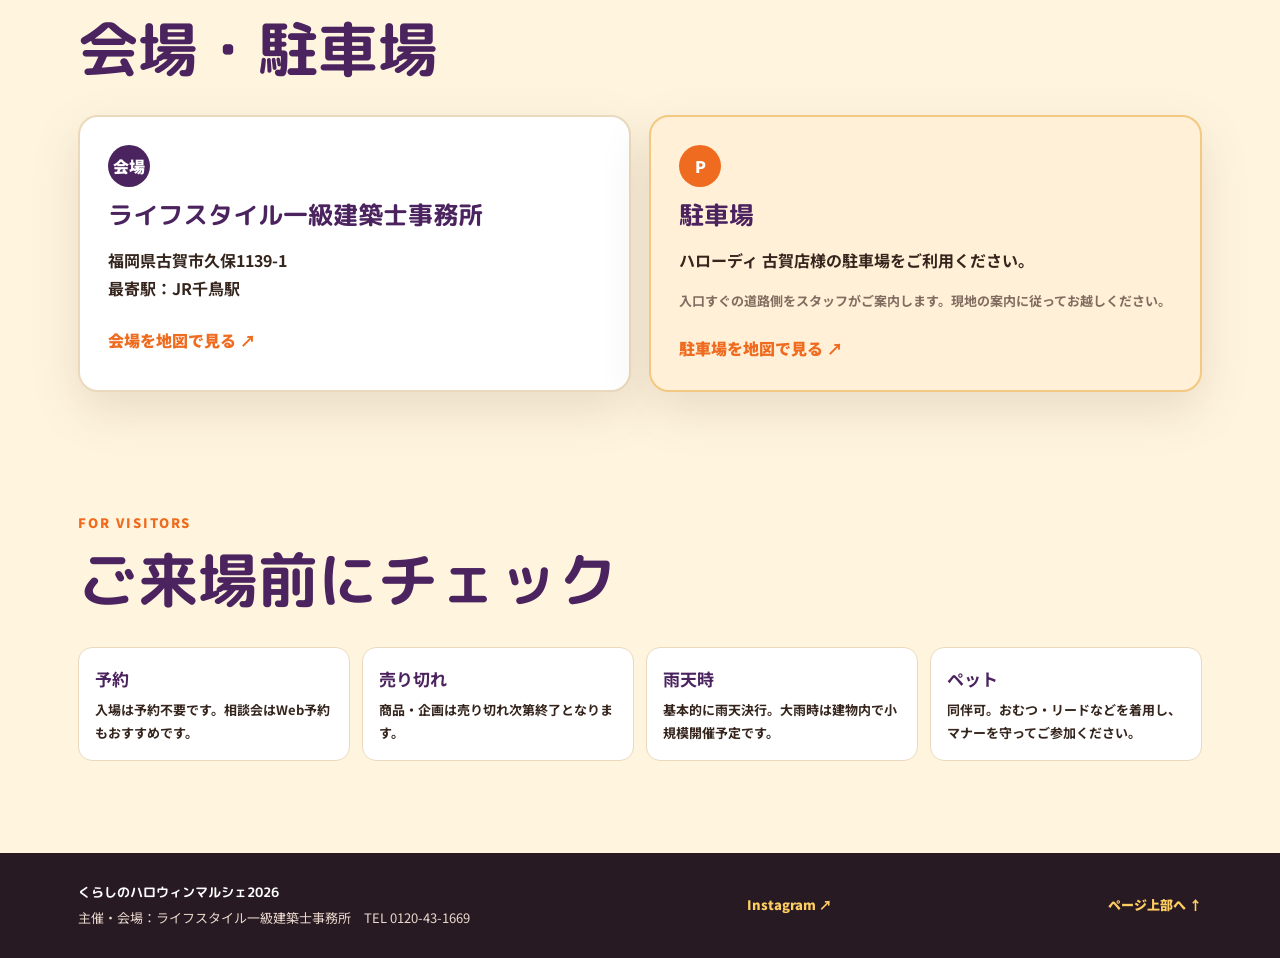
==== commit 6fa039f5: "Add event times for contests" ====
--- a/index.html
+++ b/index.html
@@ -42,8 +42,8 @@
     <section class="paper-section" id="contents"><div class="section-heading"><p class="eyebrow">Event contents</p><h2>無料で参加できるイベントで<br><em>いっぱい楽しもう！</em></h2></div><div class="feature-grid">
       <article class="feature-card feature-large"><img src="assets/mystery-rally.png" alt="会場を歩いて楽しむ謎解きラリー"><div><span class="feature-label">FREE</span><h3>なぞときラリー</h3><p>会場を舞台に、家族や友だちと挑戦。ハロウィンの会場を歩きながら謎を解こう。</p></div></article>
       <article class="feature-card"><img src="assets/photo-dog.png" alt="プロカメラマンによる出張フォト"><div><h3>出張フォト</h3><p>ハロウィン姿をプロの写真で思い出に。撮影料金は500円です。</p><span class="detail-pill">受付方法は当日案内</span></div></article>
-      <article class="feature-card"><img src="assets/ramune-competition.png" alt="動物たちがラムネ早飲み大会を楽しむ様子"><div><h3>ラムネ早飲み</h3><p>みんなで盛り上がろう！2回開催予定です。</p><span class="detail-pill">開催時間は当日案内</span></div></article>
-      <article class="feature-card"><img src="assets/loud-voice-contest.png" alt="動物たちが大声大会を楽しむ様子"><div><h3>大声大会</h3><p>思いきり声を出して楽しもう！2回開催予定です。</p><span class="detail-pill">開催時間は当日案内</span></div></article>
+      <article class="feature-card"><img src="assets/ramune-competition.png" alt="動物たちがラムネ早飲み大会を楽しむ様子"><div><h3>ラムネ早飲み</h3><p>みんなで盛り上がろう！</p><span class="detail-pill">開催時間：10:00〜／13:30〜</span></div></article>
+      <article class="feature-card"><img src="assets/loud-voice-contest.png" alt="動物たちが大声大会を楽しむ様子"><div><h3>大声大会</h3><p>思いきり声を出して楽しもう！</p><span class="detail-pill">開催時間：13:00〜／15:00〜</span></div></article>
       <article class="feature-card"><img src="assets/shooting-hamster.png" alt="ハロウィンの射的遊び"><div><h3>射的・ナインボール</h3><p>お祭り気分で遊べる人気のゲーム。小さなお子さまも家族と一緒にどうぞ。</p></div></article>
       <article class="feature-card"><img src="assets/market-marche.png" alt="ライフスタイル蚤の市のイメージ"><div><h3>ライフスタイル蚤の市</h3><p>在庫品や破材など、暮らしに役立つものをお得に見つけるチャンスです。</p></div></article>
       <article class="feature-card"><img src="assets/sticker.png" alt="仮装来場でもらえるオリジナルシール"><div><h3>仮装来場プレゼント</h3><p>仮装して来場した方に、オリジナルキャラクターシールをプレゼント！</p></div></article>
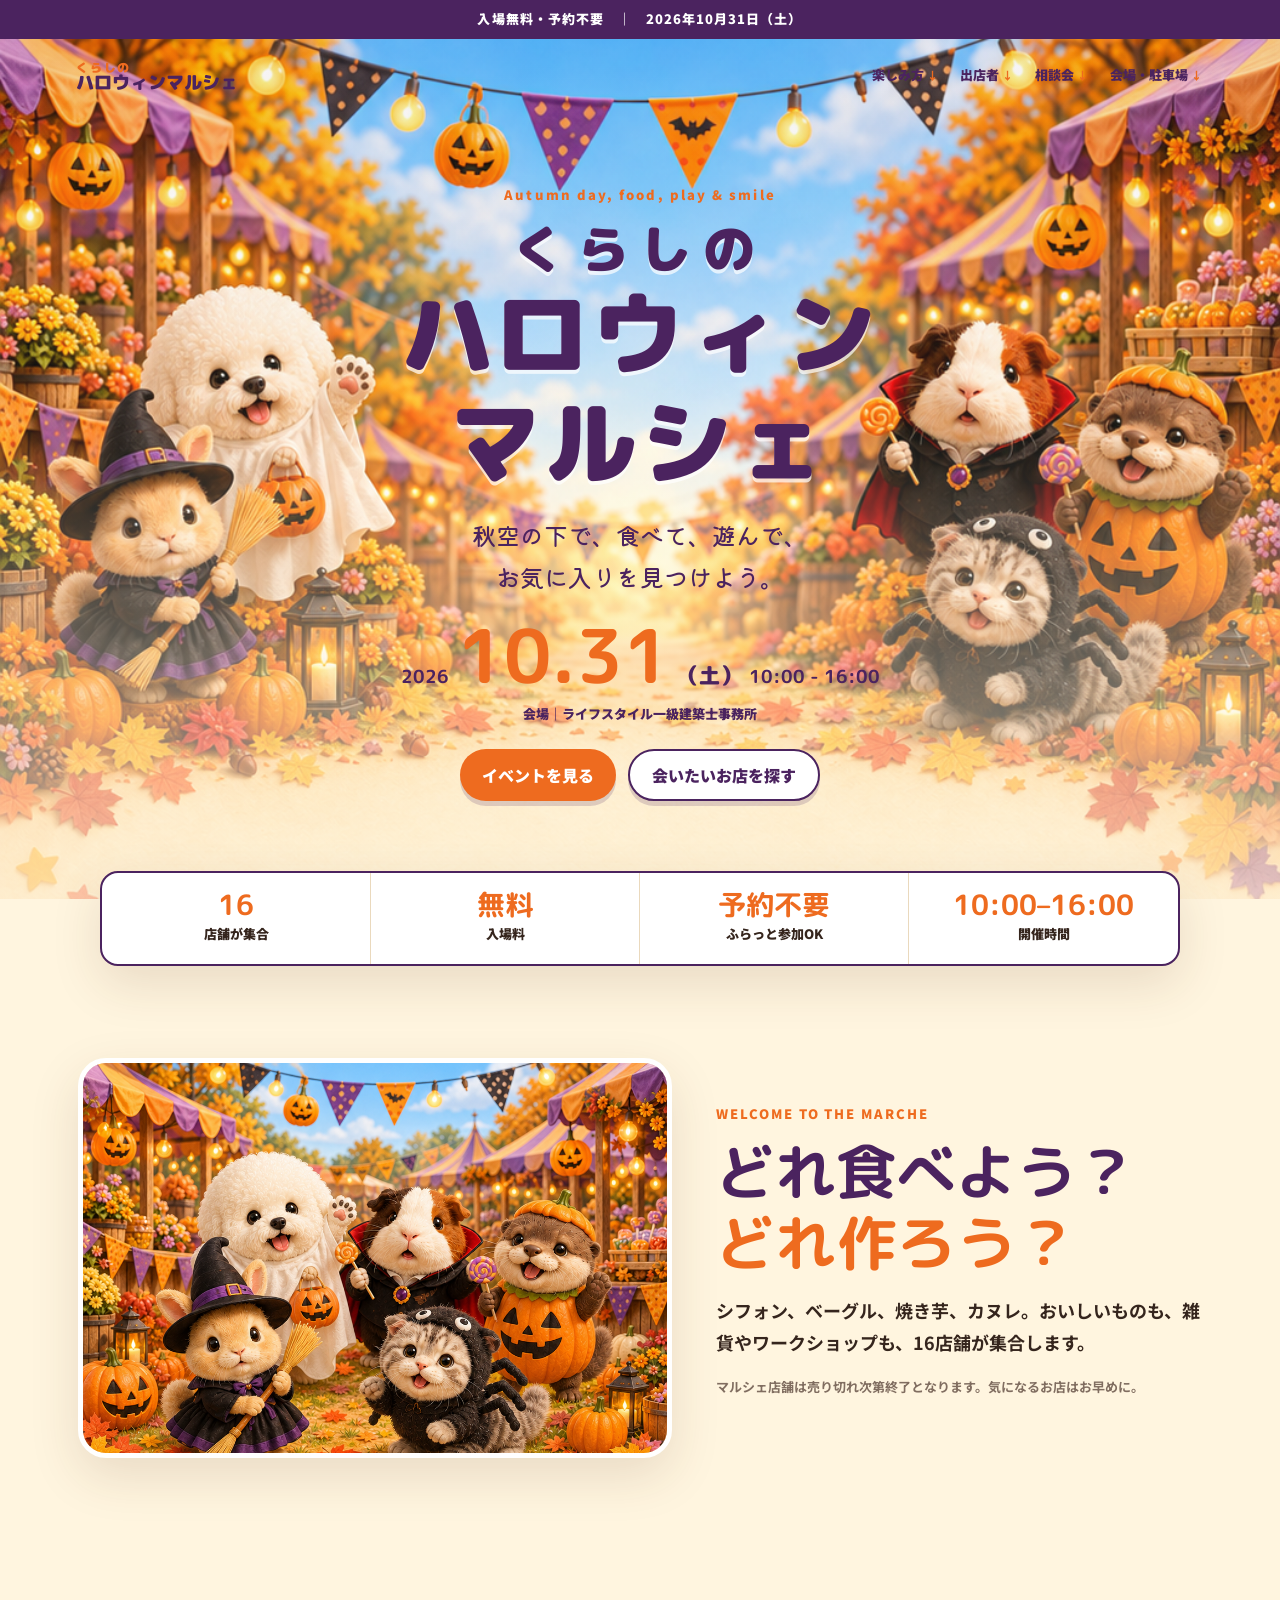
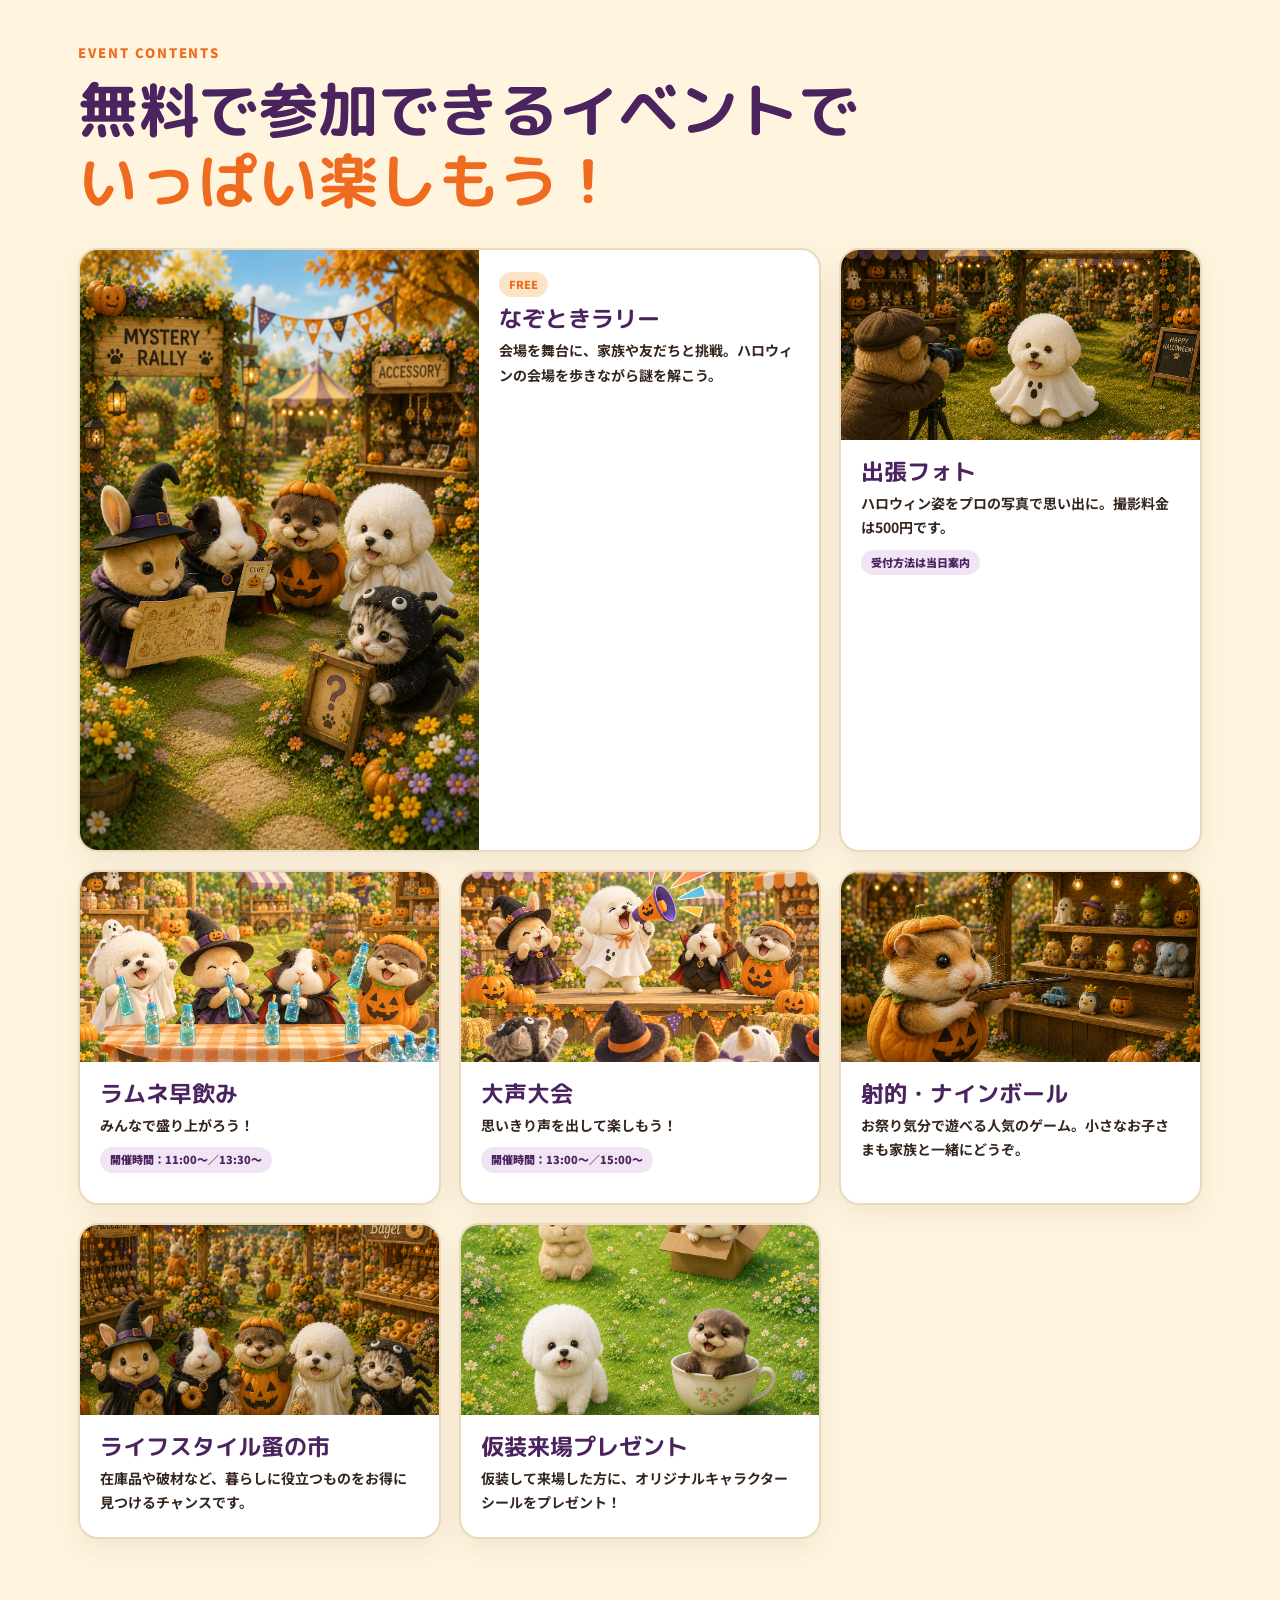
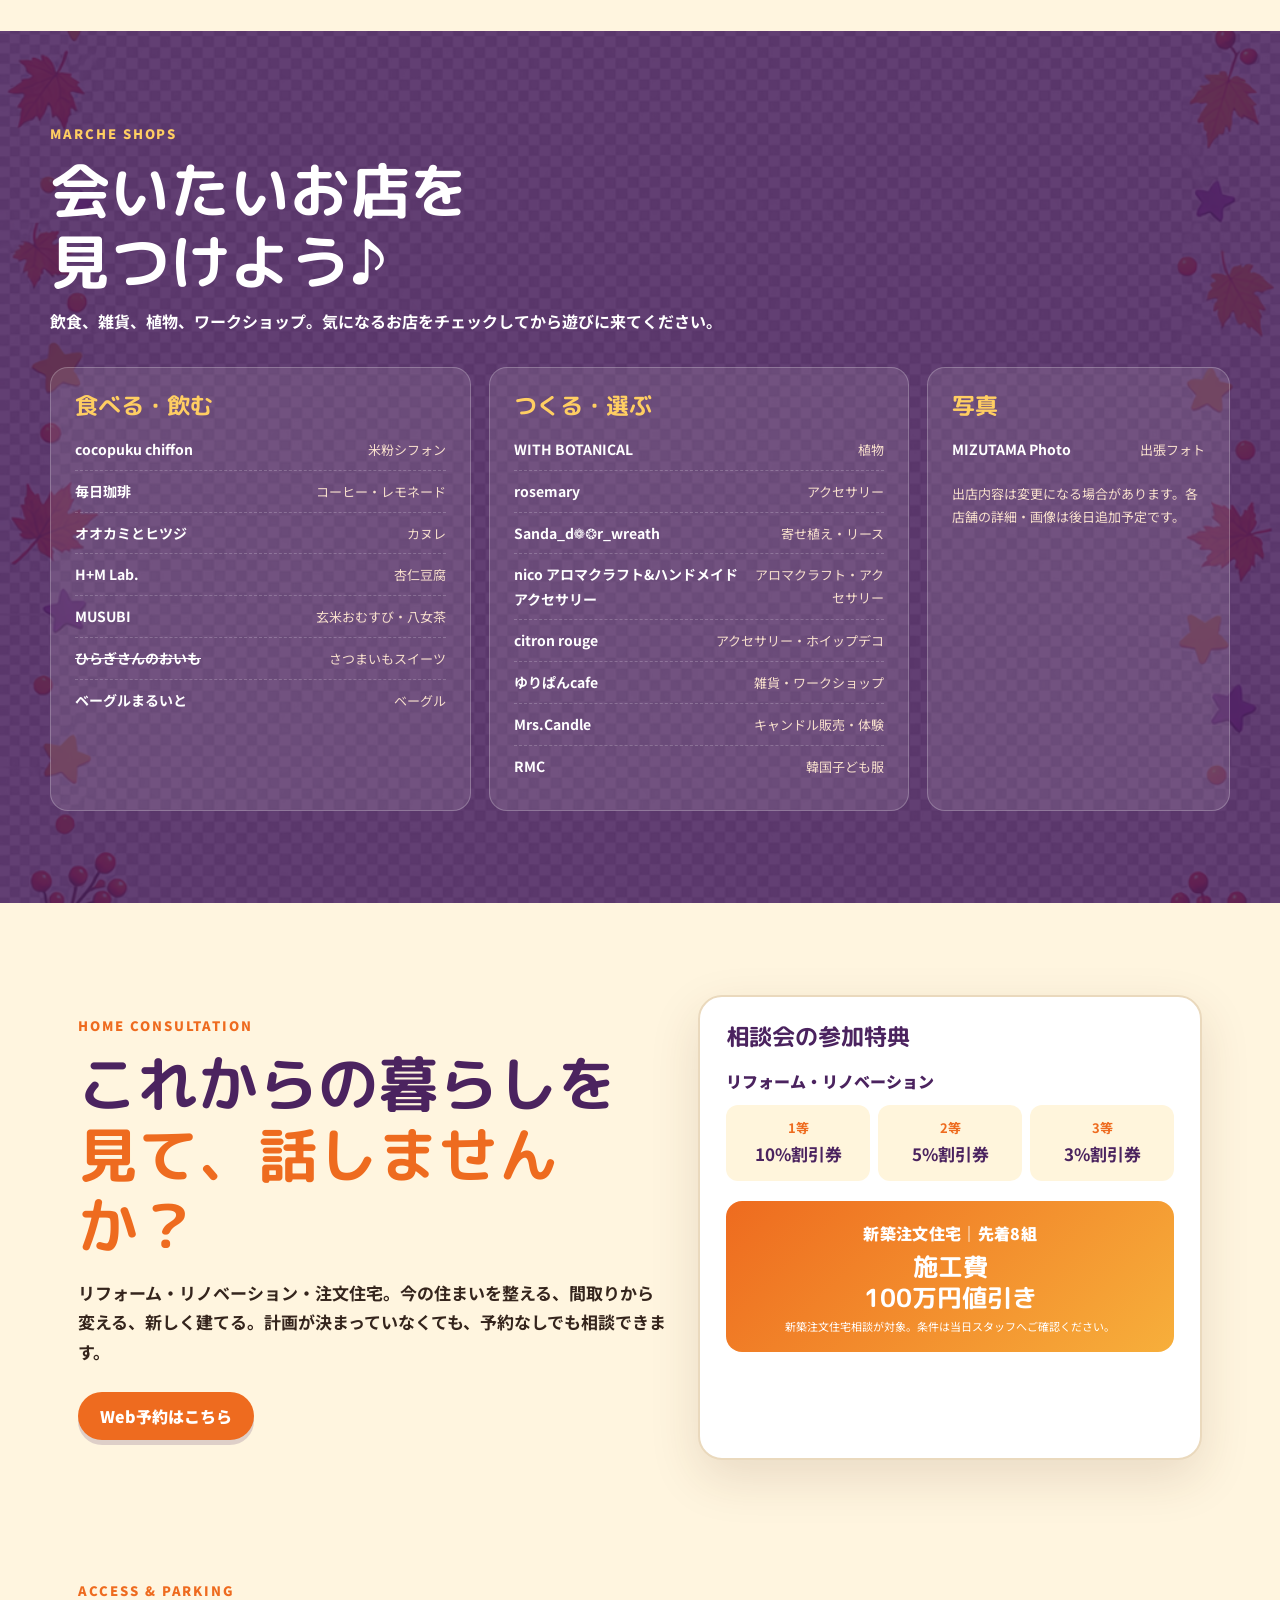
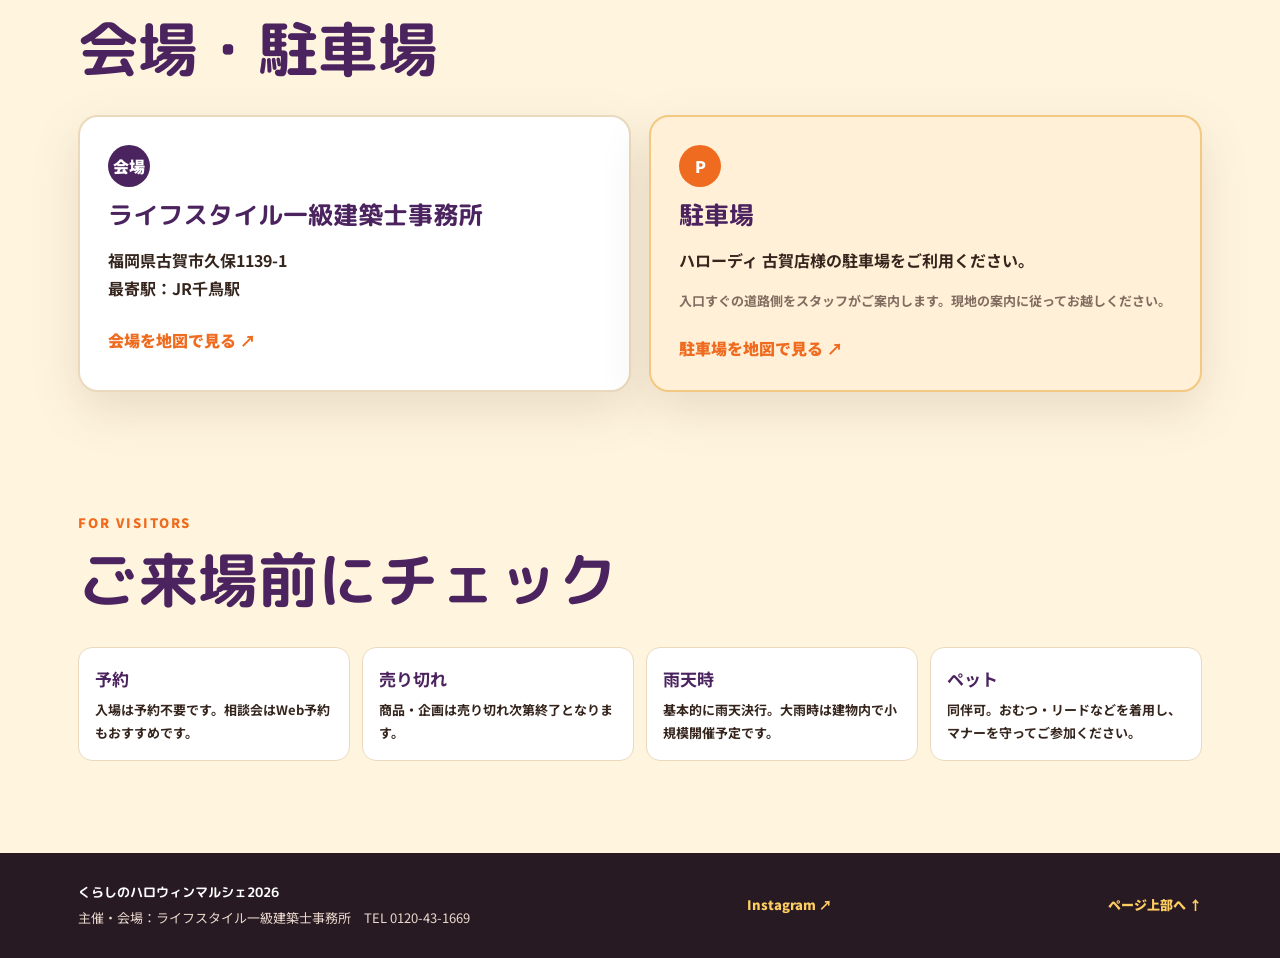
==== commit 84306299: "ラムネ早飲み時間変更・出店者表示訂正" ====
--- a/index.html
+++ b/index.html
@@ -42,7 +42,7 @@
     <section class="paper-section" id="contents"><div class="section-heading"><p class="eyebrow">Event contents</p><h2>無料で参加できるイベントで<br><em>いっぱい楽しもう！</em></h2></div><div class="feature-grid">
       <article class="feature-card feature-large"><img src="assets/mystery-rally.png" alt="会場を歩いて楽しむ謎解きラリー"><div><span class="feature-label">FREE</span><h3>なぞときラリー</h3><p>会場を舞台に、家族や友だちと挑戦。ハロウィンの会場を歩きながら謎を解こう。</p></div></article>
       <article class="feature-card"><img src="assets/photo-dog.png" alt="プロカメラマンによる出張フォト"><div><h3>出張フォト</h3><p>ハロウィン姿をプロの写真で思い出に。撮影料金は500円です。</p><span class="detail-pill">受付方法は当日案内</span></div></article>
-      <article class="feature-card"><img src="assets/ramune-competition.png" alt="動物たちがラムネ早飲み大会を楽しむ様子"><div><h3>ラムネ早飲み</h3><p>みんなで盛り上がろう！</p><span class="detail-pill">開催時間：10:00〜／13:30〜</span></div></article>
+      <article class="feature-card"><img src="assets/ramune-competition.png" alt="動物たちがラムネ早飲み大会を楽しむ様子"><div><h3>ラムネ早飲み</h3><p>みんなで盛り上がろう！</p><span class="detail-pill">開催時間：11:00〜／13:30〜</span></div></article>
       <article class="feature-card"><img src="assets/loud-voice-contest.png" alt="動物たちが大声大会を楽しむ様子"><div><h3>大声大会</h3><p>思いきり声を出して楽しもう！</p><span class="detail-pill">開催時間：13:00〜／15:00〜</span></div></article>
       <article class="feature-card"><img src="assets/shooting-hamster.png" alt="ハロウィンの射的遊び"><div><h3>射的・ナインボール</h3><p>お祭り気分で遊べる人気のゲーム。小さなお子さまも家族と一緒にどうぞ。</p></div></article>
       <article class="feature-card"><img src="assets/market-marche.png" alt="ライフスタイル蚤の市のイメージ"><div><h3>ライフスタイル蚤の市</h3><p>在庫品や破材など、暮らしに役立つものをお得に見つけるチャンスです。</p></div></article>
@@ -50,7 +50,7 @@
     </div></section>
 
     <section class="accent-section" id="shops"><div class="section-heading light"><p class="eyebrow">Marche shops</p><h2>会いたいお店を<br><em>見つけよう♪</em></h2><p>飲食、雑貨、植物、ワークショップ。気になるお店をチェックしてから遊びに来てください。</p></div><div class="shop-groups">
-      <div class="shop-group"><h3>食べる・飲む</h3><ul><li><b>cocopuku chiffon</b><span>米粉シフォン</span></li><li><b>毎日珈琲</b><span>コーヒー・レモネード</span></li><li><b>オオカミとヒツジ</b><span>カヌレ</span></li><li><b>H+M Lab.</b><span>杏仁豆腐</span></li><li><b>MUSUBI</b><span>玄米おむすび・八女茶</span></li><li><b>ひらぎさんのおいも</b><span>さつまいもスイーツ</span></li><li><b>ベーグルまるいと</b><span>ベーグル</span></li></ul></div>
+      <div class="shop-group"><h3>食べる・飲む</h3><ul><li><b>cocopuku chiffon</b><span>米粉シフォン</span></li><li><b>毎日珈琲</b><span>コーヒー・レモネード</span></li><li><b>オオカミとヒツジ</b><span>カヌレ</span></li><li><b>H+M Lab.</b><span>杏仁豆腐</span></li><li><b>MUSUBI</b><span>玄米おむすび・八女茶</span></li><li><b><s>ひらぎさんのおいも</s></b><span>さつまいもスイーツ</span></li><li><b>ベーグルまるいと</b><span>ベーグル</span></li></ul></div>
       <div class="shop-group"><h3>つくる・選ぶ</h3><ul><li><b>WITH BOTANICAL</b><span>植物</span></li><li><b>rosemary</b><span>アクセサリー</span></li><li><b>Sanda_d❁❂r_wreath</b><span>寄せ植え・リース</span></li><li><b>nico アロマクラフト&amp;ハンドメイドアクセサリー</b><span>アロマクラフト・アクセサリー</span></li><li><b>citron rouge</b><span>アクセサリー・ホイップデコ</span></li><li><b>ゆりぱんcafe</b><span>雑貨・ワークショップ</span></li><li><b>Mrs.Candle</b><span>キャンドル販売・体験</span></li><li><b>RMC</b><span>韓国子ども服</span></li></ul></div>
       <div class="shop-group shop-photo"><h3>写真</h3><ul><li><b>MIZUTAMA Photo</b><span>出張フォト</span></li></ul><p>出店内容は変更になる場合があります。各店舗の詳細・画像は後日追加予定です。</p></div>
     </div></section>
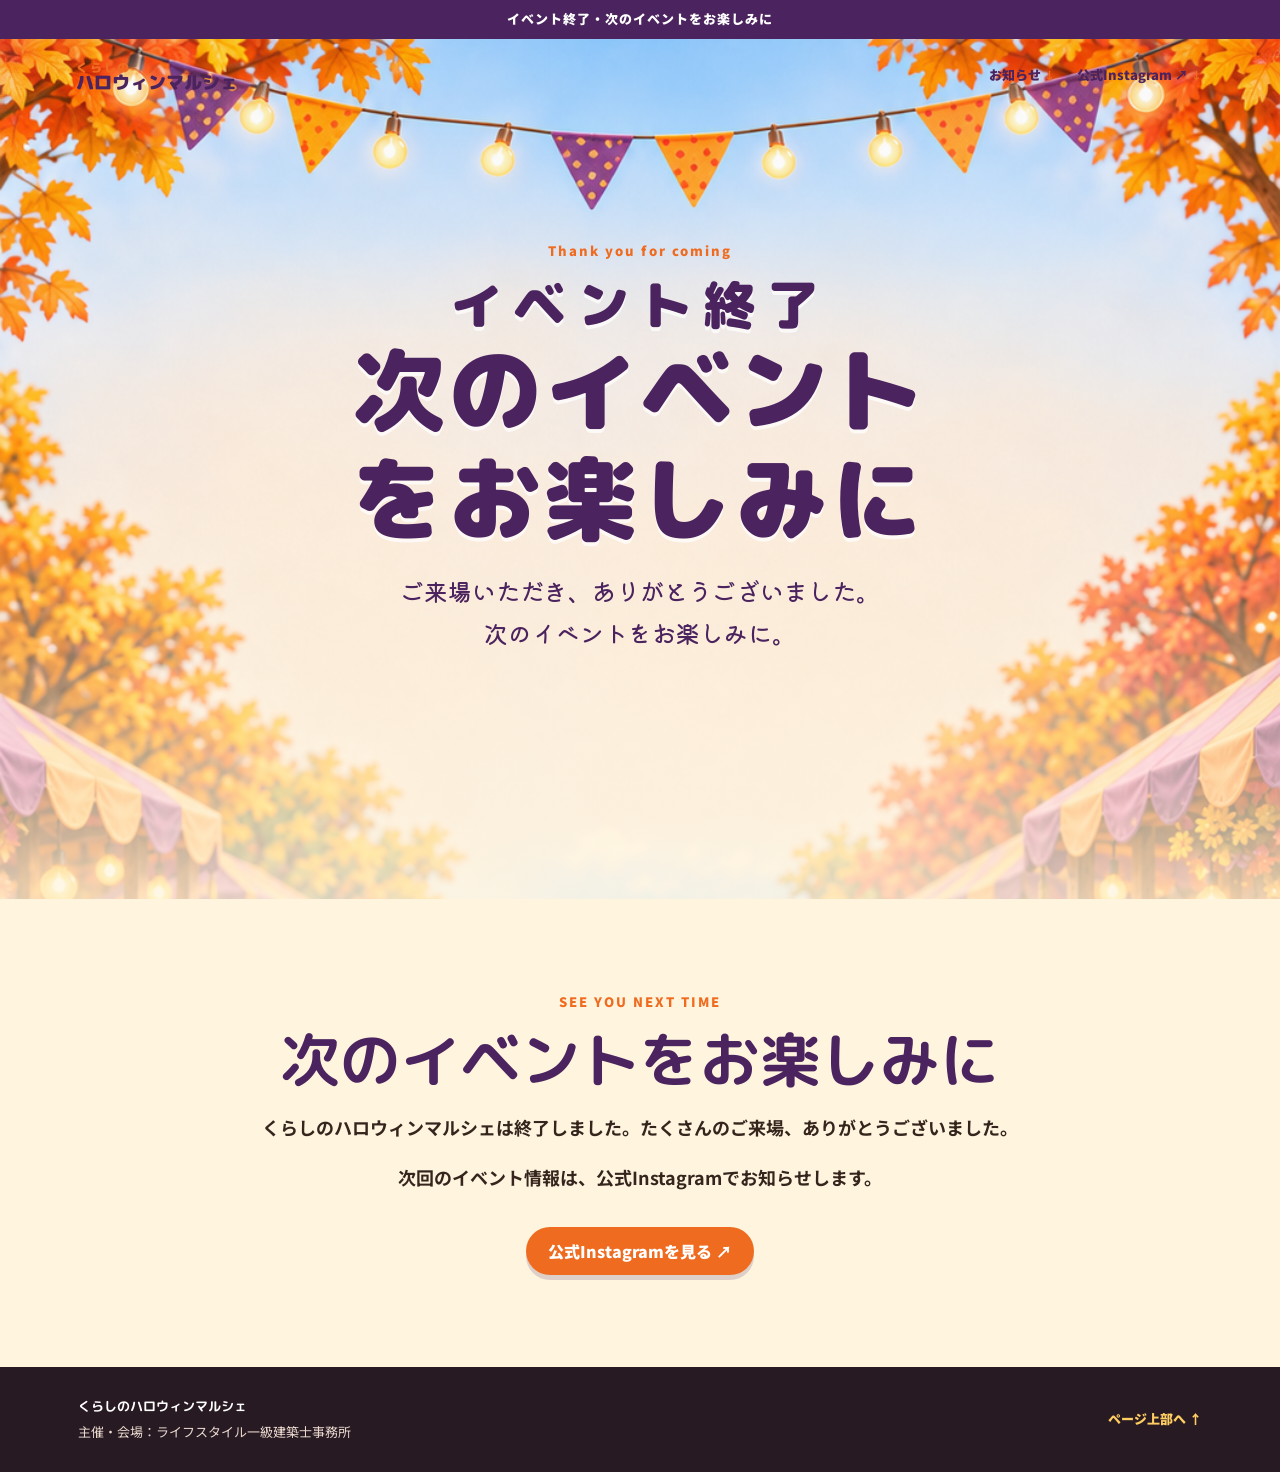
==== commit 277bba68: "イベント終了・次のイベントをお楽しみにへ更新" ====
--- a/index.html
+++ b/index.html
@@ -3,67 +3,42 @@
 <head>
   <meta charset="utf-8">
   <meta name="viewport" content="width=device-width, initial-scale=1">
-  <title>くらしのハロウィンマルシェ2026｜古賀市</title>
-  <meta name="description" content="2026年10月31日（土）に福岡県古賀市で開催する、入場無料・予約不要のくらしのハロウィンマルシェ。16店舗の出店、謎解き、出張フォト、ラムネ早飲み、大声大会など家族で楽しめます。">
+  <title>くらしのハロウィンマルシェ｜次のイベントをお楽しみに</title>
+  <meta name="description" content="くらしのハロウィンマルシェへご来場いただきありがとうございました。次のイベントをお楽しみに。">
   <meta property="og:type" content="website">
   <meta property="og:locale" content="ja_JP">
-  <meta property="og:title" content="くらしのハロウィンマルシェ2026｜古賀市">
-  <meta property="og:description" content="10月31日（土）10:00〜16:00。16店舗のマルシェと、謎解き・出張フォト・ラムネ早飲み・大声大会。">
-  <meta property="og:image" content="assets/a4_halloween_marche_title_space_v3.png">
-  <meta property="og:url" content="https://example.com/">
+  <meta property="og:title" content="くらしのハロウィンマルシェ｜次のイベントをお楽しみに">
+  <meta property="og:description" content="イベントは終了しました。次のイベントをお楽しみに。">
+  <meta property="og:image" content="assets/post-event-characters.png">
+  <meta property="og:url" content="https://hibiscusmcolor8-maker.github.io/halloween-market/">
   <link rel="preconnect" href="https://fonts.googleapis.com">
   <link rel="preconnect" href="https://fonts.gstatic.com" crossorigin>
   <link href="https://fonts.googleapis.com/css2?family=Kiwi+Maru:wght@400;500&family=M+PLUS+Rounded+1c:wght@500;700;800;900&family=Noto+Sans+JP:wght@400;500;700;900&display=swap" rel="stylesheet">
-  <link rel="stylesheet" href="style.css?v=20260920-flyer-fix1">
+  <link rel="stylesheet" href="style.css?v=20261103-post-event">
 </head>
-<body>
-  <div class="top-ribbon">入場無料・予約不要　｜　2026年10月31日（土）</div>
+<body class="post-event-page">
+  <div class="top-ribbon">イベント終了・次のイベントをお楽しみに</div>
   <header class="hero" id="top">
     <nav class="nav" aria-label="メインメニュー">
       <a class="brand" href="#top"><span>くらしの</span>ハロウィンマルシェ</a>
-      <div class="nav-links"><a href="#contents">楽しみ方</a><a href="#shops">出店者</a><a href="#consultation">相談会</a><a href="#access">会場・駐車場</a></div>
+      <div class="nav-links"><a href="#message">お知らせ</a><a href="https://www.instagram.com/fukuoka_event_lifestyle/" target="_blank" rel="noopener">公式Instagram ↗</a></div>
     </nav>
     <div class="hero-art" aria-hidden="true"></div>
     <div class="hero-copy">
-      <p class="hero-kicker">Autumn day, food, play &amp; smile</p>
-      <h1><span>くらしの</span>ハロウィン<br><em>マルシェ</em></h1>
-      <p class="hero-lead">秋空の下で、食べて、遊んで、<br>お気に入りを見つけよう。</p>
-      <div class="hero-date"><strong>2026</strong><b>10.31</b><span>（土）</span><strong>10:00 - 16:00</strong></div>
-      <p class="hero-place">会場｜ライフスタイル一級建築士事務所</p>
-      <div class="hero-actions"><a class="btn btn-primary" href="#contents">イベントを見る</a><a class="btn btn-light" href="#shops">会いたいお店を探す</a></div>
+      <p class="hero-kicker">Thank you for coming</p>
+      <h1><span>イベント終了</span><em>次のイベントをお楽しみに</em></h1>
+      <p class="hero-lead">ご来場いただき、ありがとうございました。<br>次のイベントをお楽しみに。</p>
     </div>
   </header>
-
   <main>
-    <section class="quick-facts" aria-label="イベント概要"><div><b>16</b><span>店舗が集合</span></div><div><b>無料</b><span>入場料</span></div><div><b>予約不要</b><span>ふらっと参加OK</span></div><div><b>10:00–16:00</b><span>開催時間</span></div></section>
-
-    <section class="paper-section intro-section"><div class="intro-art"><img src="assets/a4_halloween_marche_background_characters_v2.png" alt="ハロウィンマルシェを楽しむ動物たち"></div><div class="intro-copy"><p class="eyebrow">Welcome to the marche</p><h2>どれ食べよう？<br><em>どれ作ろう？</em></h2><p>シフォン、ベーグル、焼き芋、カヌレ。おいしいものも、雑貨やワークショップも、16店舗が集合します。</p><p class="small-note">マルシェ店舗は売り切れ次第終了となります。気になるお店はお早めに。</p></div></section>
-
-    <section class="paper-section" id="contents"><div class="section-heading"><p class="eyebrow">Event contents</p><h2>無料で参加できるイベントで<br><em>いっぱい楽しもう！</em></h2></div><div class="feature-grid">
-      <article class="feature-card feature-large"><img src="assets/mystery-rally.png" alt="会場を歩いて楽しむ謎解きラリー"><div><span class="feature-label">FREE</span><h3>なぞときラリー</h3><p>会場を舞台に、家族や友だちと挑戦。ハロウィンの会場を歩きながら謎を解こう。</p></div></article>
-      <article class="feature-card"><img src="assets/photo-dog.png" alt="プロカメラマンによる出張フォト"><div><h3>出張フォト</h3><p>ハロウィン姿をプロの写真で思い出に。撮影料金は500円です。</p><span class="detail-pill">受付方法は当日案内</span></div></article>
-      <article class="feature-card"><img src="assets/ramune-competition.png" alt="動物たちがラムネ早飲み大会を楽しむ様子"><div><h3>ラムネ早飲み</h3><p>みんなで盛り上がろう！</p><span class="detail-pill">開催時間：11:00〜／13:30〜</span></div></article>
-      <article class="feature-card"><img src="assets/loud-voice-contest.png" alt="動物たちが大声大会を楽しむ様子"><div><h3>大声大会</h3><p>思いきり声を出して楽しもう！</p><span class="detail-pill">開催時間：13:00〜／15:00〜</span></div></article>
-      <article class="feature-card"><img src="assets/shooting-hamster.png" alt="ハロウィンの射的遊び"><div><h3>射的・ナインボール</h3><p>お祭り気分で遊べる人気のゲーム。小さなお子さまも家族と一緒にどうぞ。</p></div></article>
-      <article class="feature-card"><img src="assets/market-marche.png" alt="ライフスタイル蚤の市のイメージ"><div><h3>ライフスタイル蚤の市</h3><p>在庫品や破材など、暮らしに役立つものをお得に見つけるチャンスです。</p></div></article>
-      <article class="feature-card"><img src="assets/sticker.png" alt="仮装来場でもらえるオリジナルシール"><div><h3>仮装来場プレゼント</h3><p>仮装して来場した方に、オリジナルキャラクターシールをプレゼント！</p></div></article>
-    </div></section>
-
-    <section class="accent-section" id="shops"><div class="section-heading light"><p class="eyebrow">Marche shops</p><h2>会いたいお店を<br><em>見つけよう♪</em></h2><p>飲食、雑貨、植物、ワークショップ。気になるお店をチェックしてから遊びに来てください。</p></div><div class="shop-groups">
-      <div class="shop-group"><h3>食べる・飲む</h3><ul><li><b>cocopuku chiffon</b><span>米粉シフォン</span></li><li><b>毎日珈琲</b><span>コーヒー・レモネード</span></li><li><b>オオカミとヒツジ</b><span>カヌレ</span></li><li><b>H+M Lab.</b><span>杏仁豆腐</span></li><li><b>MUSUBI</b><span>玄米おむすび・八女茶</span></li><li><b><s>ひらぎさんのおいも</s></b><span>さつまいもスイーツ</span></li><li><b>ベーグルまるいと</b><span>ベーグル</span></li></ul></div>
-      <div class="shop-group"><h3>つくる・選ぶ</h3><ul><li><b>WITH BOTANICAL</b><span>植物</span></li><li><b>rosemary</b><span>アクセサリー</span></li><li><b>Sanda_d❁❂r_wreath</b><span>寄せ植え・リース</span></li><li><b>nico アロマクラフト&amp;ハンドメイドアクセサリー</b><span>アロマクラフト・アクセサリー</span></li><li><b>citron rouge</b><span>アクセサリー・ホイップデコ</span></li><li><b>ゆりぱんcafe</b><span>雑貨・ワークショップ</span></li><li><b>Mrs.Candle</b><span>キャンドル販売・体験</span></li><li><b>RMC</b><span>韓国子ども服</span></li></ul></div>
-      <div class="shop-group shop-photo"><h3>写真</h3><ul><li><b>MIZUTAMA Photo</b><span>出張フォト</span></li></ul><p>出店内容は変更になる場合があります。各店舗の詳細・画像は後日追加予定です。</p></div>
-    </div></section>
-
-    <section class="paper-section consultation" id="consultation"><div class="consultation-copy"><p class="eyebrow">Home consultation</p><h2>これからの暮らしを<br><em>見て、話しませんか？</em></h2><p>リフォーム・リノベーション・注文住宅。今の住まいを整える、間取りから変える、新しく建てる。計画が決まっていなくても、予約なしでも相談できます。</p><a class="btn btn-primary" href="https://docs.google.com/forms/d/e/1FAIpQLSfXJX2_QZM__ovj98CNVRpOp_KHWAnsBGS0g7tBRuc2JekeVQ/viewform?usp=publish-editor" target="_blank" rel="noreferrer">Web予約はこちら</a></div><div class="benefits"><h3>相談会の参加特典</h3><div class="benefit-block"><h4>リフォーム・リノベーション</h4><div class="benefit-list"><div><b>1等</b><strong>10%割引券</strong></div><div><b>2等</b><strong>5%割引券</strong></div><div><b>3等</b><strong>3%割引券</strong></div></div></div><div class="campaign"><span>新築注文住宅｜先着8組</span><b>施工費<br>100万円値引き</b><small>新築注文住宅相談が対象。条件は当日スタッフへご確認ください。</small></div></div></section>
-
-    <section class="paper-section access-section" id="access"><div class="section-heading"><p class="eyebrow">Access &amp; parking</p><h2>会場・駐車場</h2></div><div class="access-grid"><div class="access-card"><span class="access-icon">会場</span><h3>ライフスタイル一級建築士事務所</h3><p>福岡県古賀市久保1139-1<br>最寄駅：JR千鳥駅</p><a class="text-link" href="https://www.google.com/maps/search/%E7%A6%8F%E5%B2%A1%E7%9C%8C%E5%8F%A4%E8%B3%80%E5%B8%82%E4%B9%85%E4%BF%9D1139-1" target="_blank" rel="noopener">会場を地図で見る ↗</a></div><div class="access-card parking-card"><span class="access-icon">P</span><h3>駐車場</h3><p><b>ハローディ 古賀店様</b>の駐車場をご利用ください。</p><p class="small-note">入口すぐの道路側をスタッフがご案内します。現地の案内に従ってお越しください。</p><a class="text-link" href="https://www.google.com/maps/search/%E3%83%8F%E3%83%AD%E3%83%BC%E3%83%87%E3%82%A3%E5%8F%A4%E8%B3%80%E5%BA%97" target="_blank" rel="noopener">駐車場を地図で見る ↗</a></div></div></section>
-
-    <section class="paper-section visitor-section"><div class="section-heading"><p class="eyebrow">For visitors</p><h2>ご来場前にチェック</h2></div><div class="visitor-grid"><p><b>予約</b>入場は予約不要です。相談会はWeb予約もおすすめです。</p><p><b>売り切れ</b>商品・企画は売り切れ次第終了となります。</p><p><b>雨天時</b>基本的に雨天決行。大雨時は建物内で小規模開催予定です。</p><p><b>ペット</b>同伴可。おむつ・リードなどを着用し、マナーを守ってご参加ください。</p></div></section>
+    <section class="paper-section post-event-message" id="message">
+      <p class="eyebrow">See you next time</p>
+      <h2>次のイベントをお楽しみに</h2>
+      <p>くらしのハロウィンマルシェは終了しました。たくさんのご来場、ありがとうございました。</p>
+      <p>次回のイベント情報は、公式Instagramでお知らせします。</p>
+      <a class="btn btn-primary" href="https://www.instagram.com/fukuoka_event_lifestyle/" target="_blank" rel="noopener">公式Instagramを見る ↗</a>
+    </section>
   </main>
-
-  <footer class="footer"><div><b>くらしのハロウィンマルシェ2026</b><span>主催・会場：ライフスタイル一級建築士事務所　TEL 0120-43-1669</span></div><a href="https://www.instagram.com/fukuoka_event_lifestyle/" target="_blank" rel="noreferrer">Instagram ↗</a><a href="#top">ページ上部へ ↑</a></footer>
-  <script type="application/ld+json">{"@context":"https://schema.org","@type":"Event","name":"くらしのハロウィンマルシェ","startDate":"2026-10-31T10:00:00+09:00","endDate":"2026-10-31T16:00:00+09:00","eventStatus":"https://schema.org/EventScheduled","eventAttendanceMode":"https://schema.org/OfflineEventAttendanceMode","location":{"@type":"Place","name":"ライフスタイル一級建築士事務所","address":{"@type":"PostalAddress","addressRegion":"福岡県","addressLocality":"古賀市","streetAddress":"久保1139-1","addressCountry":"JP"}},"isAccessibleForFree":true,"organizer":{"@type":"Organization","name":"ライフスタイル一級建築士事務所","telephone":"0120-43-1669","email":"info@your-lifestyle.jp"}}</script>
-  <script src="script.js?v=20260920-flyer"></script>
+  <footer class="footer"><div><b>くらしのハロウィンマルシェ</b><span>主催・会場：ライフスタイル一級建築士事務所</span></div><a href="#top">ページ上部へ ↑</a></footer>
 </body>
 </html>
--- a/style.css
+++ b/style.css
@@ -27,3 +27,12 @@
 .benefit-block{padding-bottom:4px}
 .benefit-block h4{margin:0 0 10px;color:var(--purple);font-size:16px;font-weight:900}
 .campaign span{letter-spacing:.02em}
+.post-event-page .hero-art{background-image:url('assets/post-event-characters.png');background-position:center top;background-size:cover}
+.post-event-page .hero::after{background:linear-gradient(180deg,rgba(75,35,95,.02) 0%,rgba(255,245,223,.08) 52%,rgba(255,245,223,.76) 100%)}
+.post-event-page .hero-copy{margin-top:120px}
+.post-event-page .hero-copy h1 em{color:var(--purple)}
+.post-event-message{text-align:center;max-width:820px}
+.post-event-message h2{color:var(--purple);font-size:clamp(34px,5vw,60px);margin-bottom:18px}
+.post-event-message p:not(.eyebrow){font-size:18px;font-weight:700}
+.post-event-message .btn{margin-top:16px}
+@media(max-width:560px){.post-event-page .hero-art{background-size:auto 880px}.post-event-page .hero-copy{margin-top:96px}.post-event-message h2{font-size:clamp(30px,9vw,46px)}}
